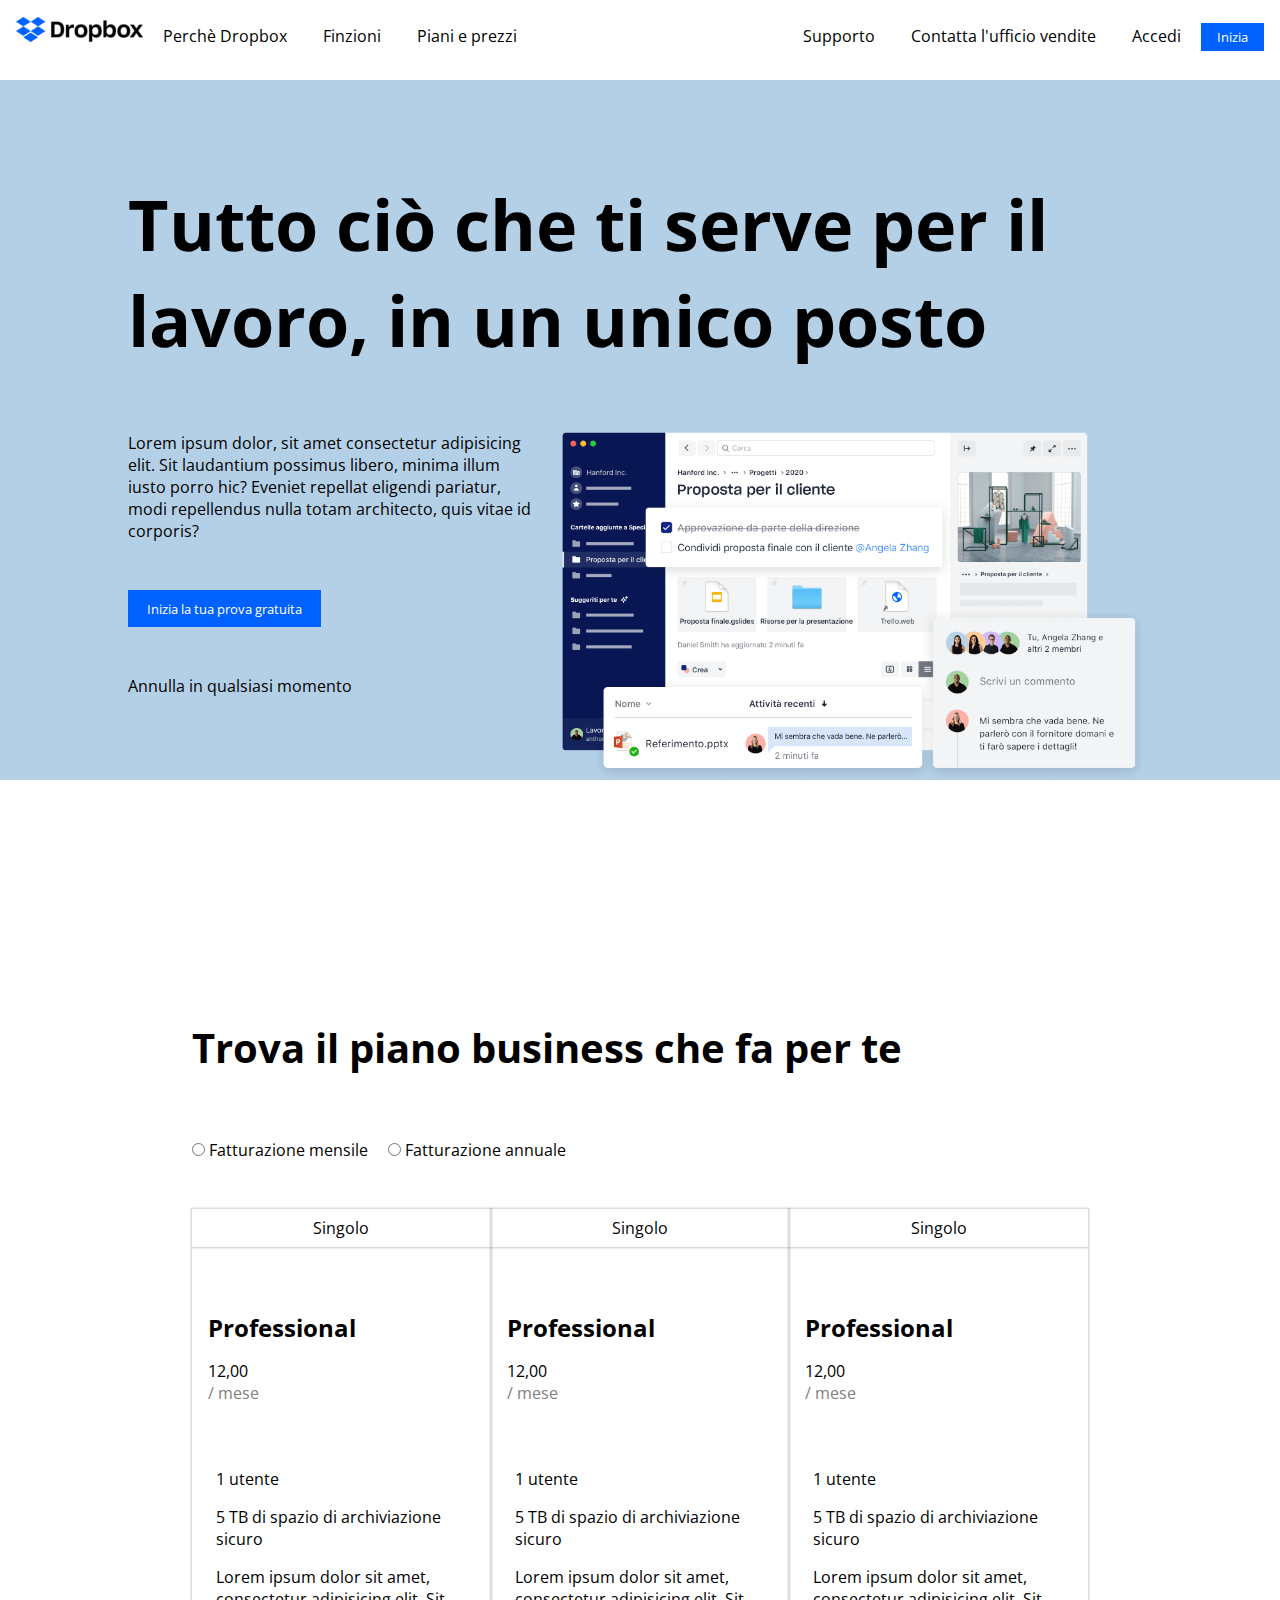
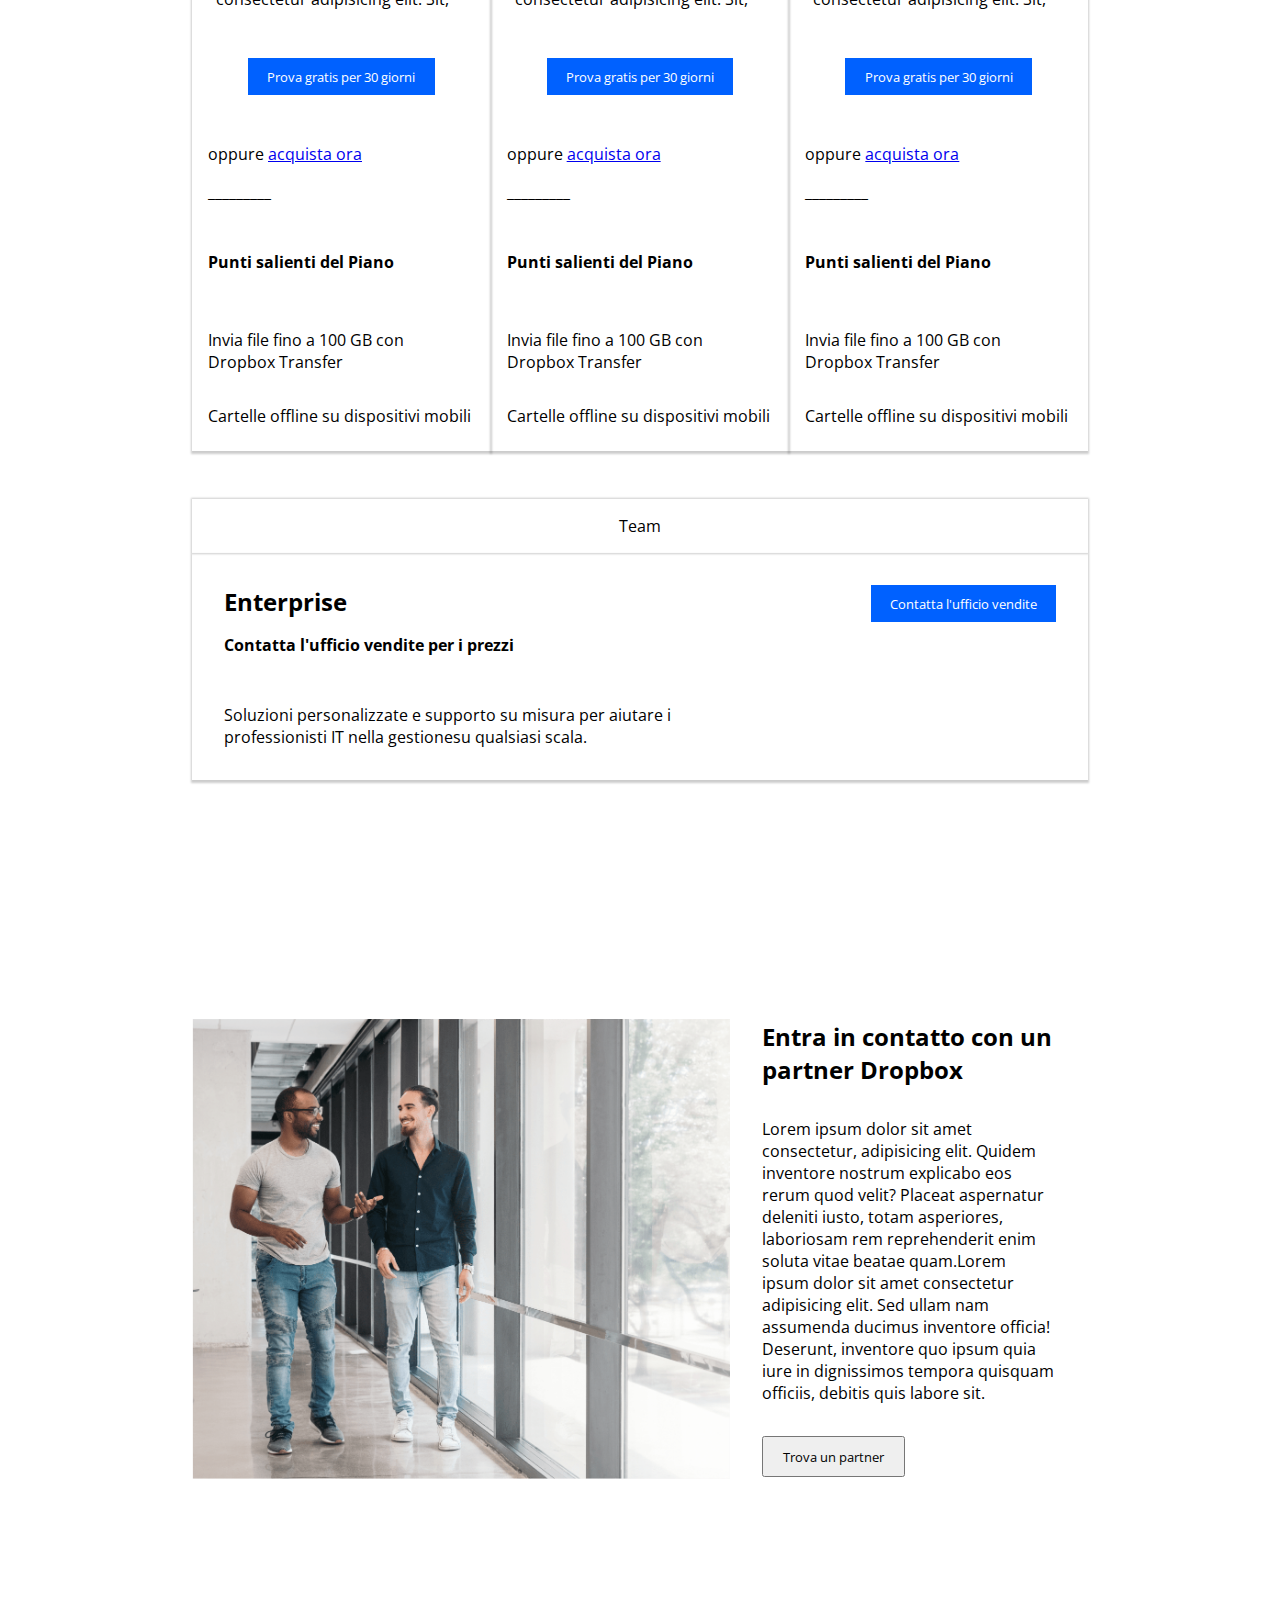
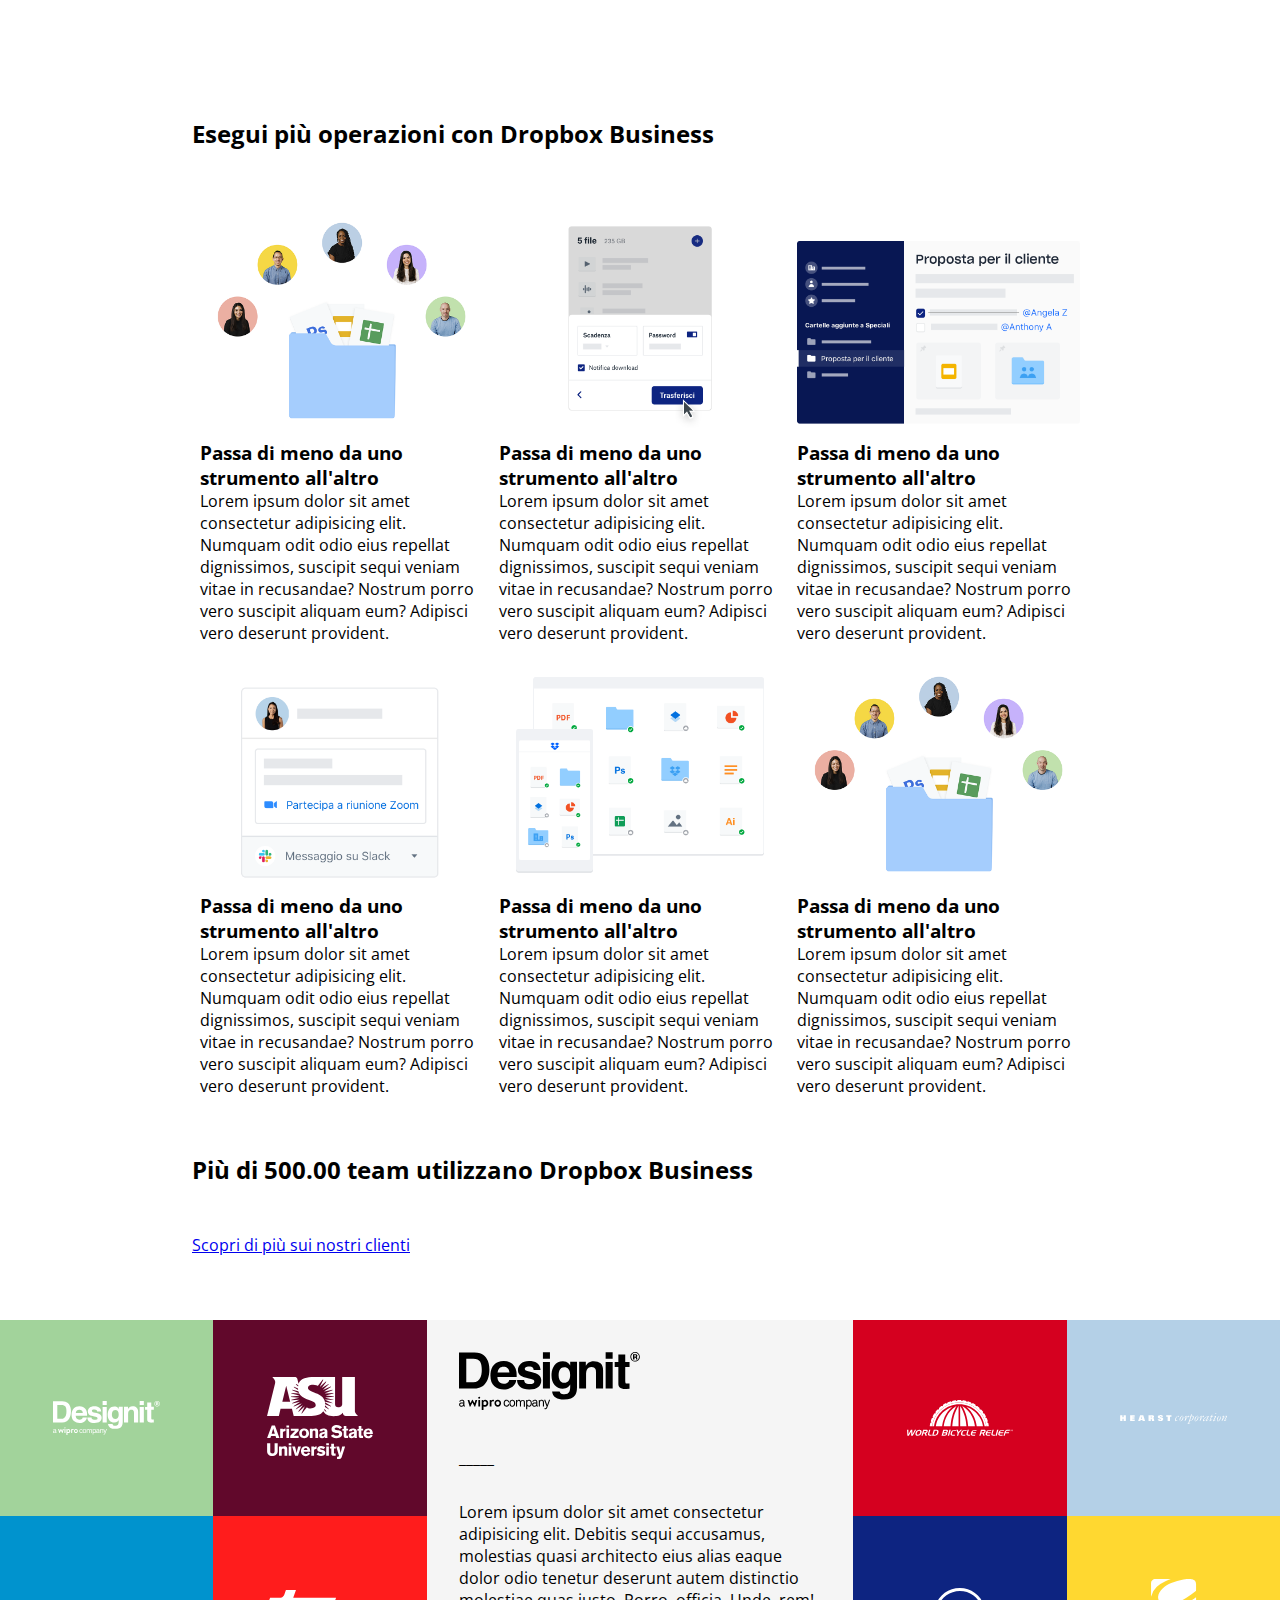
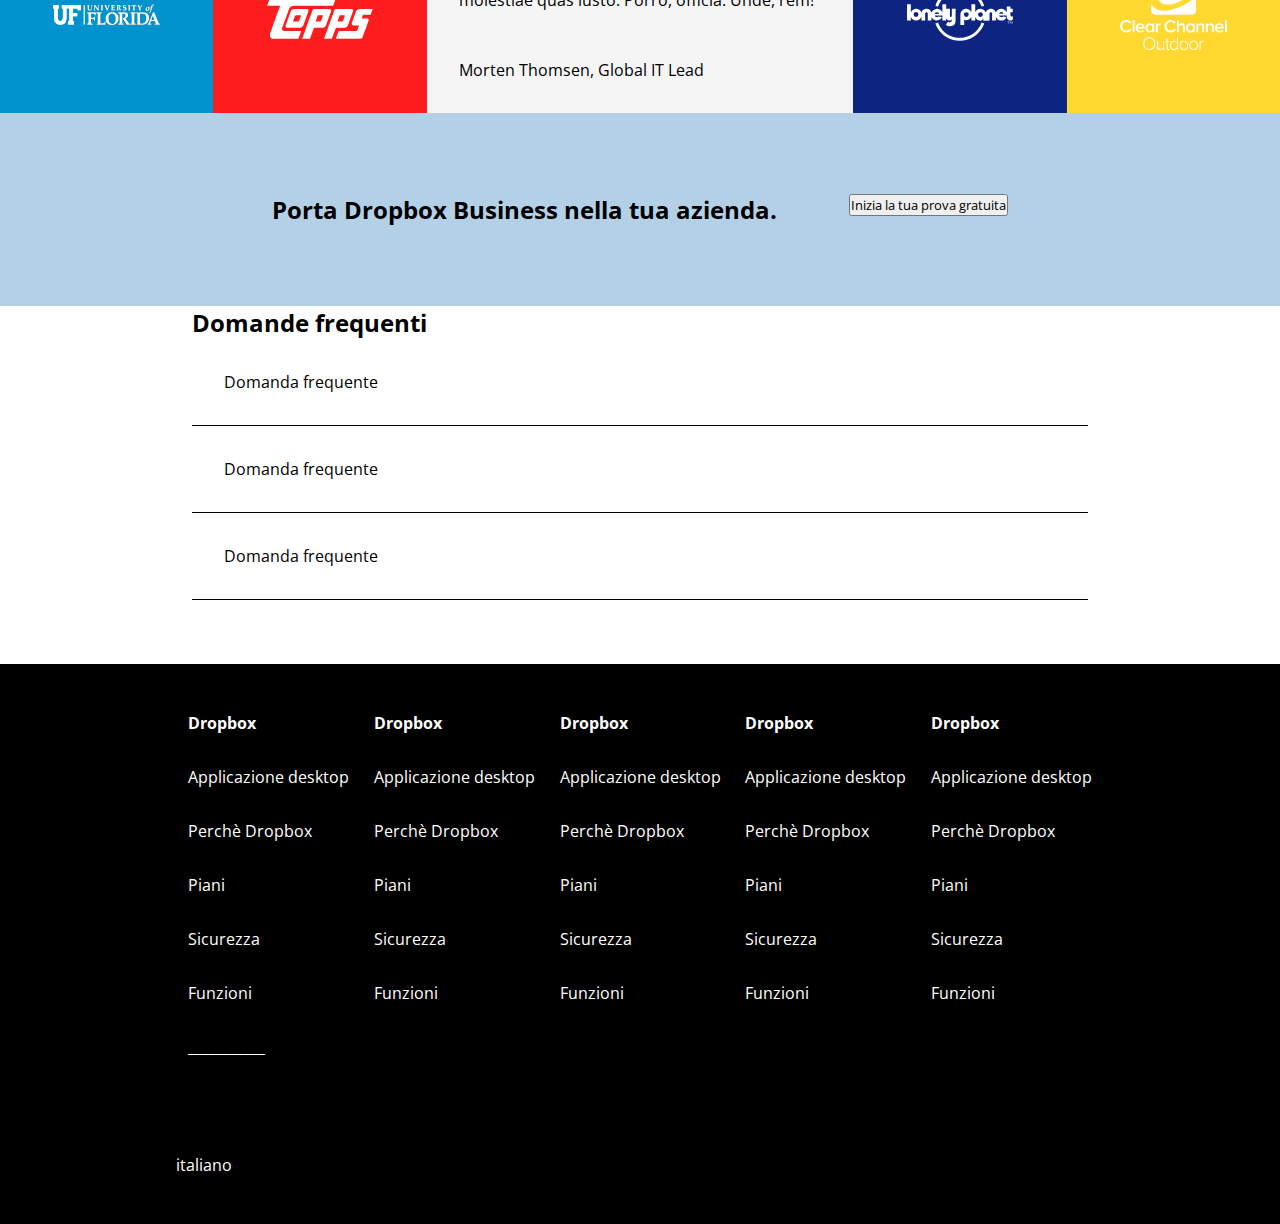
==== index.html @ 81195b41 "update section partner" ====
<!DOCTYPE html>
<html lang="en">

<head>
    <meta charset="UTF-8">
    <meta name="viewport" content="width=device-width, initial-scale=1.0">
    <title>Dropbox Site</title>
    <link rel="stylesheet" href="./assets/css/style.css">
    <link rel="preconnect" href="https://fonts.googleapis.com">
    <link rel="preconnect" href="https://fonts.gstatic.com" crossorigin>
    <link href="https://fonts.googleapis.com/css2?family=Open+Sans&display=swap" rel="stylesheet">
    <link rel="preconnect" href="https://fonts.googleapis.com">
    <link rel="preconnect" href="https://fonts.gstatic.com" crossorigin>
    <link href="https://fonts.googleapis.com/css2?family=Open+Sans:wght@400;800&display=swap" rel="stylesheet">
    <link rel="stylesheet" href="https://cdnjs.cloudflare.com/ajax/libs/font-awesome/6.5.1/css/all.min.css"
        integrity="sha512-DTOQO9RWCH3ppGqcWaEA1BIZOC6xxalwEsw9c2QQeAIftl+Vegovlnee1c9QX4TctnWMn13TZye+giMm8e2LwA=="
        crossorigin="anonymous" referrerpolicy="no-referrer" />
    <link rel="preconnect" href="https://fonts.googleapis.com">
    <link rel="preconnect" href="https://fonts.gstatic.com" crossorigin>
    <link href="https://fonts.googleapis.com/css2?family=Open+Sans:ital,wght@0,400;0,800;1,500&display=swap"
        rel="stylesheet">

</head>

<body class="debug">

    <header id="header-site">
        <nav>

            <div class="box-left">
                <img class="img-logo" src="./assets/img/logo-small.png" alt="">
                <a class="clean-link" href="#">Perchè Dropbox</a>
                <a class="clean-link" href="#">Finzioni</a>
                <a class="clean-link" href="#">Piani e prezzi</a>
            </div>

            <!-- box header di sinistra  -->

            <div class="box-right">

                <a class="clean-link" href="#">Supporto</a>
                <a class="clean-link" href="#">Contatta l'ufficio vendite</a>
                <a class="clean-link" href="#">Accedi</a>
                <button class="btn btn-init">Inizia</button>

                <!-- box header di destra  -->
            </div>
        </nav>

    </header>
    <!-- /#header-site -->


    <main id="main-site">

        <div class="bg-jumbotron">

            <div class="container">
                <h1>Tutto ciò che ti serve per il lavoro, in un unico posto</h1>
            </div>

            <div class="container text-jumbo">
                <div class="info-jumbo">
                    <p>Lorem ipsum dolor, sit amet consectetur adipisicing elit. Sit laudantium possimus libero, minima
                        illum iusto porro hic? Eveniet repellat eligendi pariatur, modi repellendus nulla totam
                        architecto, quis vitae id corporis?</p>
                    <div>
                        <button class="btn btn-big">Inizia la tua prova gratuita</button>
                    </div>
                    <div>Annulla in qualsiasi momento</div>

                    <div class="icon-jumbo"><i class="fa-solid fa-arrow-down"></i></div>
                </div>
                <!-- sezione text jumbotrone -->

                <img class="img-jumbo" src="./assets/img/jumbo.png" alt="">
            </div>

        </div>
        <!-- sezione jumbotrone -->


        <div class="container-small">
            <h2 class="fs-40px">Trova il piano business che fa per te</h2>

            <div class="fatturazione">
                <input type="radio" name="linguaggio" value="html" /><span> Fatturazione mensile</span>
                <span class="fatturazione"></span><input type="radio" name="linguaggio" value="css" /><span>
                    Fatturazione annuale</span></span>
            </div>
        </div>
        <!-- sezione title planes -->

        <div>
            <div class="container-small ">
                <div class="row">
                    <div class="col-4 bord-title">
                        <div class="pl-title pad-t05 pad-b05"><i class="fa-solid fa-user"></i> Singolo</div>
                    </div>
                    <div class="col-4 bord-title">
                        <div class="pl-title pad-t05 pad-b05"><i class="fa-solid fa-user"></i> Singolo</div>
                    </div>
                    <div class="col-4 bord-title">
                        <div class="pl-title pad-t05 pad-b05"><i class="fa-solid fa-user"></i> Singolo</div>
                    </div>



                    <div class="col-4 bord-sw">
                        <div class="box-class">
                            <div class="type-class">
                                <h2>Professional</h2>
                            </div>
                            <div><i class="fa-solid fa-euro-sign"></i> 12,00</div>
                            <div class="month">/ mese</div>

                            <div class="box-icon">
                                <div><i class="fa-solid fa-user"></i></div>
                                <div>1 utente</div>
                            </div>
                            <div class="box-icon">
                                <div><i class="fa-solid fa-folder"></i></div>
                                <div>5 TB di spazio di archiviazione sicuro</div>
                            </div>
                            <div class="box-icon">
                                <div><i class="fa-solid fa-timeline"></i></div>
                                <div> Lorem ipsum dolor sit amet,
                                    consectetur
                                    adipisicing elit. Sit,</div>
                            </div>
                            <!-- icone plane -->
                            <div class="btn-plane">
                                <button class="btn btn-big">Prova gratis per 30 giorni</button>
                            </div>
                            <div>oppure <a href="#"> acquista ora</a></div>
                            <div>_________</div>
                            <div class="type-class2"><b>Punti salienti del Piano</b></div>
                            <div class="list-plane"><i class="fa-solid fa-check icon-blue"></i> Invia file fino a 100 GB
                                con
                                Dropbox Transfer</div>
                            <div class="list-plane"><i class="fa-solid fa-check icon-blue"></i> Cartelle offline su
                                dispositivi mobili</div>
                        </div>
                    </div>

                    <!-- planes singolo -->



                    <div class="col-4 bord-sw">
                        <div class="box-class">
                            <div class="type-class">
                                <h2>Professional</h2>
                            </div>
                            <div><i class="fa-solid fa-euro-sign"></i> 12,00</div>
                            <div class="month">/ mese</div>

                            <div class="box-icon">
                                <div><i class="fa-solid fa-user"></i></div>
                                <div>1 utente</div>
                            </div>
                            <div class="box-icon">
                                <div><i class="fa-solid fa-folder"></i></div>
                                <div>5 TB di spazio di archiviazione sicuro</div>
                            </div>
                            <div class="box-icon">
                                <div><i class="fa-solid fa-timeline"></i></div>
                                <div> Lorem ipsum dolor sit amet,
                                    consectetur
                                    adipisicing elit. Sit,</div>
                            </div>
                            <!-- icone plane -->
                            <div class="btn-plane">
                                <button class="btn btn-big">Prova gratis per 30 giorni</button>
                            </div>
                            <div>oppure <a href="#"> acquista ora</a></div>
                            <div>_________</div>
                            <div class="type-class2"><b>Punti salienti del Piano</b></div>
                            <div class="list-plane"><i class="fa-solid fa-check icon-blue"></i> Invia file fino a 100 GB
                                con
                                Dropbox Transfer</div>
                            <div class="list-plane"><i class="fa-solid fa-check icon-blue"></i> Cartelle offline su
                                dispositivi mobili</div>
                        </div>
                    </div>


                    <!-- planes team -->



                    <div class="col-4 bord-sw">
                        <div class="box-class">
                            <div class="type-class">
                                <h2>Professional</h2>
                            </div>
                            <div><i class="fa-solid fa-euro-sign"></i> 12,00</div>
                            <div class="month">/ mese</div>

                            <div class="box-icon">
                                <div><i class="fa-solid fa-user"></i></div>
                                <div>1 utente</div>
                            </div>
                            <div class="box-icon">
                                <div><i class="fa-solid fa-folder"></i></div>
                                <div>5 TB di spazio di archiviazione sicuro</div>
                            </div>
                            <div class="box-icon">
                                <div><i class="fa-solid fa-timeline"></i></div>
                                <div> Lorem ipsum dolor sit amet,
                                    consectetur
                                    adipisicing elit. Sit,</div>
                            </div>
                            <!-- icone plane -->
                            <div class="btn-plane">
                                <button class="btn btn-big">Prova gratis per 30 giorni</button>
                            </div>
                            <div>oppure <a href="#"> acquista ora</a></div>
                            <div>_________</div>
                            <div class="type-class2"><b>Punti salienti del Piano</b></div>
                            <div class="list-plane"><i class="fa-solid fa-check icon-blue"></i> Invia file fino a 100 GB
                                con
                                Dropbox Transfer</div>
                            <div class="list-plane"><i class="fa-solid fa-check icon-blue"></i> Cartelle offline su
                                dispositivi mobili</div>
                        </div>
                    </div>

                </div>
            </div>
        </div>

        <!-- planes azienda -->


        <!-- OLD <div class="container-small planes bord-sw">



            <div class="plane  col-3">
                <div class="bord-plane">
                    <div class="pl-title pad-t05 pad-b05"><i class="fa-solid fa-user"></i> Singolo</div>
                    <div class="pad-t3 pad-b2">
                        <h2>Professional</h2>
                    </div>
                    <div><i class="fa-solid fa-euro-sign"></i> 12</div>
                    <div class="pad-b3 pad-t05 color-soft">/ mese</div>
                    <div class="pad-b2"><i class="fa-solid fa-user"></i> 1 utente</div>
                    <div class="pad-b2"><i class="fa-solid fa-folder"></i> 5 TB di spazio di archiviazione sicuro</div>
                    <div class="pad-b3"><i class="fa-solid fa-timeline"></i> Lorem ipsum dolor sit amet, consectetur
                        adipisicing elit. Sit,
                        modi!</div>
                    <button class="btn btn-plane">Prova gratis per 30 giorni</button>
                    <div class="pad-b3 pad-t2">oppure <a href="#"> acquista ora</a></div>
                    <div>_________</div>
                    <div class="pad-t3 pad-b2"><b>Punti salienti del Piano</b></div>
                    <div class="pad-b2"><i class="fa-solid fa-check icon-blue"></i> Invia file fino a 100 GB con Dropbox
                        Transfer</div>
                    <div class="pad-b3"><i class="fa-solid fa-check icon-blue"></i> Cartelle offline su dispositivi
                        mobili</div>
                </div>
            </div> 

            <div class="plane  col-3">
                <div class="bord-plane">
                    <div class="pl-title pad-t05 pad-b05"><i class="fa-solid fa-user"></i> Singolo</div>
                    <div class="pad-t3 pad-b2">
                        <h2>Professional</h2>
                    </div>
                    <div><i class="fa-solid fa-euro-sign"></i> 12</div>
                    <div class="pad-b3 pad-t05 color-soft">/ mese</div>
                    <div class="pad-b2"><i class="fa-solid fa-user"></i> 1 utente</div>
                    <div class="pad-b2"><i class="fa-solid fa-folder"></i> 5 TB di spazio di archiviazione sicuro</div>
                    <div class="pad-b3"><i class="fa-solid fa-timeline"></i> Lorem ipsum dolor sit amet, consectetur
                        adipisicing elit. Sit,
                        modi!</div>
                    <button class="btn btn-plane">Prova gratis per 30 giorni</button>
                    <div class="pad-b3 pad-t2">oppure <a href="#"> acquista ora</a></div>
                    <div>_________</div>
                    <div class="pad-t3 pad-b2"><b>Punti salienti del Piano</b></div>
                    <div class="pad-b2"><i class="fa-solid fa-check icon-blue"></i> Invia file fino a 100 GB con Dropbox
                        Transfer</div>
                    <div class="pad-b3"><i class="fa-solid fa-check icon-blue"></i> Cartelle offline su dispositivi
                        mobili</div>
                    <div class="pad-b3"><i class="fa-solid fa-check icon-blue"></i> Cartelle offline su dispositivi
                        mobili</div>
                    <div class="pad-b3"><i class="fa-solid fa-check icon-blue"></i> Cartelle offline su dispositivi
                        mobili</div>
                    <div class="pad-b3"><i class="fa-solid fa-check icon-blue"></i> Cartelle offline su dispositivi
                        mobili</div>
                </div>
            </div> 
            
            
            planes Team 


            <div class="plane col-3">
                <div class="bord-plane">
                    <div class="pl-title pad-t05 pad-b05"><i class="fa-solid fa-user"></i> Singolo</div>
                    <div class="pad-t3 pad-b2">
                        <h2>Professional</h2>
                    </div>
                    <div><i class="fa-solid fa-euro-sign"></i> 12</div>
                    <div class="pad-b3 pad-t05 color-soft">/ mese</div>
                    <div class="pad-b2"><i class="fa-solid fa-user"></i> 1 utente</div>
                    <div class="pad-b2"><i class="fa-solid fa-folder"></i> 5 TB di spazio di archiviazione sicuro</div>
                    <div class="pad-b3"><i class="fa-solid fa-timeline"></i> Lorem ipsum dolor sit amet, consectetur
                        adipisicing elit. Sit,
                        modi!</div>
                    <button class="btn btn-plane">Prova gratis per 30 giorni</button>
                    <div class="pad-b3 pad-t2">oppure <a href="#"> acquista ora</a></div>
                    <div>_________</div>
                    <div class="pad-t3 pad-b2"><b>Punti salienti del Piano</b></div>
                    <div class="pad-b2"><i class="fa-solid fa-check icon-blue"></i> Invia file fino a 100 GB con Dropbox
                        Transfer</div>
                    <div><i class="fa-solid fa-check icon-blue"></i> Cartelle offline su dispositivi
                        mobili</div>
                </div>
            </div>
      
                  planes Azienda -->

        <!-- sezione planes -->


        <div class="pad-t3 pad-b3">
            <div class="container-small">
                <div class="title-cta bord-title ta-c"><i class="fa-solid fa-gopuram"></i> Team</div>
            </div>
            <div class="container-small box-cta">
                <div class="width-60 box-cta-text">
                    <div>
                        <h2>Enterprise</h2>
                    </div>
                    <div class="padding-bottom2">
                        <b>Contatta l'ufficio vendite per i prezzi</b>
                    </div>
                    <p>Soluzioni personalizzate e supporto su misura per aiutare i professionisti
                        IT nella gestionesu qualsiasi scala.</p>
                </div>

                <div class="cta-btn grow1">
                    <button class="btn btn-big">Contatta l'ufficio vendite</button>
                </div>
            </div>
        </div>

        <!-- sezione call to action -->

        <div>
            <div class="container-small box-prtn">
                <img class="width-60" src="./assets/img/partner.png" alt="">

                <div class="width-40 box-text-partner">
                    <h2>Entra in contatto con un partner Dropbox</h2>
                    <p> Lorem ipsum dolor sit amet consectetur, adipisicing elit. Quidem inventore nostrum
                        explicabo eos
                        rerum quod velit? Placeat aspernatur deleniti iusto, totam asperiores, laboriosam rem
                        reprehenderit enim soluta vitae beatae quam.Lorem ipsum dolor sit amet consectetur
                        adipisicing
                        elit. Sed ullam nam assumenda ducimus inventore officia! Deserunt, inventore quo ipsum
                        quia iure
                        in dignissimos tempora quisquam officiis, debitis quis labore sit.</p>
                    <div>
                        <button class="btn-big">Trova un partner</button>
                    </div>
                </div>
            </div>
        </div>

        <!-- sezione partner -->


        <div class="container-small pad-t3 pad-b3">
            <h2>Esegui più operazioni con Dropbox Business</h2>
        </div>
        <!-- sezione title operaction -->


        <div class="pad-b3">
            <div class="container-small d-f wrap">
                <div class="card">
                    <img class="logo" src="./assets/img/business-feature-switching-tools.png" alt="">
                    <h3>Passa di meno da uno strumento all'altro</h3>
                    <p>Lorem ipsum dolor sit amet consectetur adipisicing elit. Numquam odit odio eius repellat
                        dignissimos, suscipit sequi veniam vitae in recusandae? Nostrum porro vero suscipit
                        aliquam eum?
                        Adipisci vero deserunt provident.</p>
                </div>
                <div class="card">
                    <img class="logo" src="./assets/img/business-feature-send-files-it.png" alt="">
                    <h3>Passa di meno da uno strumento all'altro</h3>
                    <p>Lorem ipsum dolor sit amet consectetur adipisicing elit. Numquam odit odio eius repellat
                        dignissimos, suscipit sequi veniam vitae in recusandae? Nostrum porro vero suscipit
                        aliquam eum?
                        Adipisci vero deserunt provident.</p>
                </div>
                <div class="card">
                    <img class="logo" src="./assets/img/business-feature-coordinate-it.png" alt="">
                    <h3>Passa di meno da uno strumento all'altro</h3>
                    <p>Lorem ipsum dolor sit amet consectetur adipisicing elit. Numquam odit odio eius repellat
                        dignissimos, suscipit sequi veniam vitae in recusandae? Nostrum porro vero suscipit
                        aliquam eum?
                        Adipisci vero deserunt provident.</p>
                </div>
                <div class="card">
                    <img class="logo" src="./assets/img/business-feature-integrations-it.png" alt="">
                    <h3>Passa di meno da uno strumento all'altro</h3>
                    <p>Lorem ipsum dolor sit amet consectetur adipisicing elit. Numquam odit odio eius repellat
                        dignissimos, suscipit sequi veniam vitae in recusandae? Nostrum porro vero suscipit
                        aliquam eum?
                        Adipisci vero deserunt provident.</p>
                </div>
                <div class="card">
                    <img class="logo" src="./assets/img/business-feature-multi-device.png" alt="">
                    <h3>Passa di meno da uno strumento all'altro</h3>
                    <p>Lorem ipsum dolor sit amet consectetur adipisicing elit. Numquam odit odio eius repellat
                        dignissimos, suscipit sequi veniam vitae in recusandae? Nostrum porro vero suscipit
                        aliquam eum?
                        Adipisci vero deserunt provident.</p>
                </div>
                <div class="card">
                    <img class="logo" src="./assets/img/business-feature-switching-tools.png" alt="">
                    <h3>Passa di meno da uno strumento all'altro</h3>
                    <p>Lorem ipsum dolor sit amet consectetur adipisicing elit. Numquam odit odio eius repellat
                        dignissimos, suscipit sequi veniam vitae in recusandae? Nostrum porro vero suscipit
                        aliquam eum?
                        Adipisci vero deserunt provident.</p>
                </div>
            </div>
        </div>
        <!-- sezione operaction -->



        <div>
            <div class="container-small pad-b3">
                <h2>Più di 500.00 team utilizzano Dropbox Business</h2>
            </div>
            <div class="container-small pad-b4">
                <a href="#">Scopri di più sui nostri clienti</a>
            </div>
        </div>
        <!-- sezione title client -->
        <div class="d-f">


            <div class="col-3 d-f wrap ">
                <div class="logo-cl d-f box1">
                    <img class="logo-client" src="./assets/img/designit.svg" alt="">
                </div>
                <div class="logo-cl d-f box2">
                    <img class="logo-client" src="./assets/img/arizona_state_university.svg" alt="">
                </div>
                <div class="logo-cl d-f box3">

                    <img class="logo-client" src="./assets/img/university_of_florida.svg" alt="">
                </div>
                <div class="logo-cl d-f box4">

                    <img class="logo-client" src="./assets/img/topps.svg" alt="">
                </div>
            </div>
            <!-- left client -->

            <div class="col-3 box-central">
                <div><img class="logo-50" src="./assets/img/designit.svg" alt=""></div>
                <div class="pad-t2 pad-b2">_____</div>
                <div class="pad-b3">Lorem ipsum dolor sit amet consectetur adipisicing elit. Debitis sequi
                    accusamus,
                    molestias quasi architecto eius alias eaque dolor odio tenetur deserunt autem distinctio
                    molestiae
                    quas iusto. Porro, officia. Unde, rem!</div>
                <div>Morten Thomsen, Global IT Lead</div>
            </div>
            <!-- central client -->

            <div class="col-3 d-f wrap ">
                <div class="logo-cl d-f box5">
                    <img class="logo-client" src="./assets/img/world_bicycle_relief.svg" alt="">
                </div>
                <div class="logo-cl d-f box6">
                    <img class="logo-client" src="./assets/img/hearst_corp.svg" alt="">
                </div>
                <div class="logo-cl d-f box7">

                    <img class="logo-client" src="./assets/img/lonely_planet.svg" alt="">
                </div>
                <div class="logo-cl d-f box8">

                    <img class="logo-client" src="./assets/img/clear_channel.svg" alt="">
                </div>
            </div>

        </div>
        <!-- rigth client -->

        <!-- sezione client -->



        <section class="free">
            <div class="container-small d-f box-free">
                <div>
                    <h2>Porta Dropbox Business nella tua azienda.</h2>
                </div>
                <div>
                    <button class="">Inizia la tua prova gratuita</button>
                </div>
            </div>
        </section>
        <!-- sezione free -->

        <section>
            <div class="container-small pad-b4">
                <div>
                    <h2>Domande frequenti</h2>
                </div>
                <div class="box-faq d-f jc-sb">
                    <div class="answer">Domanda frequente</div>
                    <div class="arrow"><i class="fa-solid fa-chevron-down"></i></div>
                </div>

                <div class="box-faq d-f jc-sb">
                    <div class="answer">Domanda frequente</div>
                    <div class="arrow"><i class="fa-solid fa-chevron-down"></i></div>
                </div>
                <div class="box-faq d-f jc-sb">
                    <div class="answer">Domanda frequente</div>
                    <div class="arrow"><i class="fa-solid fa-chevron-down"></i></div>
                </div>
            </div>
        </section>

        <!-- sezione faq -->

    </main>
    <!-- /#main-site -->




    <footer id="footer-site">

        <div class="footer-top d-f jc-c container ">
            <div class="d-f grow1 jc-c">
                <div>
                    <div class="pad-b2"><b>Dropbox</b></div>
                    <div class="pad-b2"><a class="clean-link-footer" href="#">Applicazione desktop</a></div>
                    <div class="pad-b2"><a class="clean-link-footer" href="#">Perchè Dropbox</a></div>
                    <div class="pad-b2"><a class="clean-link-footer" href="#">Piani</a></div>
                    <div class="pad-b2"><a class="clean-link-footer" href="#">Sicurezza</a></div>
                    <div class="pad-b2"><a class="clean-link-footer" href="#">Funzioni</a></div>
                    <div class="color-soft">___________</div>
                </div>
            </div>
            <div class="d-f grow1 jc-c">
                <div>
                    <div class="pad-b2"><b>Dropbox</b></div>
                    <div class="pad-b2"><a class="clean-link-footer" href="#">Applicazione desktop</a></div>
                    <div class="pad-b2"><a class="clean-link-footer" href="#">Perchè Dropbox</a></div>
                    <div class="pad-b2"><a class="clean-link-footer" href="#">Piani</a></div>
                    <div class="pad-b2"><a class="clean-link-footer" href="#">Sicurezza</a></div>
                    <div class="pad-b2"><a class="clean-link-footer" href="#">Funzioni</a></div>
                </div>
            </div>
            <div class="d-f grow1 jc-c">
                <div>
                    <div class="pad-b2"><b>Dropbox</b></div>
                    <div class="pad-b2"><a class="clean-link-footer" href="#">Applicazione desktop</a></div>
                    <div class="pad-b2"><a class="clean-link-footer" href="#">Perchè Dropbox</a></div>
                    <div class="pad-b2"><a class="clean-link-footer" href="#">Piani</a></div>
                    <div class="pad-b2"><a class="clean-link-footer" href="#">Sicurezza</a></div>
                    <div class="pad-b2"><a class="clean-link-footer" href="#">Funzioni</a></div>
                </div>
            </div>
            <div class="d-f grow1 jc-c">
                <div>
                    <div class="pad-b2"><b>Dropbox</b></div>
                    <div class="pad-b2"><a class="clean-link-footer" href="#">Applicazione desktop</a></div>
                    <div class="pad-b2"><a class="clean-link-footer" href="#">Perchè Dropbox</a></div>
                    <div class="pad-b2"><a class="clean-link-footer" href="#">Piani</a></div>
                    <div class="pad-b2"><a class="clean-link-footer" href="#">Sicurezza</a></div>
                    <div class="pad-b2"><a class="clean-link-footer" href="#">Funzioni</a></div>
                </div>
            </div>
            <div class="d-f grow1 jc-c">
                <div>
                    <div class="pad-b2"><b>Dropbox</b></div>
                    <div class="pad-b2"><a class="clean-link-footer" href="#">Applicazione desktop</a></div>
                    <div class="pad-b2"><a class="clean-link-footer" href="#">Perchè Dropbox</a></div>
                    <div class="pad-b2"><a class="clean-link-footer" href="#">Piani</a></div>
                    <div class="pad-b2"><a class="clean-link-footer" href="#">Sicurezza</a></div>
                    <div class="pad-b2"><a class="clean-link-footer" href="#">Funzioni</a></div>
                </div>
            </div>

        </div>

        <!-- footer top -->



        <div class="footer-bot container">
            <div><i class="fa-solid fa-earth-americas"></i> italiano <a href="" class="clean-link-footer"><i
                        class="fa-solid fa-caret-up"></i></a> </div>

        </div>

        <!-- footer bootom -->

    </footer>
    <!-- /#footer-site -->




</body>

</html>
---- assets/css/style.css ----
/* #region Rule for All_______________________________________________________________*/

* {
    margin: 0;
    padding: 0;
    box-sizing: border-box;
    font-family: 'Open Sans', sans-serif;
}

:root {
    --db-primary: #0061ffFF;
    --db-dark: #000000FF;
    --db-secondary: #b4d0e7FF;
    --db-light: #ffffffFF;
    --db-box1: #a2d39bFF;
}

h1 {
    font-family: 'Open Sans', sans-serif;
    font-size: 70px;
    padding-bottom: 4rem;
    padding-top: 6rem;
}




/* #endregion Rule for All_______________________________________________________________*/




/* #region Debug_______________________________________________________________*/

/*

.debug #footer-site {
    background-color: rgb(0, 0, 0);
    height: 100px;
}

.debug .color {
    background-color: red;
    height: 100px;
}

.debug .card {}

.debug [class^="col-"]{
    min-height: 300px;
}

 
* {
    border: 1px dashed black;
}
*/


/* #endregion Debug_______________________________________________________________*/



/* #region Utilities_______________________________________________________________*/

.container {
    width: 80%;
    margin: auto;
    max-width: 1440px;
}

.container-small {
    width: 70%;
    margin: auto;
    max-width: 1200px;

}



.clean-link {
    text-decoration: none;
    color: var(--db-dark);
    padding: 0 1rem;
}

.clean-link-footer {
    text-decoration: none;
    color: var(--db-light);
    padding: 1rem 0;
}

.btn {
    background-color: var(--db-primary);
    color: var(--db-light);
    border: none;
}

.btn-big {
    padding: 0.6rem 1.2rem;
}

.btn-init {
    padding: 0.3rem 1rem;
}

.row {
    display: flex;
    flex-wrap: wrap;
    margin 0 -1rem;
}

.col-4 {
    width: calc((100% / 12) * 4);
}

/*
[class^="col-"]{
    padding: 1rem;
}
*/

.pl-title {
    text-align: center;

}

.bord-title {
    box-shadow: 0px 0px 2px 1px rgb(0 0 0 / 20%);
}

.bord-sw {
    box-shadow: 0px 2px 2px 1px rgb(0 0 0 / 20%);
    padding: 1rem;
}

.width-60 {
    width: 60%;
}

.width-40 {
    width: 40%;
}

.padding-bottom2{
    padding-bottom: 2rem;
}



















.col-3 {
    width: calc((100% / 12) * 4);
}






.d-f {
    display: flex;
}

.jc-c {
    justify-content: center;
}

.jc-sb {
    justify-content: space-between;
    padding: 2rem;
}

.ai-c {
    align-items: center;
}









.column-gap1 {
    flex-direction: column;
}




.icon-blue {
    color: blue;
}



.bord-plane {
    padding-left: 1rem;
    padding-right: 1rem;
    padding-top: 0;

}





.grow1 {
    flex-grow: 1;
}

.grow2 {
    flex-grow: 2;
}



.ta-c {
    text-align: center;
}

.logo {
    width: 100%;

}

.logo-cl {
    width: 50%;
    height: 50%;
}

.logo-50 {
    width: 50%;
}



/* #endregion Utilities_______________________________________________________________*/


/* #region Misure Padding_______________________________________________________________*/

.padding1 {
    padding: 1rem;
}


.pad-b05 {
    padding-bottom: 0.5rem;
}

.pad-t05 {
    padding-top: 0.5rem;
}

.pad-b1 {
    padding-bottom: 1rem;
}

.pad-t1 {
    padding-top: 1rem;
}

.pad-b2 {
    padding-bottom: 2rem;
}

.pad-t2 {
    padding-top: 2rem;
}

.pad-b3 {
    padding-bottom: 3rem;
}

.pad-t3 {
    padding-top: 3rem;
}

.pad-b4 {
    padding-bottom: 4rem;
}

.pad-t4 {
    padding-top: 4rem;
}

.wrap {
    flex-wrap: wrap;
}

/* #endregion Misure Padding_______________________________________________________________*/



/* #region header_______________________________________________________________*/

#header-site {
    background-color: var(--db-light);
    height: 80px;
}

nav {
    display: flex;
    justify-content: space-between;
    align-items: center;
    flex-wrap: wrap;
    padding: 1rem;
    line-height: 40px;
}

.img-logo {
    object-position: center;
}

.box-left {
    align-items: center;
    align-content: center;
}

.logo-header {
    width: 100%;
    display: inline;

}

/* #endregion header_______________________________________________________________*/



/* #region main_______________________________________________________________*/



/* #region sezione jumbotrone */

.bg-jumbotron {
    background-color: var(--db-secondary);
    height: 700px;
}

.text-jumbo {
    display: flex;
    justify-content: center;
}

.info-jumbo {
    display: flex;
    flex-direction: column;
    gap: 3rem;
}

.img-jumbo {
    width: 60%;
}

.icon-jumbo {
    font-size: 300%;
}


/* #endregion sezione jumbotrone*/


/* #region sezione planes */


.fs-40px {
    font-family: 'Open Sans', sans-serif;
    font-size: 40px;
    padding-top: 15rem;
    padding-bottom: 3rem;
}

.fatturazione {
    padding: 1rem 0;
    padding-right: 1rem;
    margin-bottom: 2rem;
}

/* sezione title planes */

.box-class {
    display: flex;
    flex-direction: column;
    gap: 1rem;
}

.type-class {
    padding-top: 3rem;
}

.month {
    margin-top: -1rem;
    padding-bottom: 3rem;
    color: gray;
}

.box-icon {
    display: flex;
    gap: 0.5rem;
}

.btn-plane {
    text-align: center;
    padding: 2rem 1rem;
}

.list-plane {
    padding: 0.5rem 0;
}

.type-class2 {
    padding: 2rem 0;
}








.planes {
    display: flex;
    padding-bottom: 3rem;

}

.plane {
    border-left: 1px solid black;
    padding-bottom: 5rem;
    border-bottom: 1px solid black;
    width: 100%;

}




/* #endregion sezione planes */

.title-cta {
    padding: 1rem;
}

.box-cta {
    display: flex;
    box-shadow: 0px 2px 2px 1px rgb(0 0 0 / 20%);
    padding: 2rem;
}

.box-cta-text {
    display: flex;
    flex-direction: column;
    gap: 1rem;
}




.cta-btn {
    text-align: end;
}


/* sezione call to action */

.box-prtn{
    display: flex;
    align-items: center;
    padding: 10rem 0;
    
}

.box-text-partner{
    display: flex;
    flex-direction: column;
    gap: 2rem;
    padding: 2rem;
}




/* sezione partner */




.card {
    width: 33.33%;
    padding: 0.5rem;

}

/* sezione operation */

.card-cl {
    width: 33.33%;

}


.card-cl1 {
    width: 33.33%;
    padding: 1rem;
    background-color: rgb(233, 233, 233);

}

.logo-cl {
    width: 50%;
    height: 50%;

}

.logo-client {
    width: 50%;
    color: var(--db-light);
    filter: invert();
    align-items: center;
    margin: auto;

}


.box1 {
    align-items: center;
    background-color: var(--db-box1);
}

.box2 {
    align-items: center;
    background-color: #61082bFF;

}


.box3 {
    align-items: center;
    background-color: #0093ceFF;
}

.box4 {
    align-items: center;
    background-color: #ff1c1cFF;
}

.box-central {
    background-color: #f5f5f5FF;
    padding: 2rem;
}

/* sezione client */


.free {
    background-color: var(--db-secondary);
}

.box-free {
    justify-content: space-between;
    padding: 5rem;
}

.box5 {
    align-items: center;
    background-color: #d5001fFF;
}

.box6 {
    align-items: center;
    background-color: #b4d0e7FF;

}


.box7 {
    align-items: center;
    background-color: #0d2481FF;
}

.box8 {
    align-items: center;
    background-color: #ffd830FF;
}

/* sezione free */

.box-faq {
    border-bottom: 1px solid black;
}


/* #endregion main_______________________________________________________________*/




/* #region footer_______________________________________________________________*/

#footer-site {
    background-color: rgb(0, 0, 0);
    color: var(--db-light);

}


.footer-top,
.footer-bot {
    color: var(--db-light);
    padding: 3rem;
}

/*
div> {
    font-size: 20px;
}*/



/* #endregion footer_______________________________________________________________*/
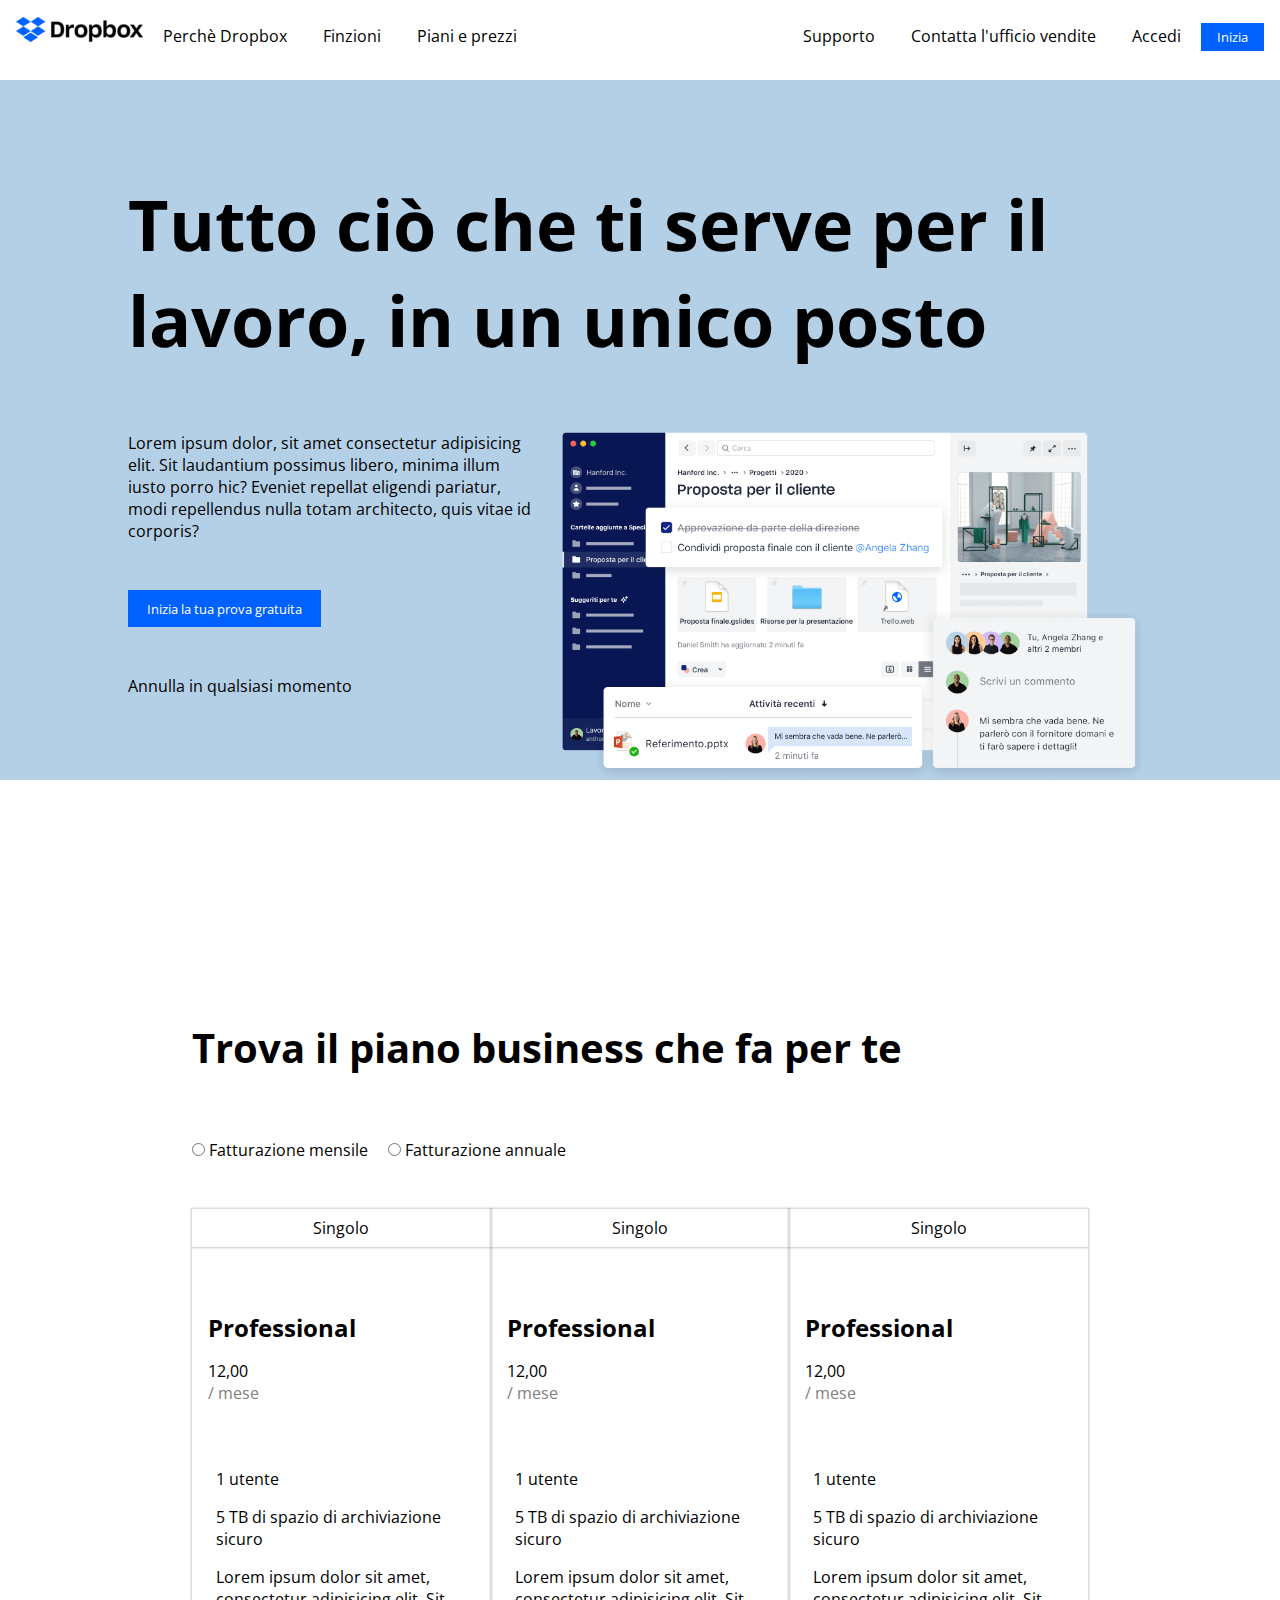
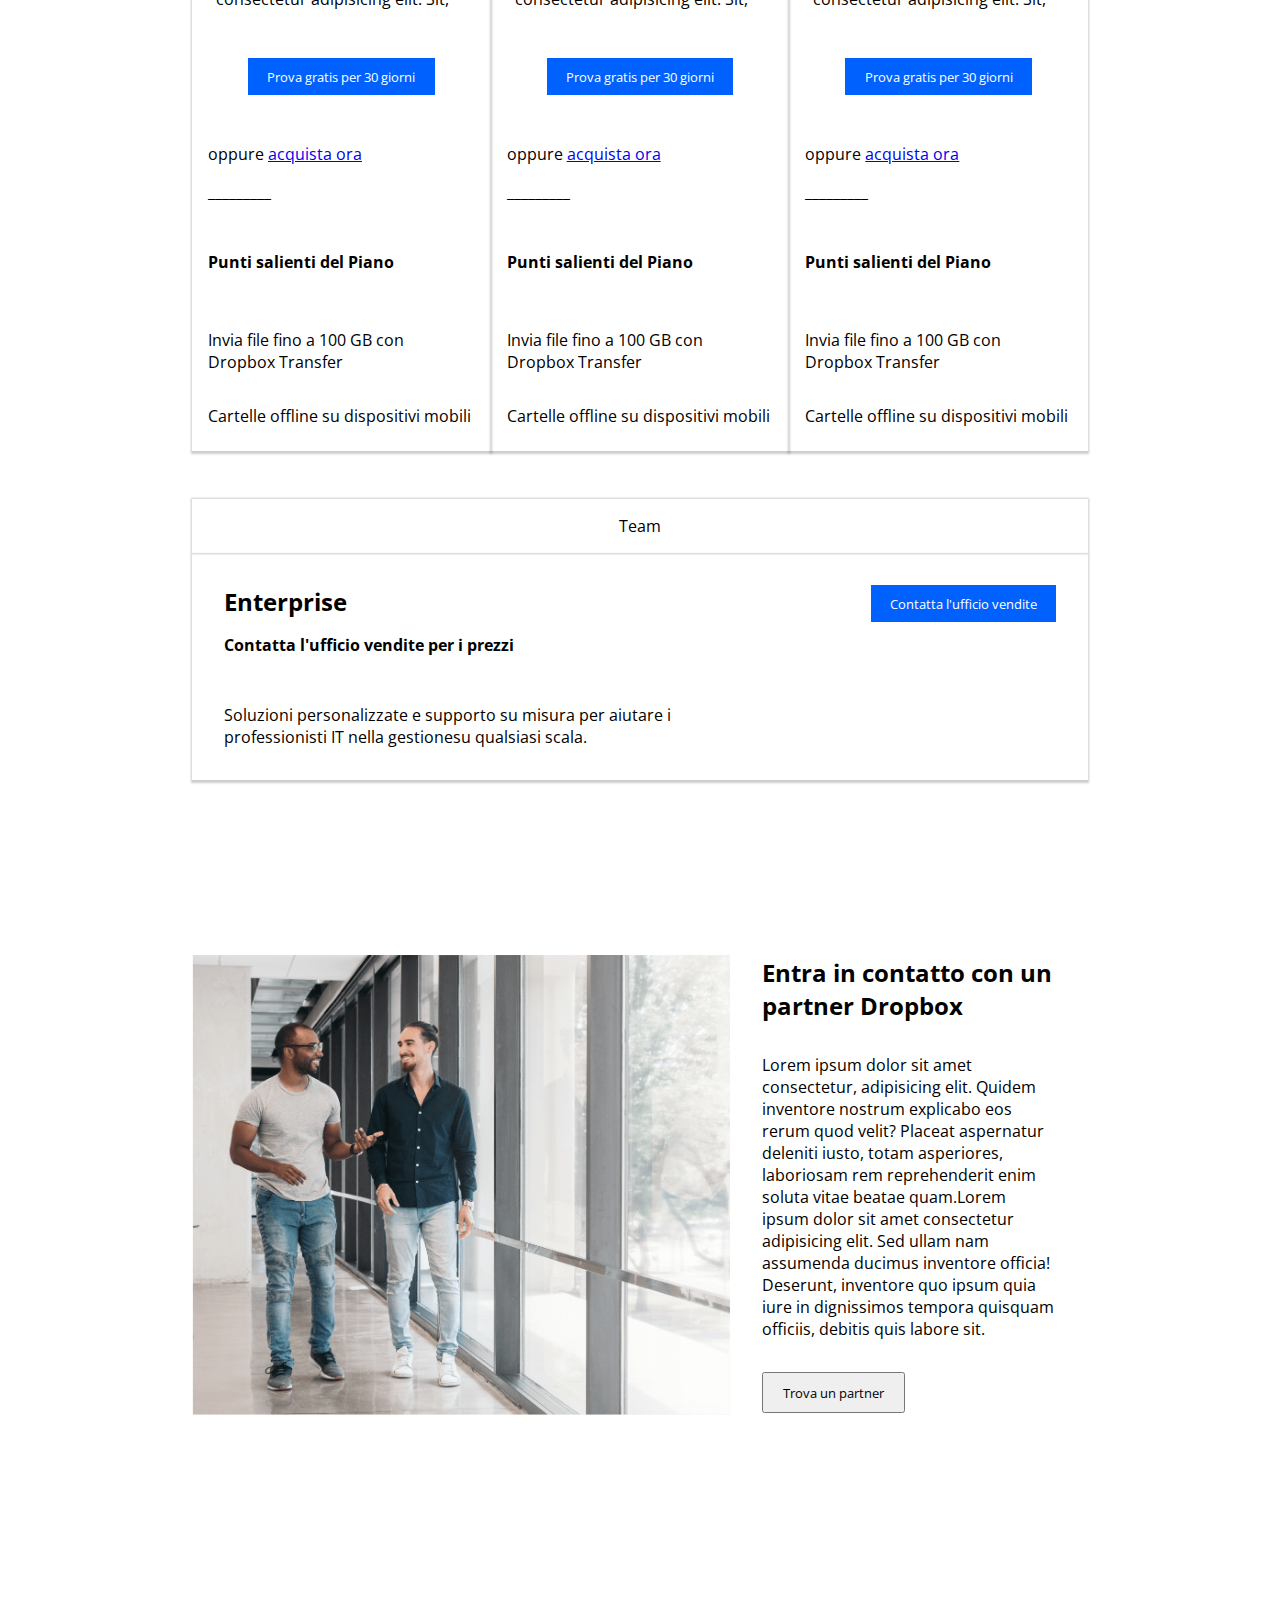
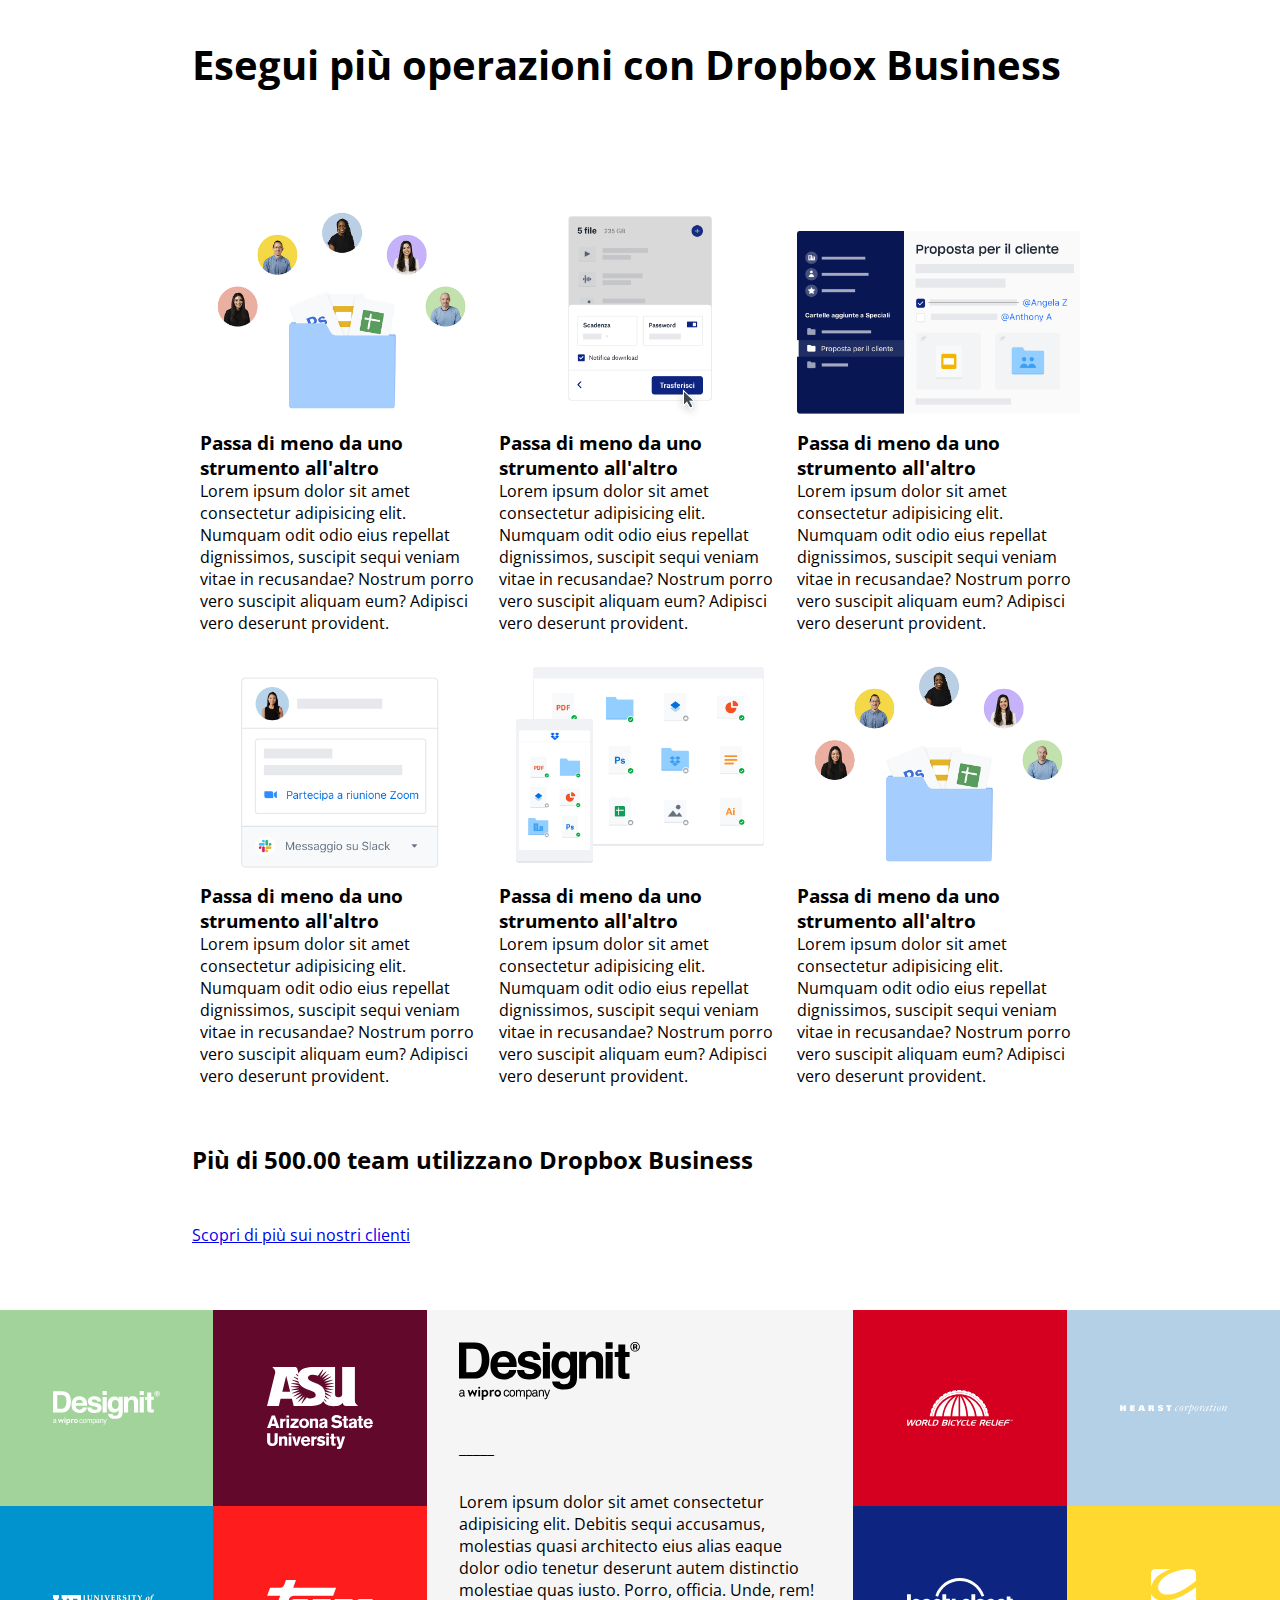
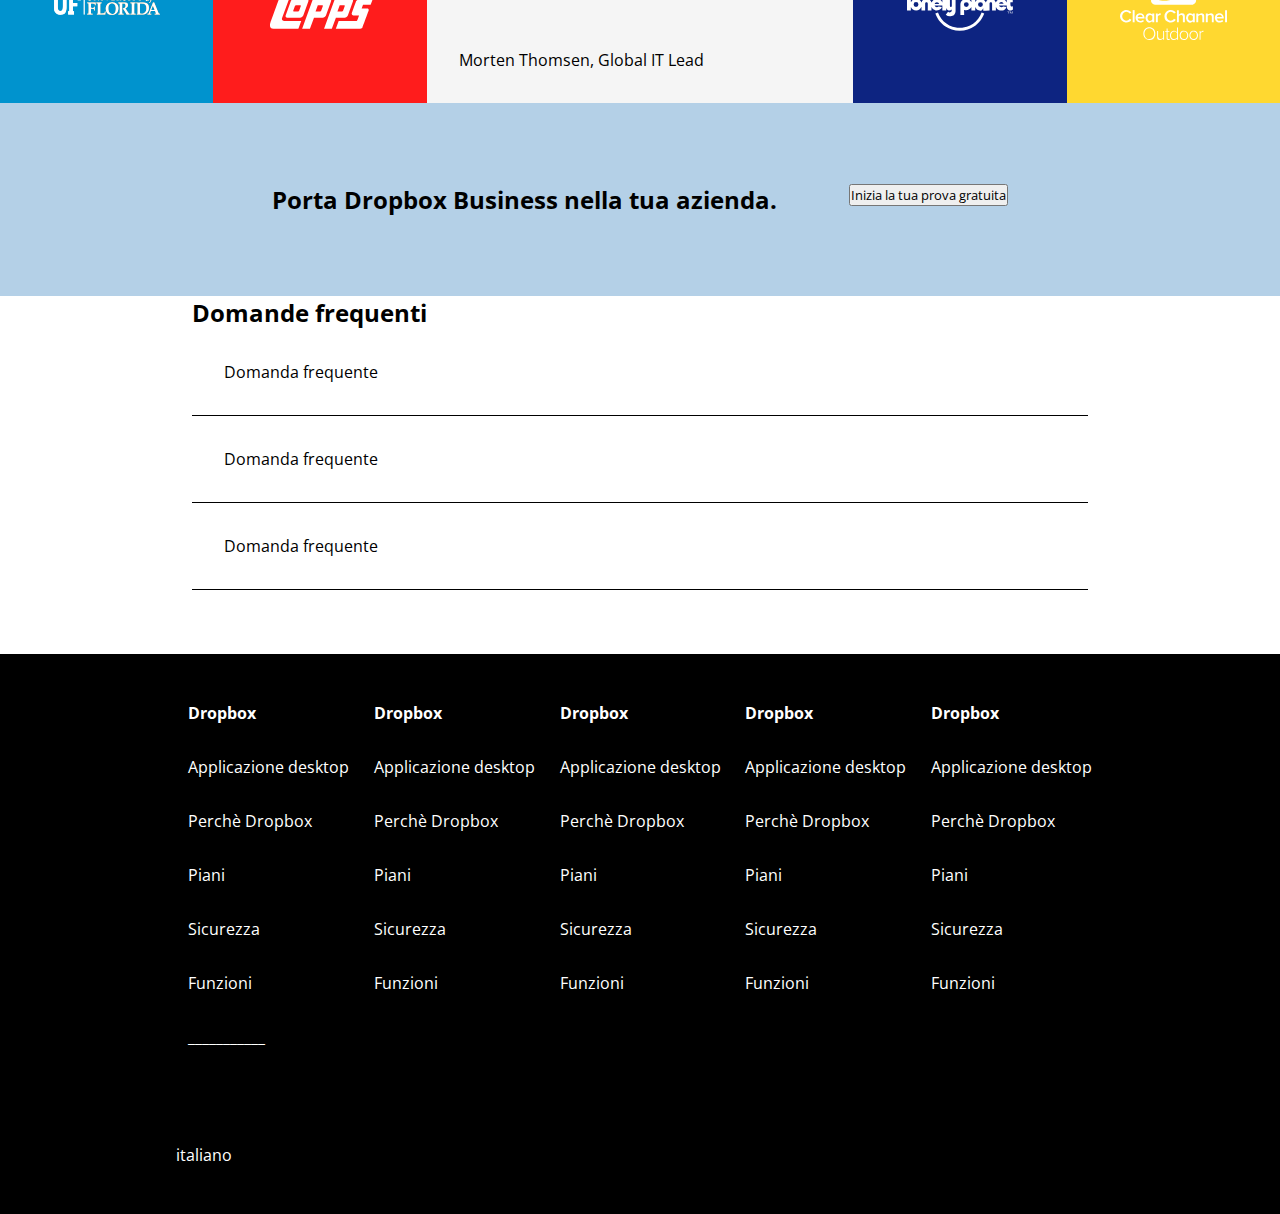
==== commit 08046e7f: "update section operaction" ====
--- a/index.html
+++ b/index.html
@@ -373,7 +373,7 @@
 
 
         <div class="container-small pad-t3 pad-b3">
-            <h2>Esegui più operazioni con Dropbox Business</h2>
+            <h2 class="fs-40">Esegui più operazioni con Dropbox Business</h2>
         </div>
         <!-- sezione title operaction -->
 
--- a/assets/css/style.css
+++ b/assets/css/style.css
@@ -389,6 +389,13 @@
     padding-bottom: 3rem;
 }
 
+.fs-40 {
+    font-family: 'Open Sans', sans-serif;
+    font-size: 40px;
+    padding-top: 3rem;
+    padding-bottom: 3rem;
+}
+
 .fatturazione {
     padding: 1rem 0;
     padding-right: 1rem;
@@ -486,7 +493,7 @@
 .box-prtn{
     display: flex;
     align-items: center;
-    padding: 10rem 0;
+    padding: 6rem 0;
     
 }
 
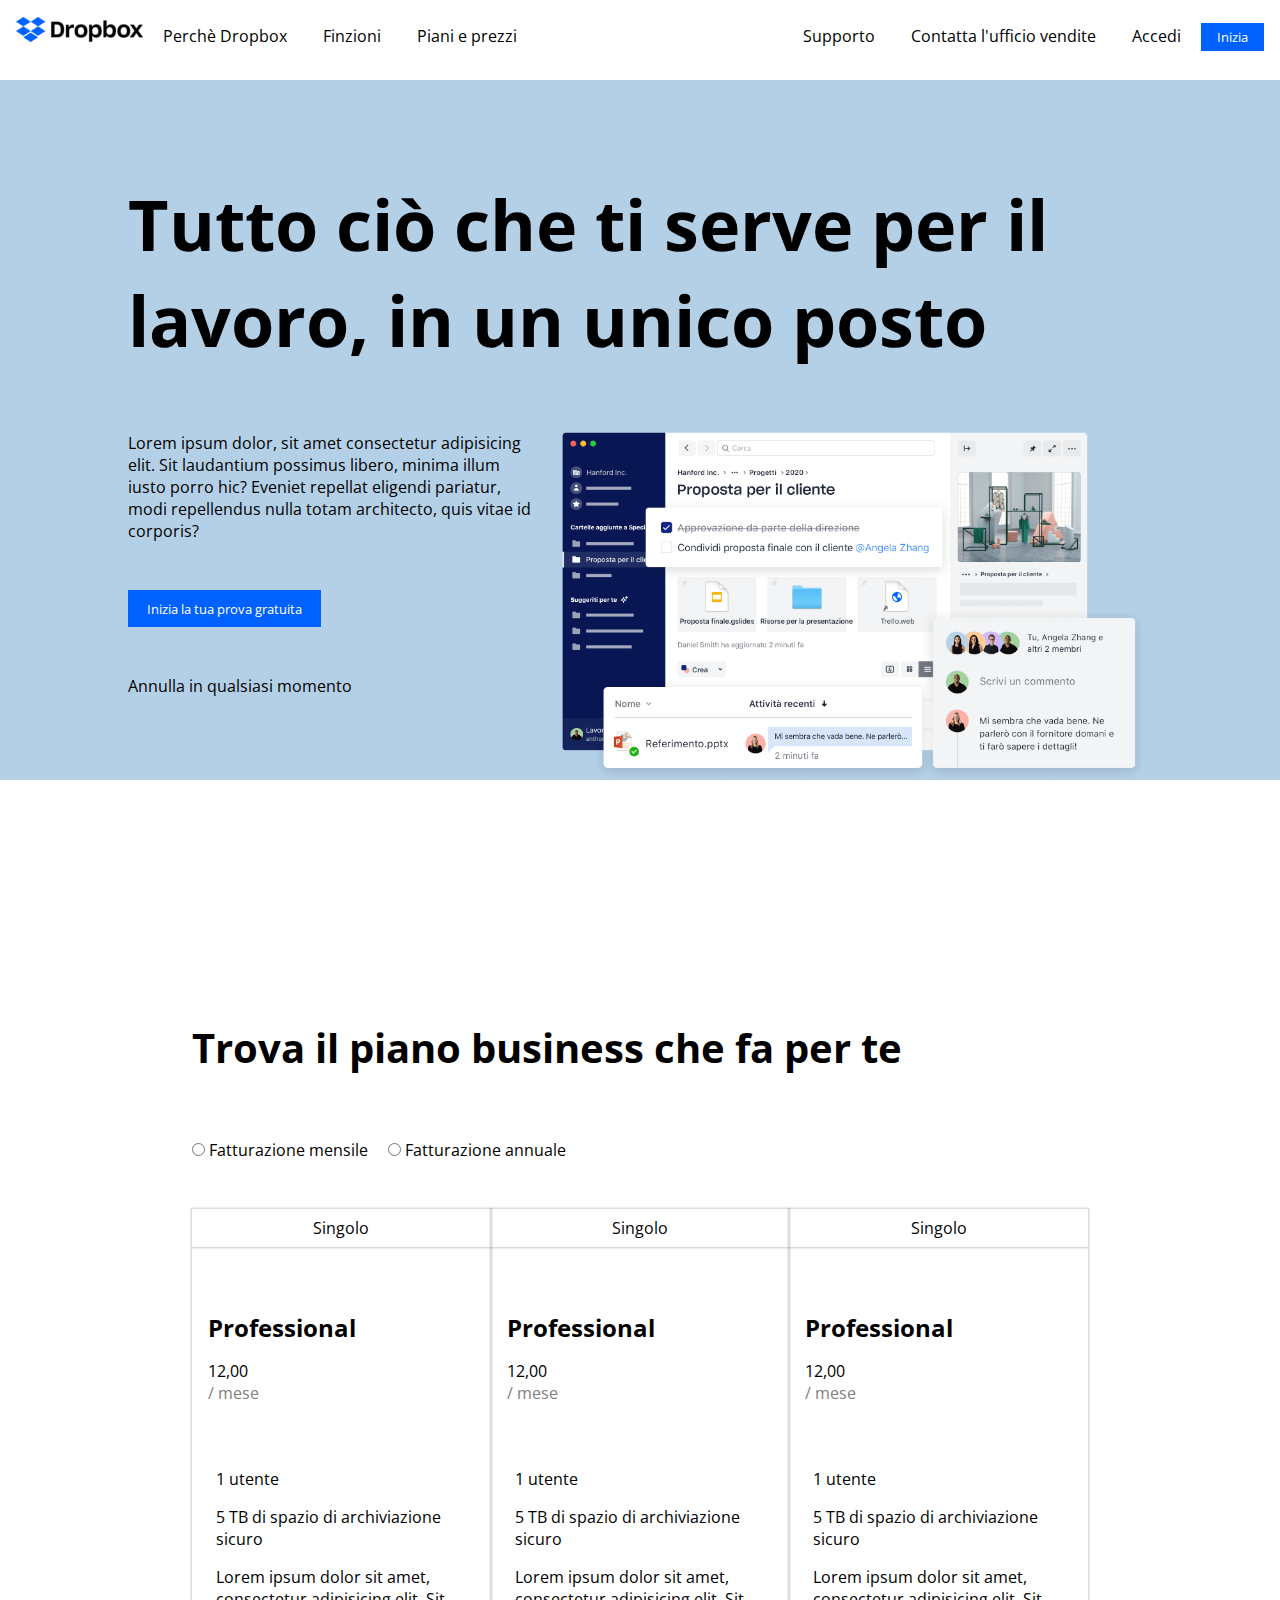
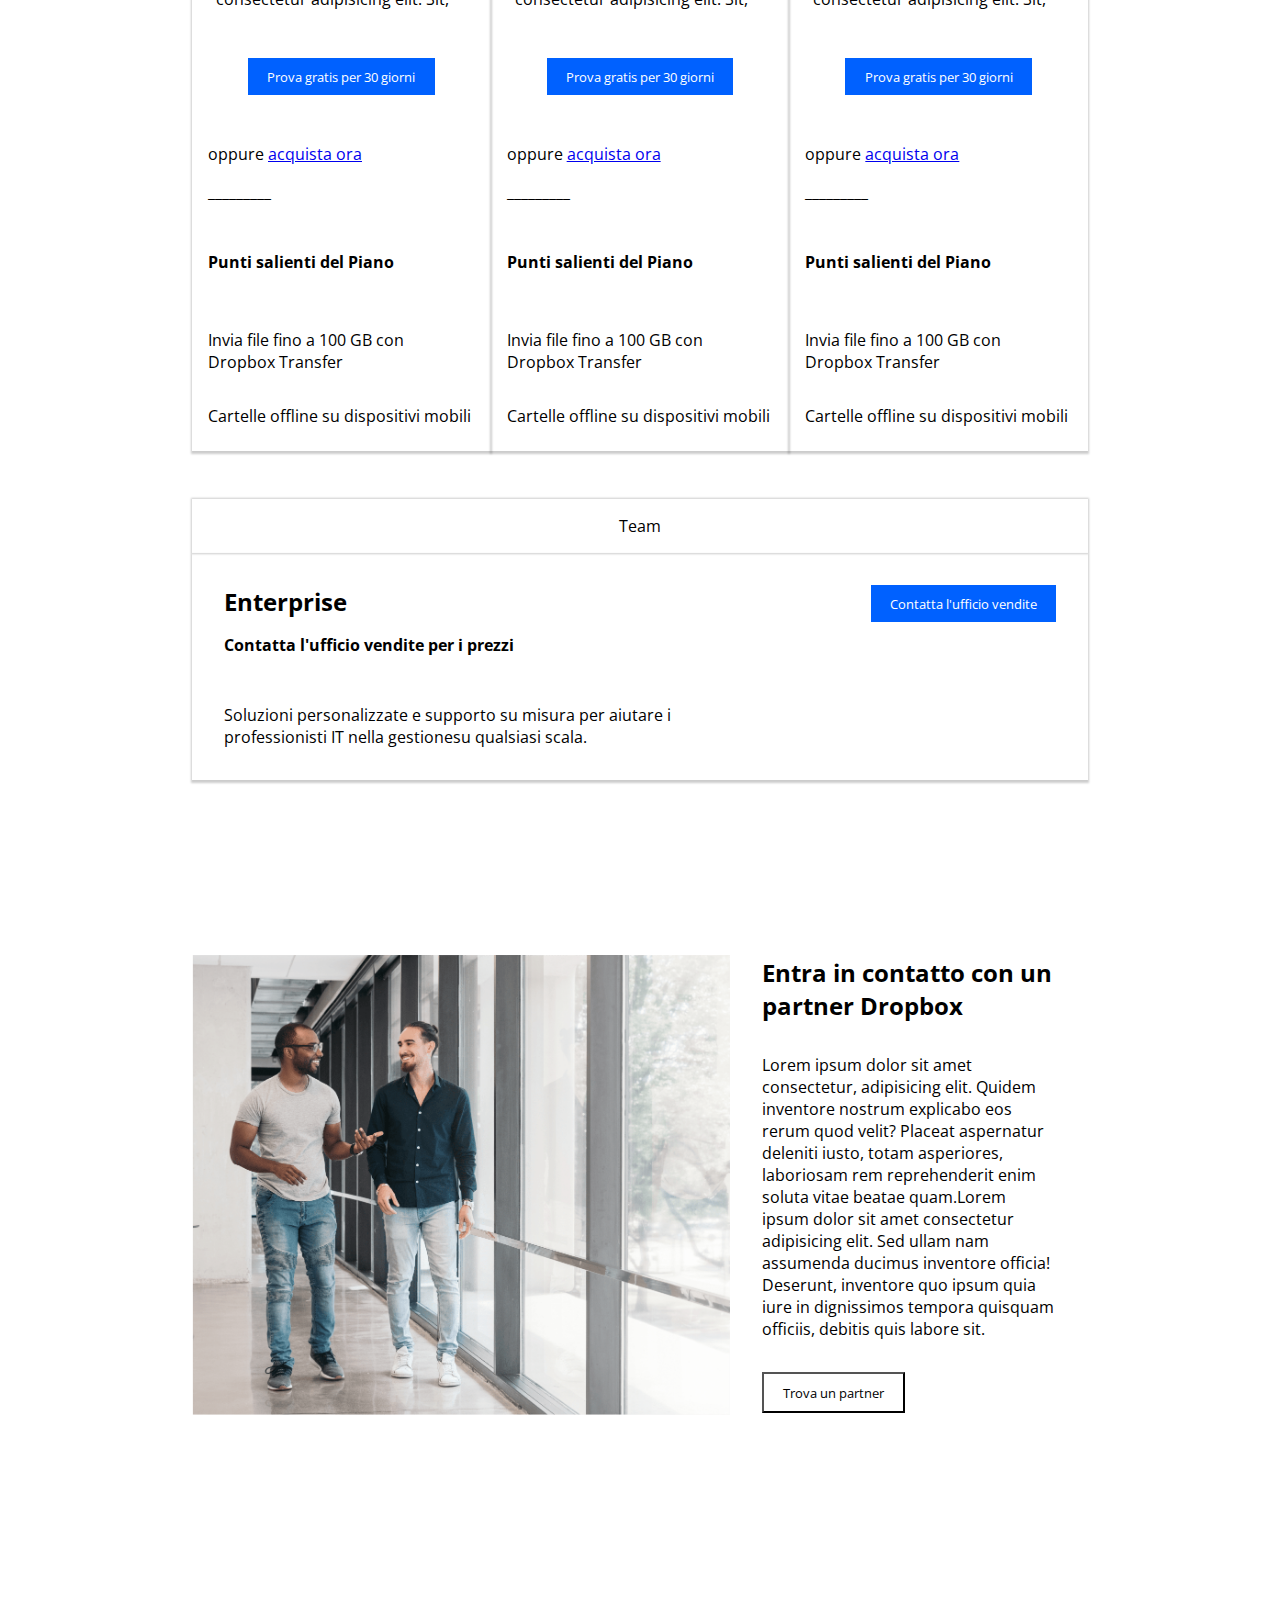
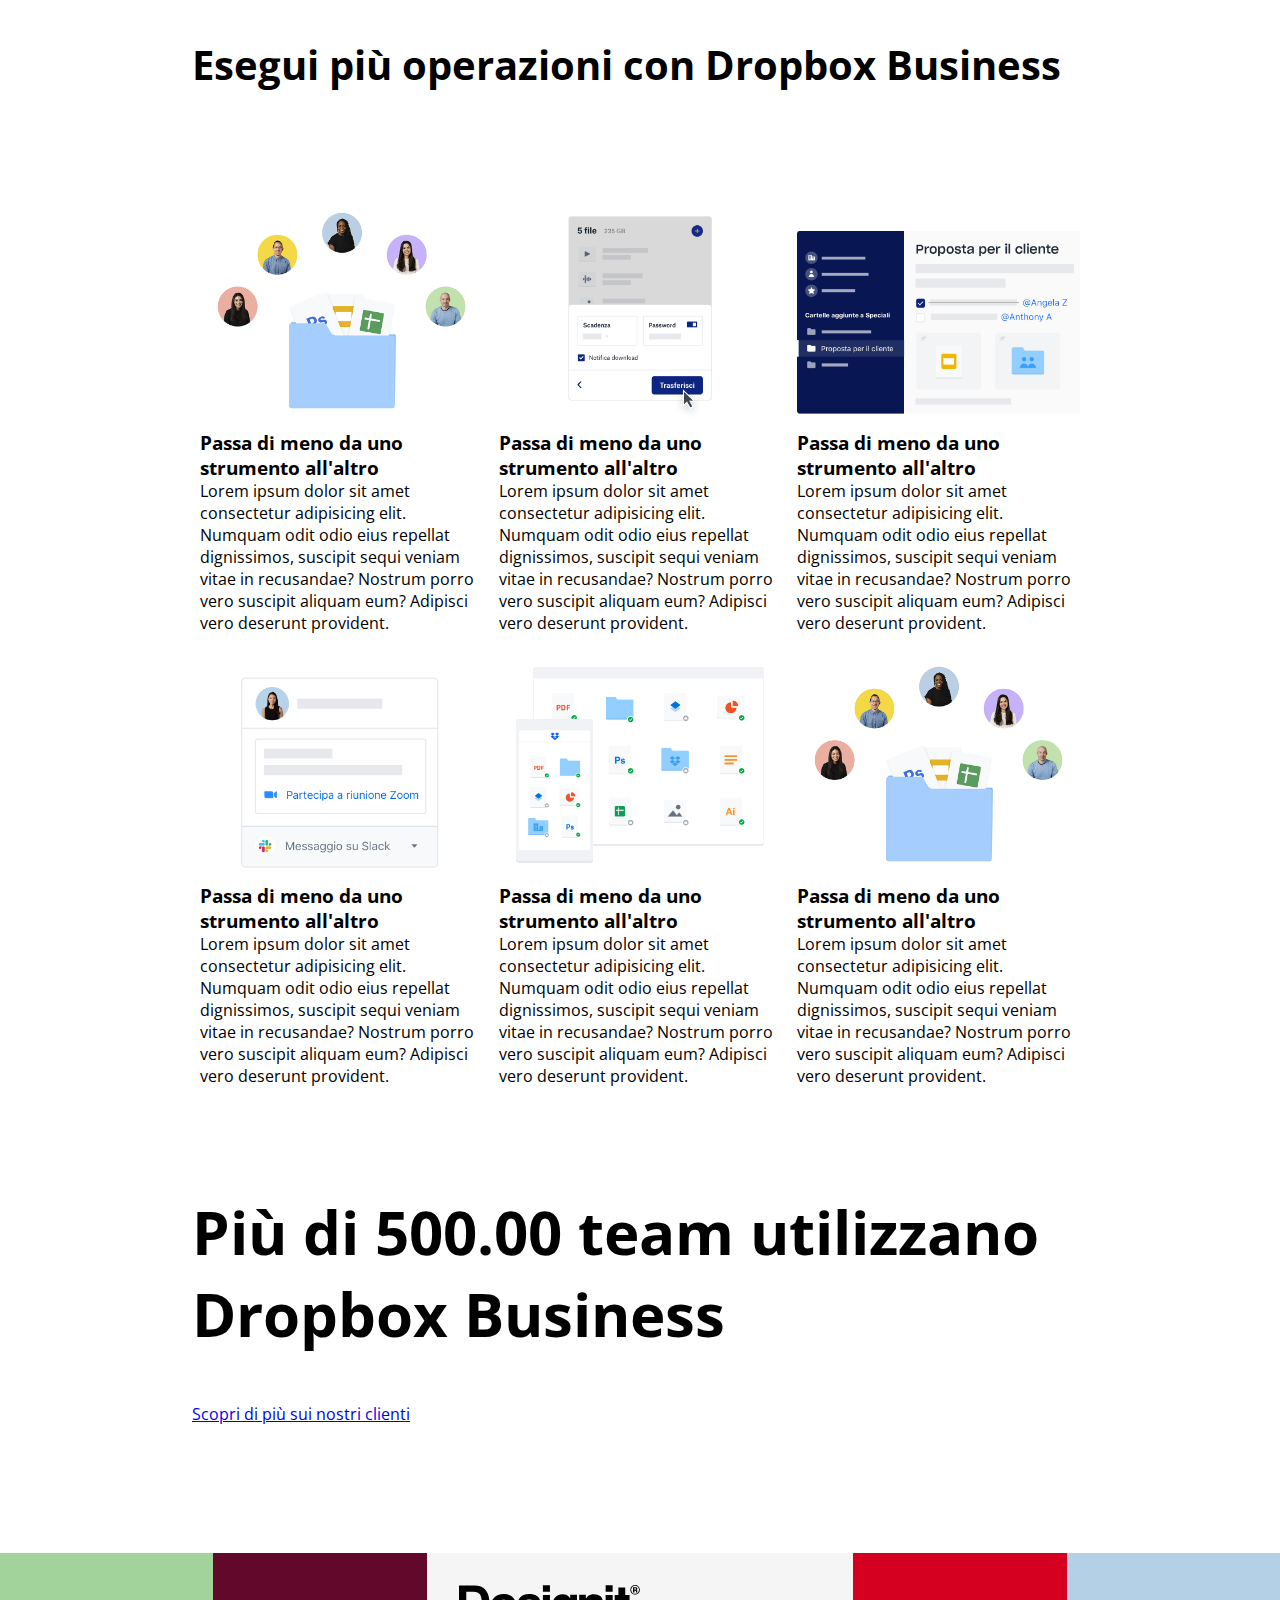
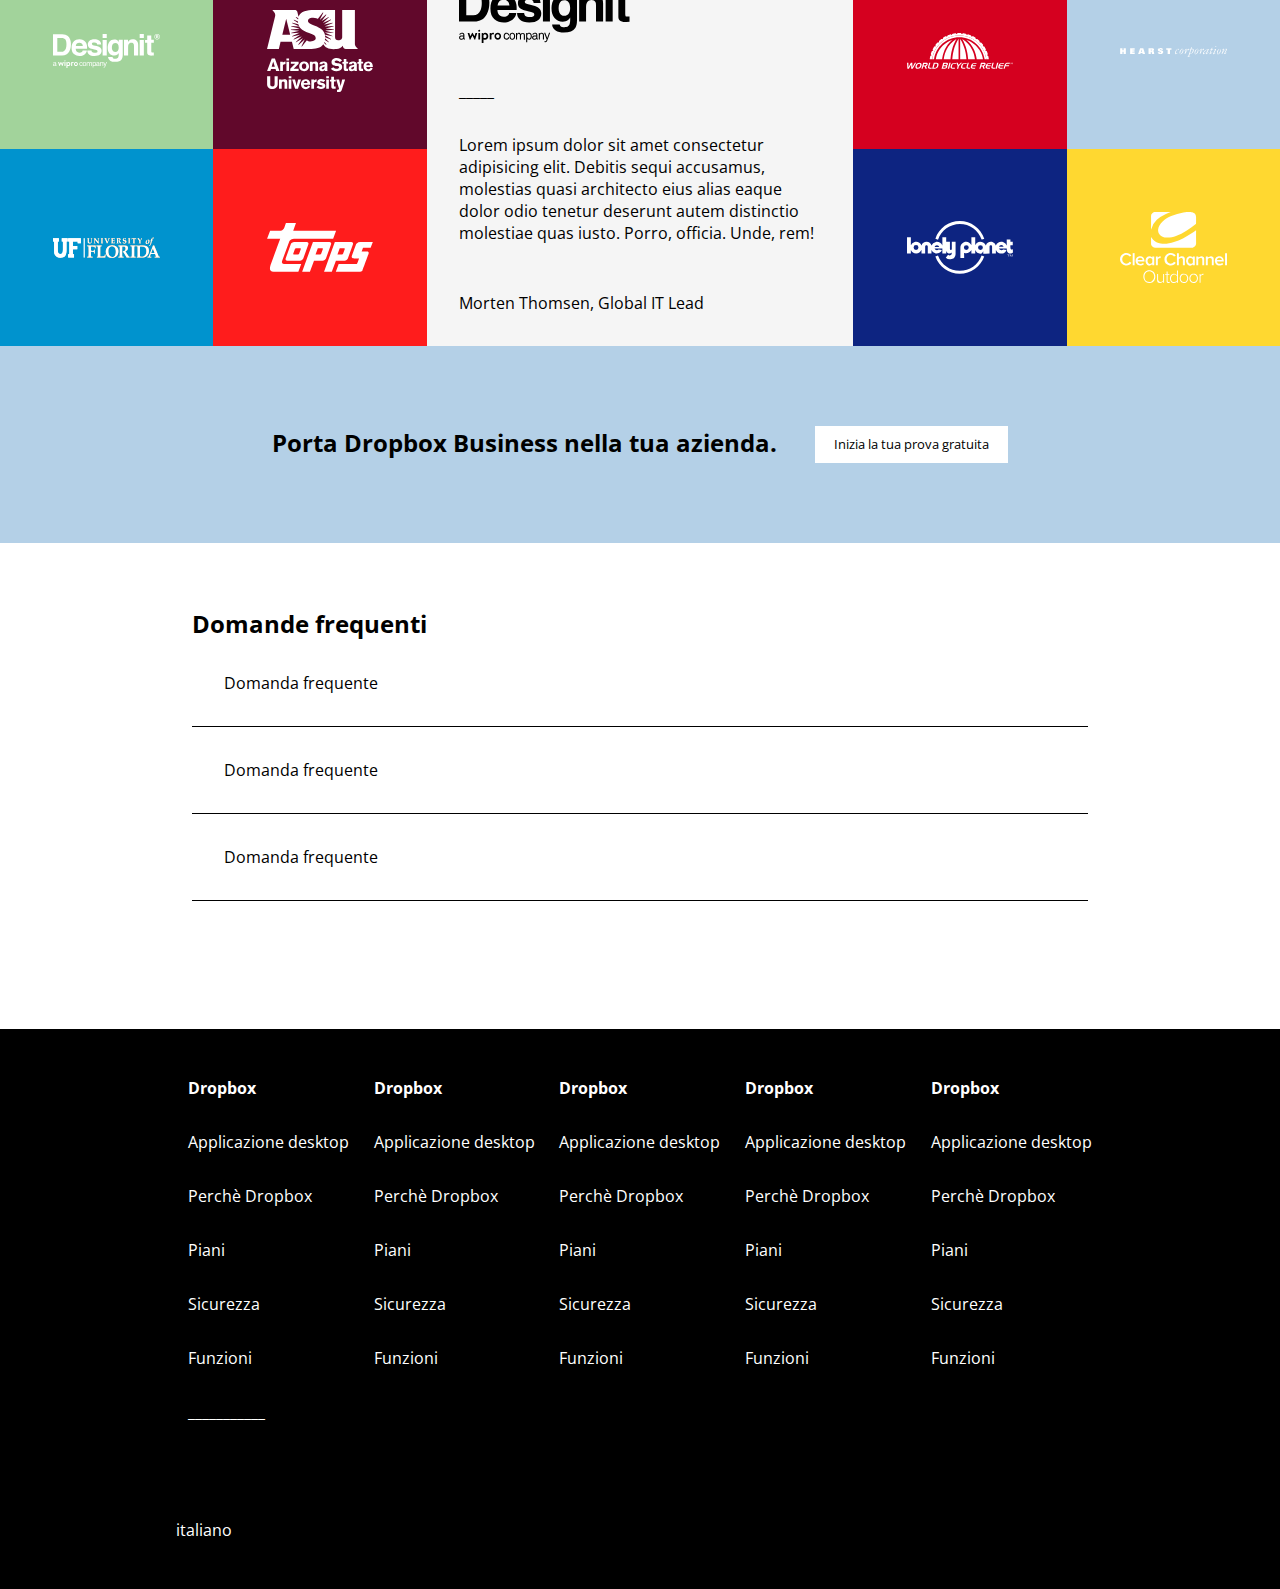
==== commit e77d0ec1: "add correction" ====
--- a/index.html
+++ b/index.html
@@ -363,7 +363,7 @@
                         quia iure
                         in dignissimos tempora quisquam officiis, debitis quis labore sit.</p>
                     <div>
-                        <button class="btn-big">Trova un partner</button>
+                        <button class="btn-prtn">Trova un partner</button>
                     </div>
                 </div>
             </div>
@@ -434,31 +434,32 @@
 
 
 
-        <div>
-            <div class="container-small pad-b3">
+        <div class="pad-b4">
+            <div class="container-small pad-b3 pad-t4 fs-40">
                 <h2>Più di 500.00 team utilizzano Dropbox Business</h2>
             </div>
-            <div class="container-small pad-b4">
+            <div class="container-small pad-b4 ">
                 <a href="#">Scopri di più sui nostri clienti</a>
             </div>
         </div>
         <!-- sezione title client -->
+
         <div class="d-f">
-
-
             <div class="col-3 d-f wrap ">
+
                 <div class="logo-cl d-f box1">
                     <img class="logo-client" src="./assets/img/designit.svg" alt="">
                 </div>
+
                 <div class="logo-cl d-f box2">
                     <img class="logo-client" src="./assets/img/arizona_state_university.svg" alt="">
                 </div>
+
                 <div class="logo-cl d-f box3">
-
                     <img class="logo-client" src="./assets/img/university_of_florida.svg" alt="">
                 </div>
+
                 <div class="logo-cl d-f box4">
-
                     <img class="logo-client" src="./assets/img/topps.svg" alt="">
                 </div>
             </div>
@@ -501,18 +502,18 @@
 
 
         <section class="free">
-            <div class="container-small d-f box-free">
+            <div class="container-small d-f box-free ">
                 <div>
                     <h2>Porta Dropbox Business nella tua azienda.</h2>
                 </div>
                 <div>
-                    <button class="">Inizia la tua prova gratuita</button>
+                    <button class="btn-free">Inizia la tua prova gratuita</button>
                 </div>
             </div>
         </section>
         <!-- sezione free -->
 
-        <section>
+        <section class="pad-t4 pad-b4">
             <div class="container-small pad-b4">
                 <div>
                     <h2>Domande frequenti</h2>
@@ -543,7 +544,7 @@
 
     <footer id="footer-site">
 
-        <div class="footer-top d-f jc-c container ">
+        <div class="footer-top d-f  container ">
             <div class="d-f grow1 jc-c">
                 <div>
                     <div class="pad-b2"><b>Dropbox</b></div>
@@ -602,7 +603,7 @@
 
 
 
-        <div class="footer-bot container">
+        <div class="footer-bot container jc-sb">
             <div><i class="fa-solid fa-earth-americas"></i> italiano <a href="" class="clean-link-footer"><i
                         class="fa-solid fa-caret-up"></i></a> </div>
 
--- a/assets/css/style.css
+++ b/assets/css/style.css
@@ -98,6 +98,18 @@
 
 .btn-big {
     padding: 0.6rem 1.2rem;
+
+}
+
+.btn-prtn{
+    padding: 0.6rem 1.2rem;
+    background-color: var(--db-light);
+}
+
+.btn-free{
+    padding: 0.6rem 1.2rem;
+    background-color: var(--db-light);
+    border: none;
 }
 
 .btn-init {
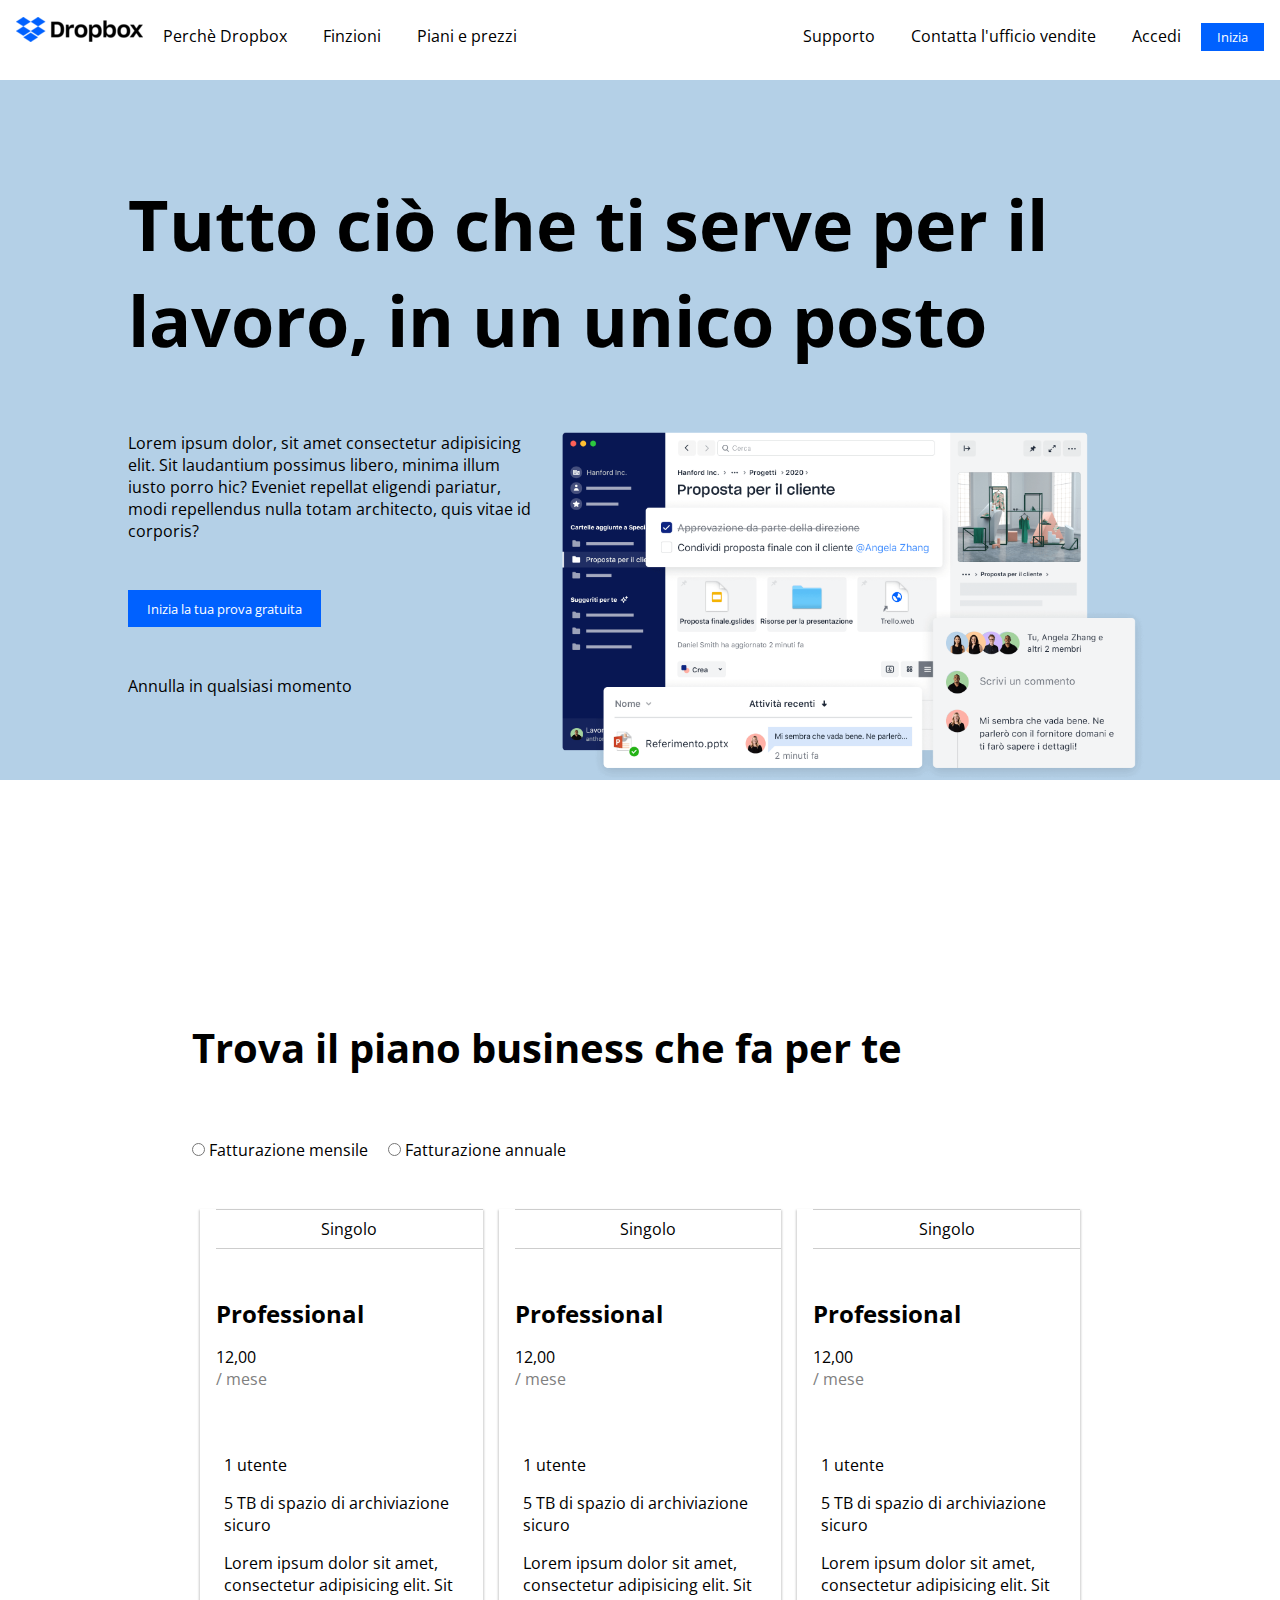
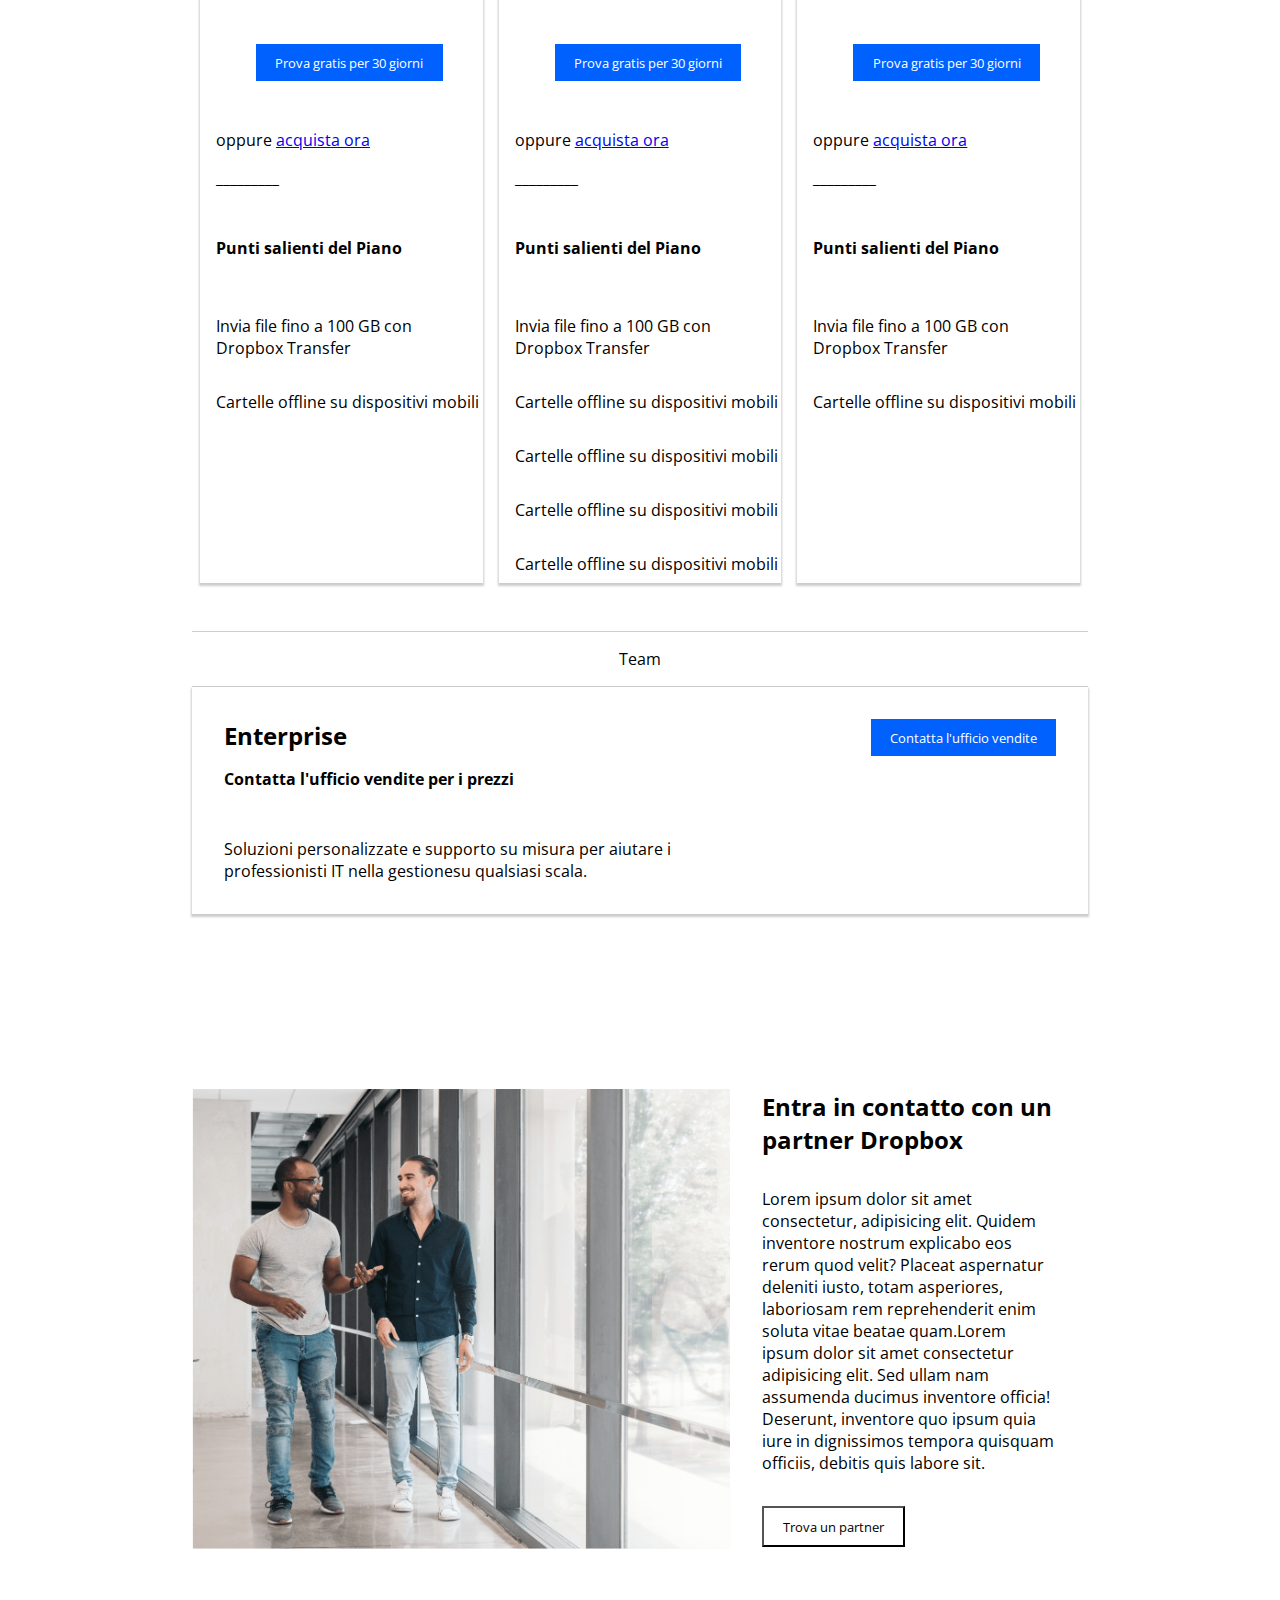
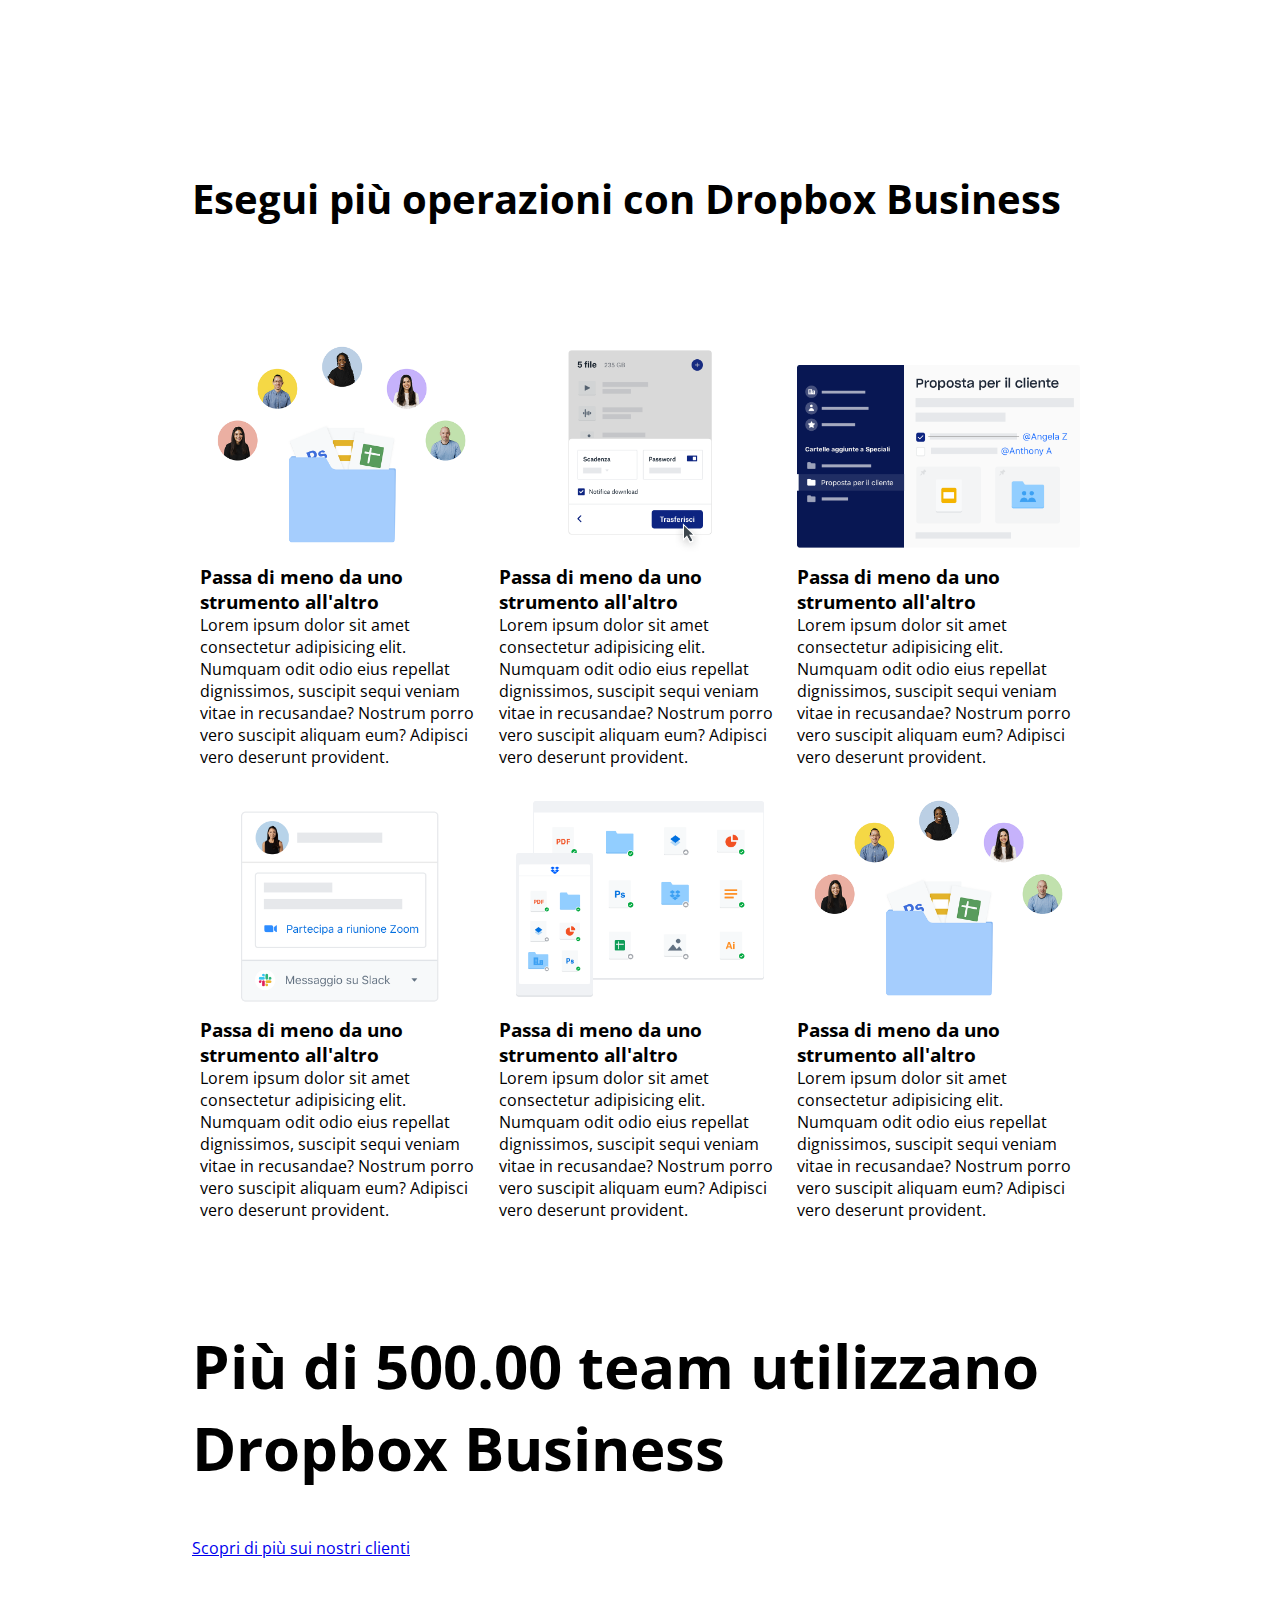
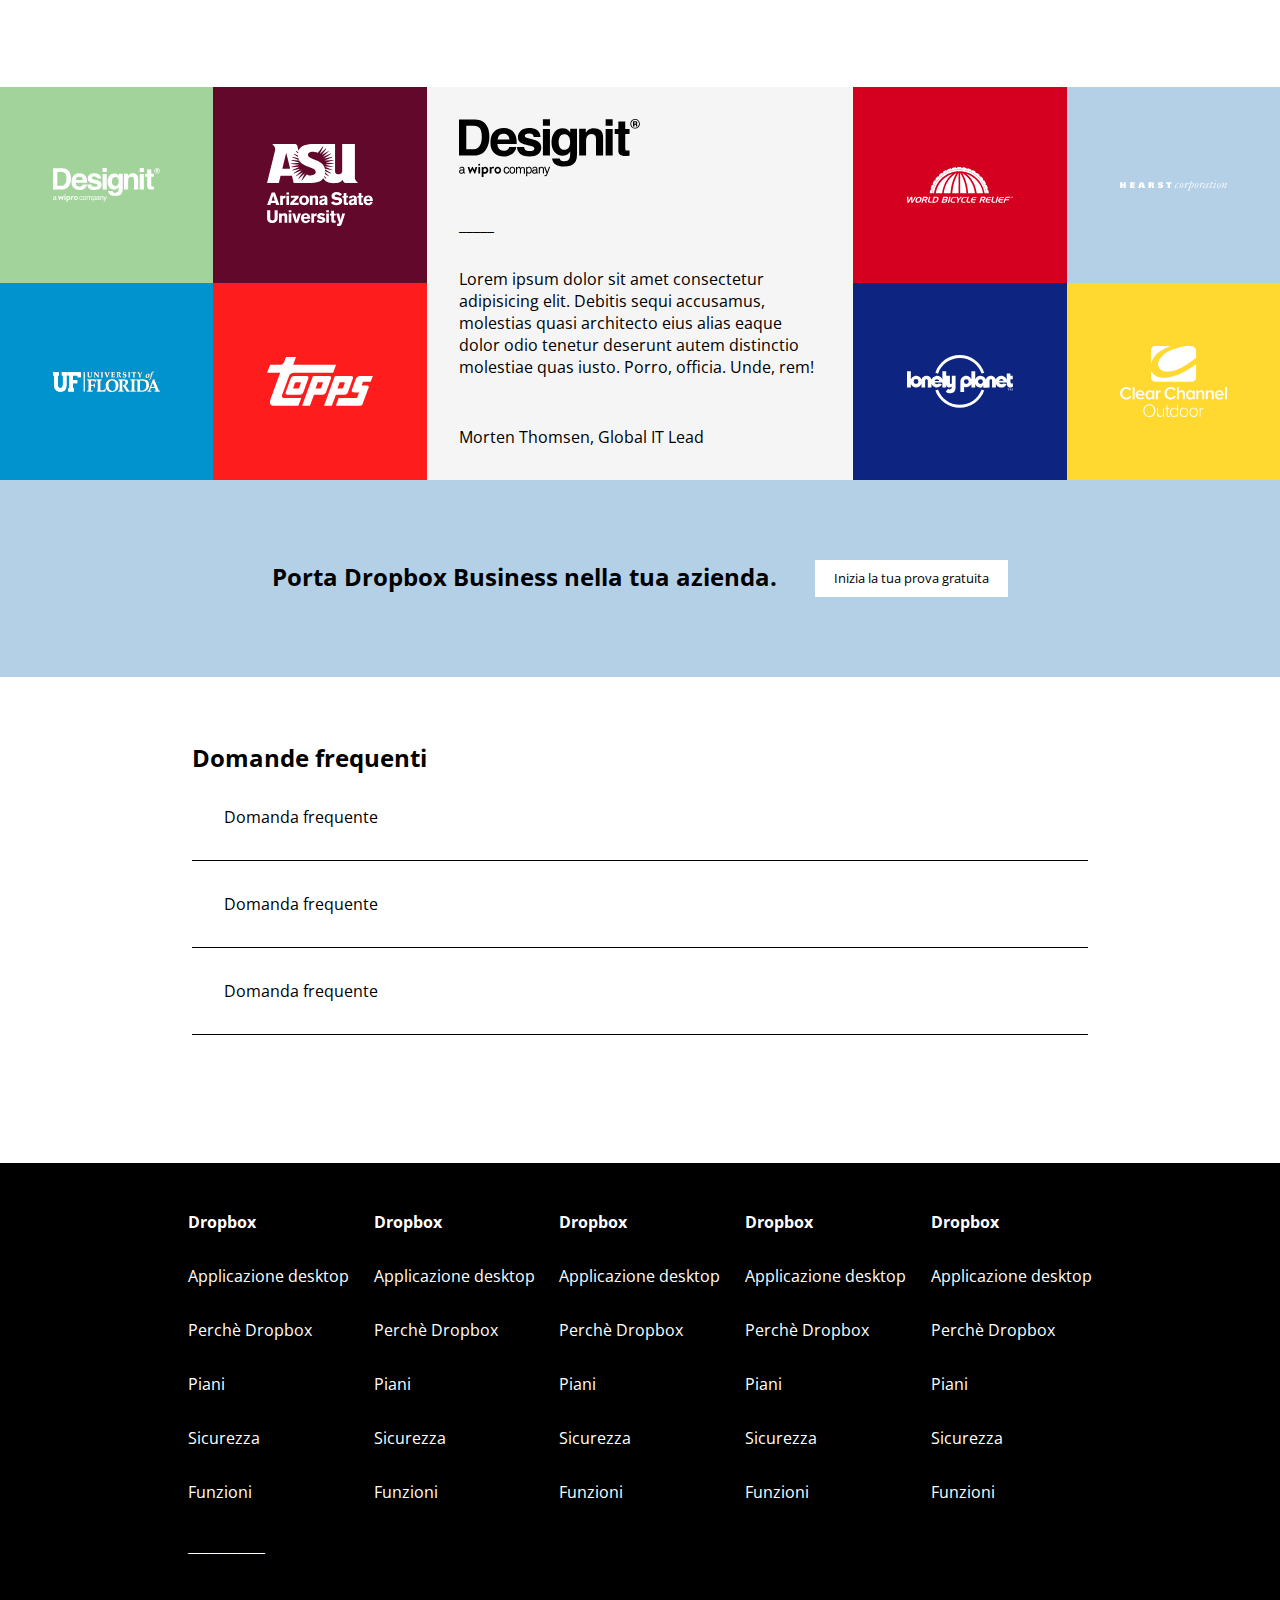
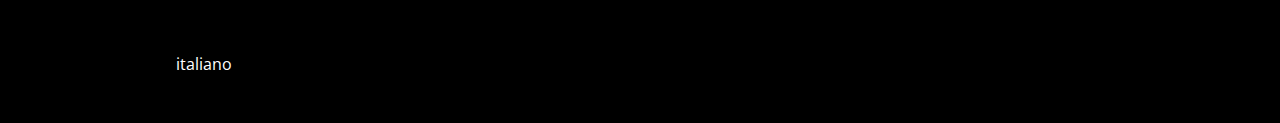
==== commit 29860673: "update correction section plane" ====
--- a/index.html
+++ b/index.html
@@ -79,8 +79,10 @@
         </div>
         <!-- sezione jumbotrone -->
 
-
-        <div class="container-small">
+        <!-- _________________________________________________________________________ -->
+
+
+        <div class="container-plan">
             <h2 class="fs-40px">Trova il piano business che fa per te</h2>
 
             <div class="fatturazione">
@@ -88,9 +90,199 @@
                 <span class="fatturazione"></span><input type="radio" name="linguaggio" value="css" /><span>
                     Fatturazione annuale</span></span>
             </div>
-        </div>
+
+
+            <div class="row-plan">
+                <div class="card-plane">
+
+                    <div class="bord-title">
+                        <div class="pl-title pad-t05 pad-b05"><i class="fa-solid fa-user"></i> Singolo</div>
+                    </div>
+                    <!-- titolo plane -->
+
+                    <div class="box-class">
+                        <div class="type-class">
+                            <h2>Professional</h2>
+                        </div>
+                        <div><i class="fa-solid fa-euro-sign"></i> 12,00</div>
+                        <div class="month">/ mese</div>
+
+                        <div class="box-icon">
+                            <div><i class="fa-solid fa-user"></i></div>
+                            <div>1 utente</div>
+                        </div>
+                        <div class="box-icon">
+                            <div><i class="fa-solid fa-folder"></i></div>
+                            <div>5 TB di spazio di archiviazione sicuro</div>
+                        </div>
+                        <div class="box-icon">
+                            <div><i class="fa-solid fa-timeline"></i></div>
+                            <div> Lorem ipsum dolor sit amet,
+                                consectetur
+                                adipisicing elit. Sit
+                            </div>
+                        </div>
+                        <div class="btn-plane">
+                            <button class="btn btn-big">Prova gratis per 30 giorni</button>
+                        </div>
+                        <div>oppure <a href="#"> acquista ora</a></div>
+                        <div>_________</div>
+                        <div class="type-class2"><b>Punti salienti del Piano</b></div>
+                        <div class="list-plane"><i class="fa-solid fa-check icon-blue"></i> Invia file fino a 100 GB
+                            con
+                            Dropbox Transfer</div>
+                        <div class="list-plane"><i class="fa-solid fa-check icon-blue"></i> Cartelle offline su
+                            dispositivi mobili
+                        </div>
+                    </div>
+                </div>
+                <!-- Piano Singolo -->
+
+
+
+                <div class="card-plane">
+                    <div class="bord-title">
+                        <div class="pl-title pad-t05 pad-b05"><i class="fa-solid fa-user"></i> Singolo</div>
+                    </div>
+                    <!-- titolo plane -->
+
+                    <div class="box-class">
+                        <div class="type-class">
+                            <h2>Professional</h2>
+                        </div>
+                        <div><i class="fa-solid fa-euro-sign"></i> 12,00</div>
+                        <div class="month">/ mese</div>
+
+                        <div class="box-icon">
+                            <div><i class="fa-solid fa-user"></i></div>
+                            <div>1 utente</div>
+                        </div>
+                        <div class="box-icon">
+                            <div><i class="fa-solid fa-folder"></i></div>
+                            <div>5 TB di spazio di archiviazione sicuro</div>
+                        </div>
+                        <div class="box-icon">
+                            <div><i class="fa-solid fa-timeline"></i></div>
+                            <div> Lorem ipsum dolor sit amet,
+                                consectetur
+                                adipisicing elit. Sit
+                            </div>
+                        </div>
+                        <div class="btn-plane">
+                            <button class="btn btn-big">Prova gratis per 30 giorni</button>
+                        </div>
+                        <div>oppure <a href="#"> acquista ora</a></div>
+                        <div>_________</div>
+                        <div class="type-class2"><b>Punti salienti del Piano</b></div>
+                        <div class="list-plane"><i class="fa-solid fa-check icon-blue"></i> Invia file fino a 100 GB
+                            con
+                            Dropbox Transfer</div>
+                        <div class="list-plane"><i class="fa-solid fa-check icon-blue"></i> Cartelle offline su
+                            dispositivi mobili
+                        </div>
+                        <div class="list-plane"><i class="fa-solid fa-check icon-blue"></i> Cartelle offline su
+                            dispositivi mobili
+                        </div>
+                        <div class="list-plane"><i class="fa-solid fa-check icon-blue"></i> Cartelle offline su
+                            dispositivi mobili
+                        </div>
+                        <div class="list-plane"><i class="fa-solid fa-check icon-blue"></i> Cartelle offline su
+                            dispositivi mobili
+                        </div>
+                    </div>
+                    
+
+
+
+
+
+                </div>
+                <!-- Piano Team -->
+
+
+
+                <div class="card-plane">
+                    
+                    <div class="bord-title">
+                        <div class="pl-title pad-t05 pad-b05"><i class="fa-solid fa-user"></i> Singolo</div>
+                    </div>
+                    <!-- titolo plane -->
+
+                    <div class="box-class">
+                        <div class="type-class">
+                            <h2>Professional</h2>
+                        </div>
+                        <div><i class="fa-solid fa-euro-sign"></i> 12,00</div>
+                        <div class="month">/ mese</div>
+
+                        <div class="box-icon">
+                            <div><i class="fa-solid fa-user"></i></div>
+                            <div>1 utente</div>
+                        </div>
+                        <div class="box-icon">
+                            <div><i class="fa-solid fa-folder"></i></div>
+                            <div>5 TB di spazio di archiviazione sicuro</div>
+                        </div>
+                        <div class="box-icon">
+                            <div><i class="fa-solid fa-timeline"></i></div>
+                            <div> Lorem ipsum dolor sit amet,
+                                consectetur
+                                adipisicing elit. Sit
+                            </div>
+                        </div>
+                        <div class="btn-plane">
+                            <button class="btn btn-big">Prova gratis per 30 giorni</button>
+                        </div>
+                        <div>oppure <a href="#"> acquista ora</a></div>
+                        <div>_________</div>
+                        <div class="type-class2"><b>Punti salienti del Piano</b></div>
+                        <div class="list-plane"><i class="fa-solid fa-check icon-blue"></i> Invia file fino a 100 GB
+                            con
+                            Dropbox Transfer</div>
+                        <div class="list-plane"><i class="fa-solid fa-check icon-blue"></i> Cartelle offline su
+                            dispositivi mobili
+                        </div>
+                    </div>
+
+
+
+
+
+                </div>
+                <!-- Piano Azienda -->
+
+            </div>
+
+        </div>
+
+
+
+
+
+
+
+
+
+
+
+
+
+
+        <!-- ___Corretto dopo info di Artur_______OLD______________________________________________________________ -->
+
+        <!--
+        <div class="container-small">
+            <h2 class="fs-40px">Trova il piano business che fa per te</h2>
+
+            <div class="fatturazione">
+                <input type="radio" name="linguaggio" value="html" /><span> Fatturazione mensile</span>
+                <span class="fatturazione"></span><input type="radio" name="linguaggio" value="css" /><span>
+                    Fatturazione annuale</span></span>
+            </div>
+        </div> 
+    -->
         <!-- sezione title planes -->
-
+        <!--  
         <div>
             <div class="container-small ">
                 <div class="row">
@@ -126,111 +318,121 @@
                                 <div><i class="fa-solid fa-timeline"></i></div>
                                 <div> Lorem ipsum dolor sit amet,
                                     consectetur
-                                    adipisicing elit. Sit,</div>
+                                    adipisicing elit. Sit
+                                    ,</div>
                             </div>
-                            <!-- icone plane -->
-                            <div class="btn-plane">
-                                <button class="btn btn-big">Prova gratis per 30 giorni</button>
-                            </div>
-                            <div>oppure <a href="#"> acquista ora</a></div>
-                            <div>_________</div>
-                            <div class="type-class2"><b>Punti salienti del Piano</b></div>
-                            <div class="list-plane"><i class="fa-solid fa-check icon-blue"></i> Invia file fino a 100 GB
-                                con
-                                Dropbox Transfer</div>
-                            <div class="list-plane"><i class="fa-solid fa-check icon-blue"></i> Cartelle offline su
-                                dispositivi mobili</div>
-                        </div>
-                    </div>
-
-                    <!-- planes singolo -->
-
-
-
-                    <div class="col-4 bord-sw">
-                        <div class="box-class">
-                            <div class="type-class">
-                                <h2>Professional</h2>
-                            </div>
-                            <div><i class="fa-solid fa-euro-sign"></i> 12,00</div>
-                            <div class="month">/ mese</div>
-
-                            <div class="box-icon">
-                                <div><i class="fa-solid fa-user"></i></div>
-                                <div>1 utente</div>
-                            </div>
-                            <div class="box-icon">
-                                <div><i class="fa-solid fa-folder"></i></div>
-                                <div>5 TB di spazio di archiviazione sicuro</div>
-                            </div>
-                            <div class="box-icon">
-                                <div><i class="fa-solid fa-timeline"></i></div>
-                                <div> Lorem ipsum dolor sit amet,
-                                    consectetur
-                                    adipisicing elit. Sit,</div>
-                            </div>
-                            <!-- icone plane -->
-                            <div class="btn-plane">
-                                <button class="btn btn-big">Prova gratis per 30 giorni</button>
-                            </div>
-                            <div>oppure <a href="#"> acquista ora</a></div>
-                            <div>_________</div>
-                            <div class="type-class2"><b>Punti salienti del Piano</b></div>
-                            <div class="list-plane"><i class="fa-solid fa-check icon-blue"></i> Invia file fino a 100 GB
-                                con
-                                Dropbox Transfer</div>
-                            <div class="list-plane"><i class="fa-solid fa-check icon-blue"></i> Cartelle offline su
-                                dispositivi mobili</div>
-                        </div>
-                    </div>
-
-
-                    <!-- planes team -->
-
-
-
-                    <div class="col-4 bord-sw">
-                        <div class="box-class">
-                            <div class="type-class">
-                                <h2>Professional</h2>
-                            </div>
-                            <div><i class="fa-solid fa-euro-sign"></i> 12,00</div>
-                            <div class="month">/ mese</div>
-
-                            <div class="box-icon">
-                                <div><i class="fa-solid fa-user"></i></div>
-                                <div>1 utente</div>
-                            </div>
-                            <div class="box-icon">
-                                <div><i class="fa-solid fa-folder"></i></div>
-                                <div>5 TB di spazio di archiviazione sicuro</div>
-                            </div>
-                            <div class="box-icon">
-                                <div><i class="fa-solid fa-timeline"></i></div>
-                                <div> Lorem ipsum dolor sit amet,
-                                    consectetur
-                                    adipisicing elit. Sit,</div>
-                            </div>
-                            <!-- icone plane -->
-                            <div class="btn-plane">
-                                <button class="btn btn-big">Prova gratis per 30 giorni</button>
-                            </div>
-                            <div>oppure <a href="#"> acquista ora</a></div>
-                            <div>_________</div>
-                            <div class="type-class2"><b>Punti salienti del Piano</b></div>
-                            <div class="list-plane"><i class="fa-solid fa-check icon-blue"></i> Invia file fino a 100 GB
-                                con
-                                Dropbox Transfer</div>
-                            <div class="list-plane"><i class="fa-solid fa-check icon-blue"></i> Cartelle offline su
-                                dispositivi mobili</div>
-                        </div>
-                    </div>
-
-                </div>
-            </div>
-        </div>
-
-        <!-- planes azienda -->
+                        -->
+        <!-- icone plane -->
+        <!--        
+        <div class="btn-plane">
+            <button class="btn btn-big">Prova gratis per 30 giorni</button>
+        </div>
+        <div>oppure <a href="#"> acquista ora</a></div>
+        <div>_________</div>
+        <div class="type-class2"><b>Punti salienti del Piano</b></div>
+        <div class="list-plane"><i class="fa-solid fa-check icon-blue"></i> Invia file fino a 100 GB
+            con
+            Dropbox Transfer</div>
+        <div class="list-plane"><i class="fa-solid fa-check icon-blue"></i> Cartelle offline su
+            dispositivi mobili</div>
+        </div>
+        </div>
+
+        planes singolo -->
+
+
+        <!-- 
+        <div class="col-4 bord-sw">
+            <div class="box-class">
+                <div class="type-class">
+                    <h2>Professional</h2>
+                </div>
+                <div><i class="fa-solid fa-euro-sign"></i> 12,00</div>
+                <div class="month">/ mese</div>
+
+                <div class="box-icon">
+                    <div><i class="fa-solid fa-user"></i></div>
+                    <div>1 utente</div>
+                </div>
+                <div class="box-icon">
+                    <div><i class="fa-solid fa-folder"></i></div>
+                    <div>5 TB di spazio di archiviazione sicuro</div>
+                </div>
+                <div class="box-icon">
+                    <div><i class="fa-solid fa-timeline"></i></div>
+                    <div> Lorem ipsum dolor sit amet,
+                        consectetur
+                        adipisicing elit. Sit,</div>
+                </div>
+                icone plane -->
+
+
+        <!--         
+         <div class="btn-plane">
+                    <button class="btn btn-big">Prova gratis per 30 giorni</button>
+                </div>
+                <div>oppure <a href="#"> acquista ora</a></div>
+                <div>_________</div>
+                <div class="type-class2"><b>Punti salienti del Piano</b></div>
+                <div class="list-plane"><i class="fa-solid fa-check icon-blue"></i> Invia file fino a 100 GB
+                    con
+                    Dropbox Transfer</div>
+                <div class="list-plane"><i class="fa-solid fa-check icon-blue"></i> Cartelle offline su
+                    dispositivi mobili</div>
+            </div>
+        </div>
+
+
+         planes team -->
+
+
+        <!-- 
+        <div class="col-4 bord-sw">
+            <div class="box-class">
+                <div class="type-class">
+                    <h2>Professional</h2>
+                </div>
+                <div><i class="fa-solid fa-euro-sign"></i> 12,00</div>
+                <div class="month">/ mese</div>
+
+                <div class="box-icon">
+                    <div><i class="fa-solid fa-user"></i></div>
+                    <div>1 utente</div>
+                </div>
+                <div class="box-icon">
+                    <div><i class="fa-solid fa-folder"></i></div>
+                    <div>5 TB di spazio di archiviazione sicuro</div>
+                </div>
+                <div class="box-icon">
+                    <div><i class="fa-solid fa-timeline"></i></div>
+                    <div> Lorem ipsum dolor sit amet,
+                        consectetur
+                        adipisicing elit. Sit,</div>
+                </div>
+                 icone plane -->
+
+
+        <!--  
+                
+                <div class="btn-plane">
+                    <button class="btn btn-big">Prova gratis per 30 giorni</button>
+                </div>
+                <div>oppure <a href="#"> acquista ora</a></div>
+                <div>_________</div>
+                <div class="type-class2"><b>Punti salienti del Piano</b></div>
+                <div class="list-plane"><i class="fa-solid fa-check icon-blue"></i> Invia file fino a 100 GB
+                    con
+                    Dropbox Transfer</div>
+                <div class="list-plane"><i class="fa-solid fa-check icon-blue"></i> Cartelle offline su
+                    dispositivi mobili</div>
+            </div>
+        </div>
+
+        </div>
+        </div>
+        </div>
+
+        planes azienda -->
 
 
         <!-- OLD <div class="container-small planes bord-sw">
@@ -324,6 +526,11 @@
         <!-- sezione planes -->
 
 
+
+
+        <!-- ________FINE ROBA VECCHIA CORRETTA_________________________________________________________________ -->
+
+
         <div class="pad-t3 pad-b3">
             <div class="container-small">
                 <div class="title-cta bord-title ta-c"><i class="fa-solid fa-gopuram"></i> Team</div>
--- a/assets/css/style.css
+++ b/assets/css/style.css
@@ -101,12 +101,12 @@
 
 }
 
-.btn-prtn{
+.btn-prtn {
     padding: 0.6rem 1.2rem;
     background-color: var(--db-light);
 }
 
-.btn-free{
+.btn-free {
     padding: 0.6rem 1.2rem;
     background-color: var(--db-light);
     border: none;
@@ -126,6 +126,8 @@
     width: calc((100% / 12) * 4);
 }
 
+
+
 /*
 [class^="col-"]{
     padding: 1rem;
@@ -138,7 +140,8 @@
 }
 
 .bord-title {
-    box-shadow: 0px 0px 2px 1px rgb(0 0 0 / 20%);
+    border-top: 1px solid rgba(128, 128, 128, 0.393);
+    border-bottom: 1px solid rgba(128, 128, 128, 0.393);  
 }
 
 .bord-sw {
@@ -154,7 +157,7 @@
     width: 40%;
 }
 
-.padding-bottom2{
+.padding-bottom2 {
     padding-bottom: 2rem;
 }
 
@@ -393,11 +396,33 @@
 
 /* #region sezione planes */
 
+.container-plan {
+    width: 70%;
+    margin: auto;
+    max-width: 1200px;
+    margin-top: 15rem;
+
+}
+
+.row-plan {
+    display: flex;
+    gap: 1rem;
+    justify-content: center;
+}
+
+.card-plane {
+    width: calc((100% / 12) * 4 - 1rem);
+    box-shadow: 0px 2px 2px 1px rgb(0 0 0 / 20%);
+    padding-left: 1rem;
+}
+
+
+
 
 .fs-40px {
     font-family: 'Open Sans', sans-serif;
     font-size: 40px;
-    padding-top: 15rem;
+    
     padding-bottom: 3rem;
 }
 
@@ -414,7 +439,6 @@
     margin-bottom: 2rem;
 }
 
-/* sezione title planes */
 
 .box-class {
     display: flex;
@@ -502,14 +526,14 @@
 
 /* sezione call to action */
 
-.box-prtn{
+.box-prtn {
     display: flex;
     align-items: center;
     padding: 6rem 0;
-    
-}
-
-.box-text-partner{
+
+}
+
+.box-text-partner {
     display: flex;
     flex-direction: column;
     gap: 2rem;
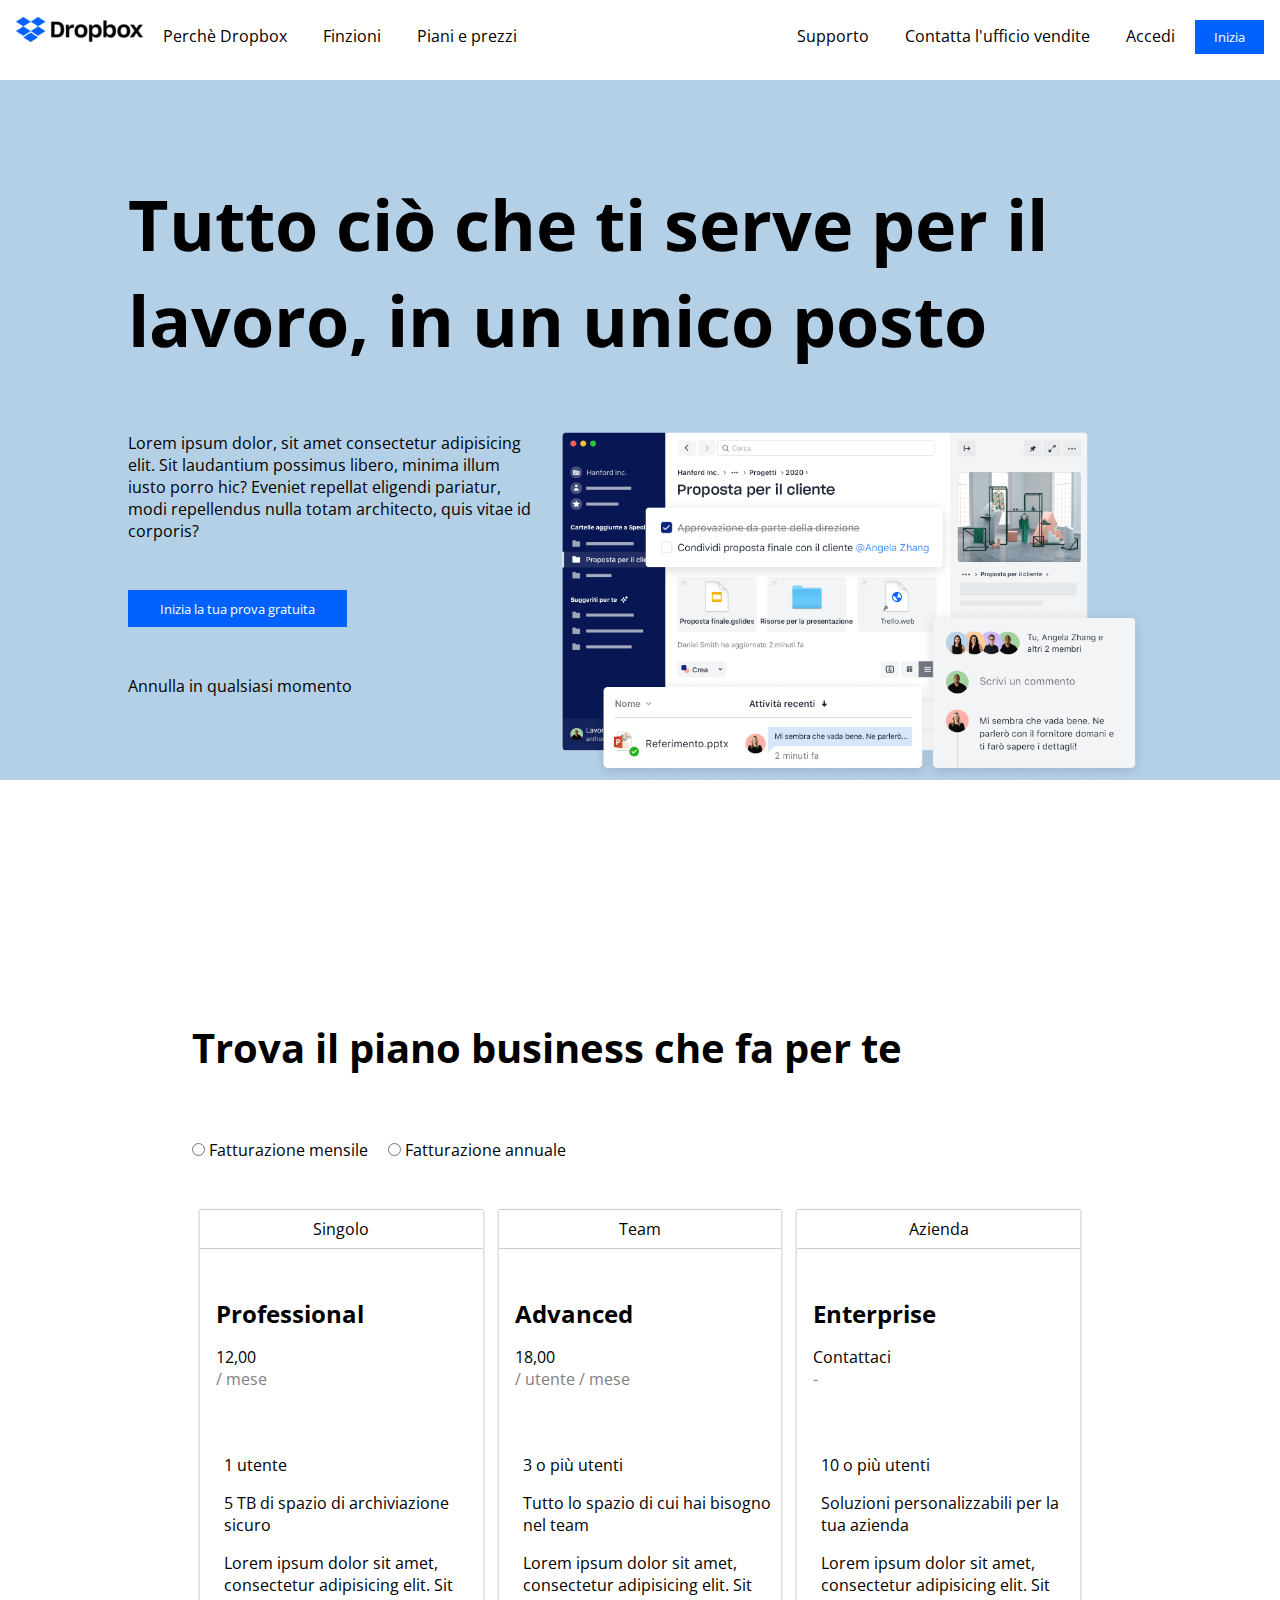
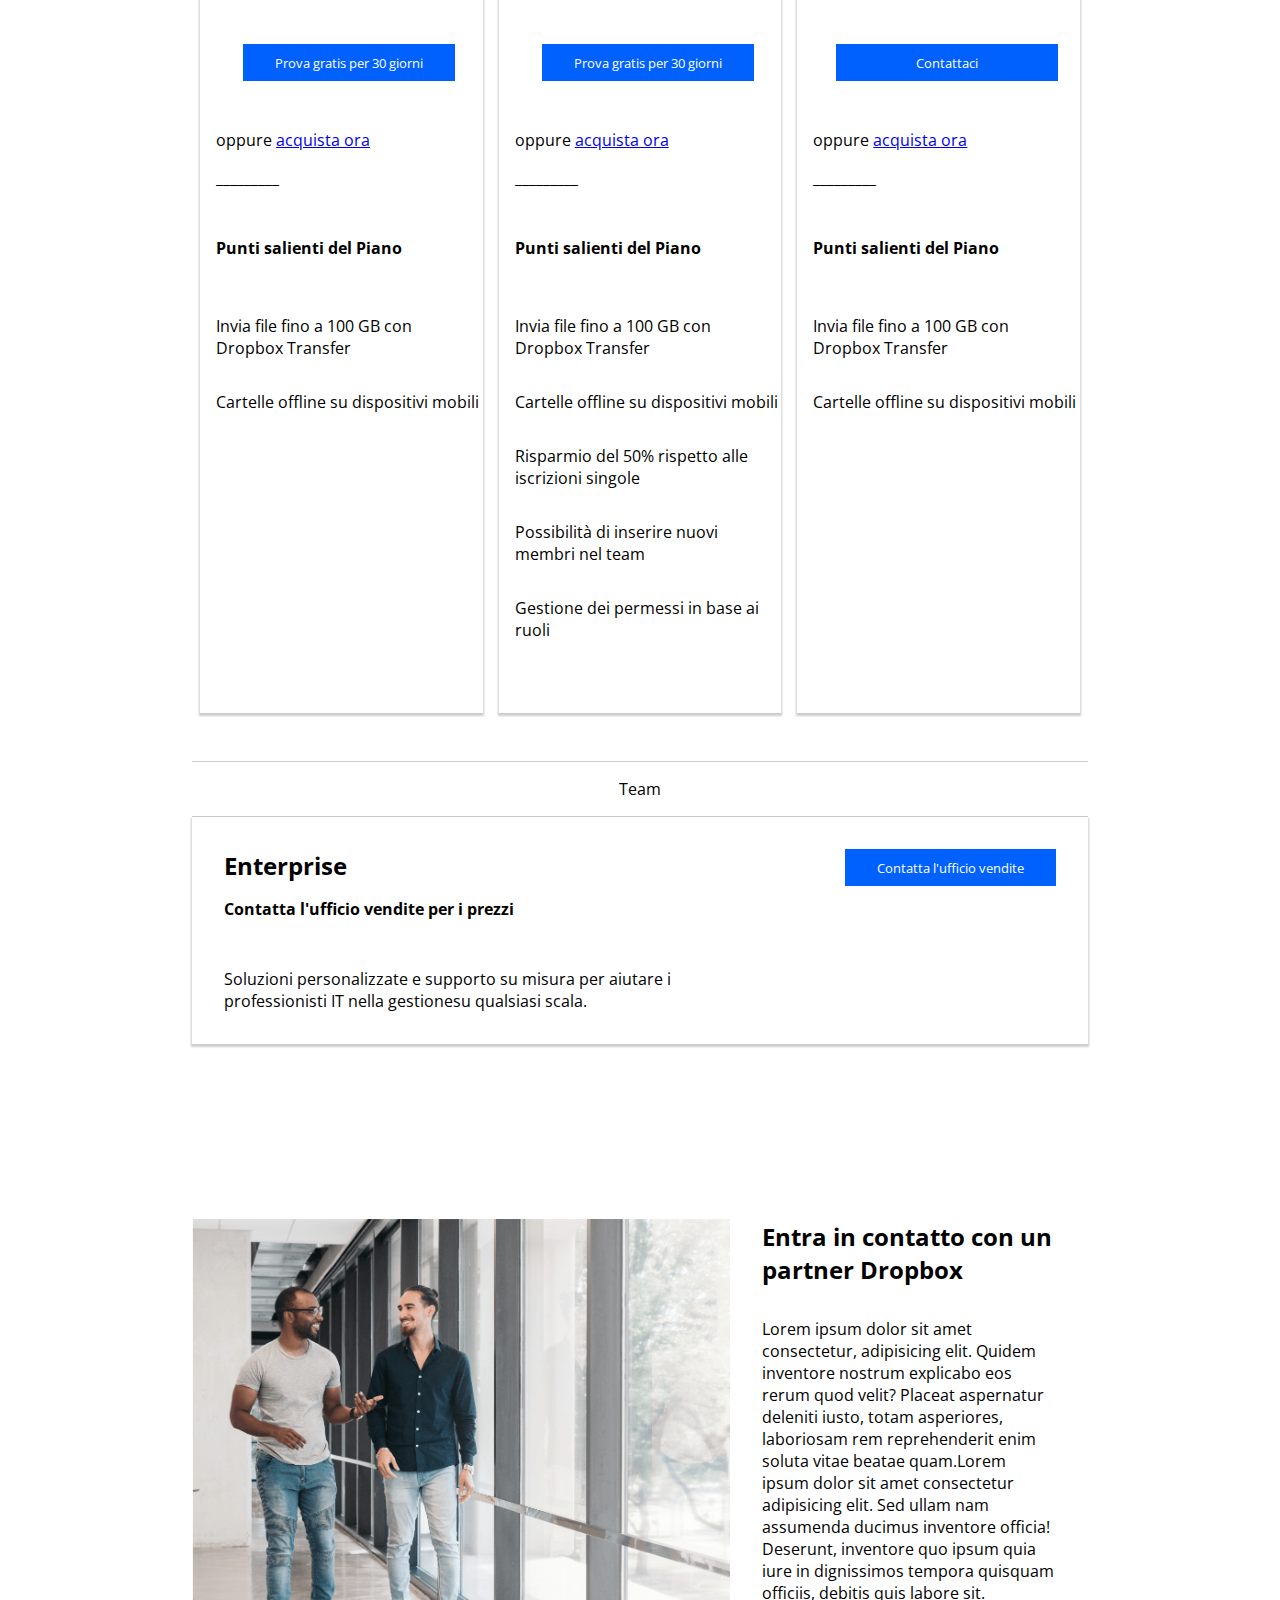
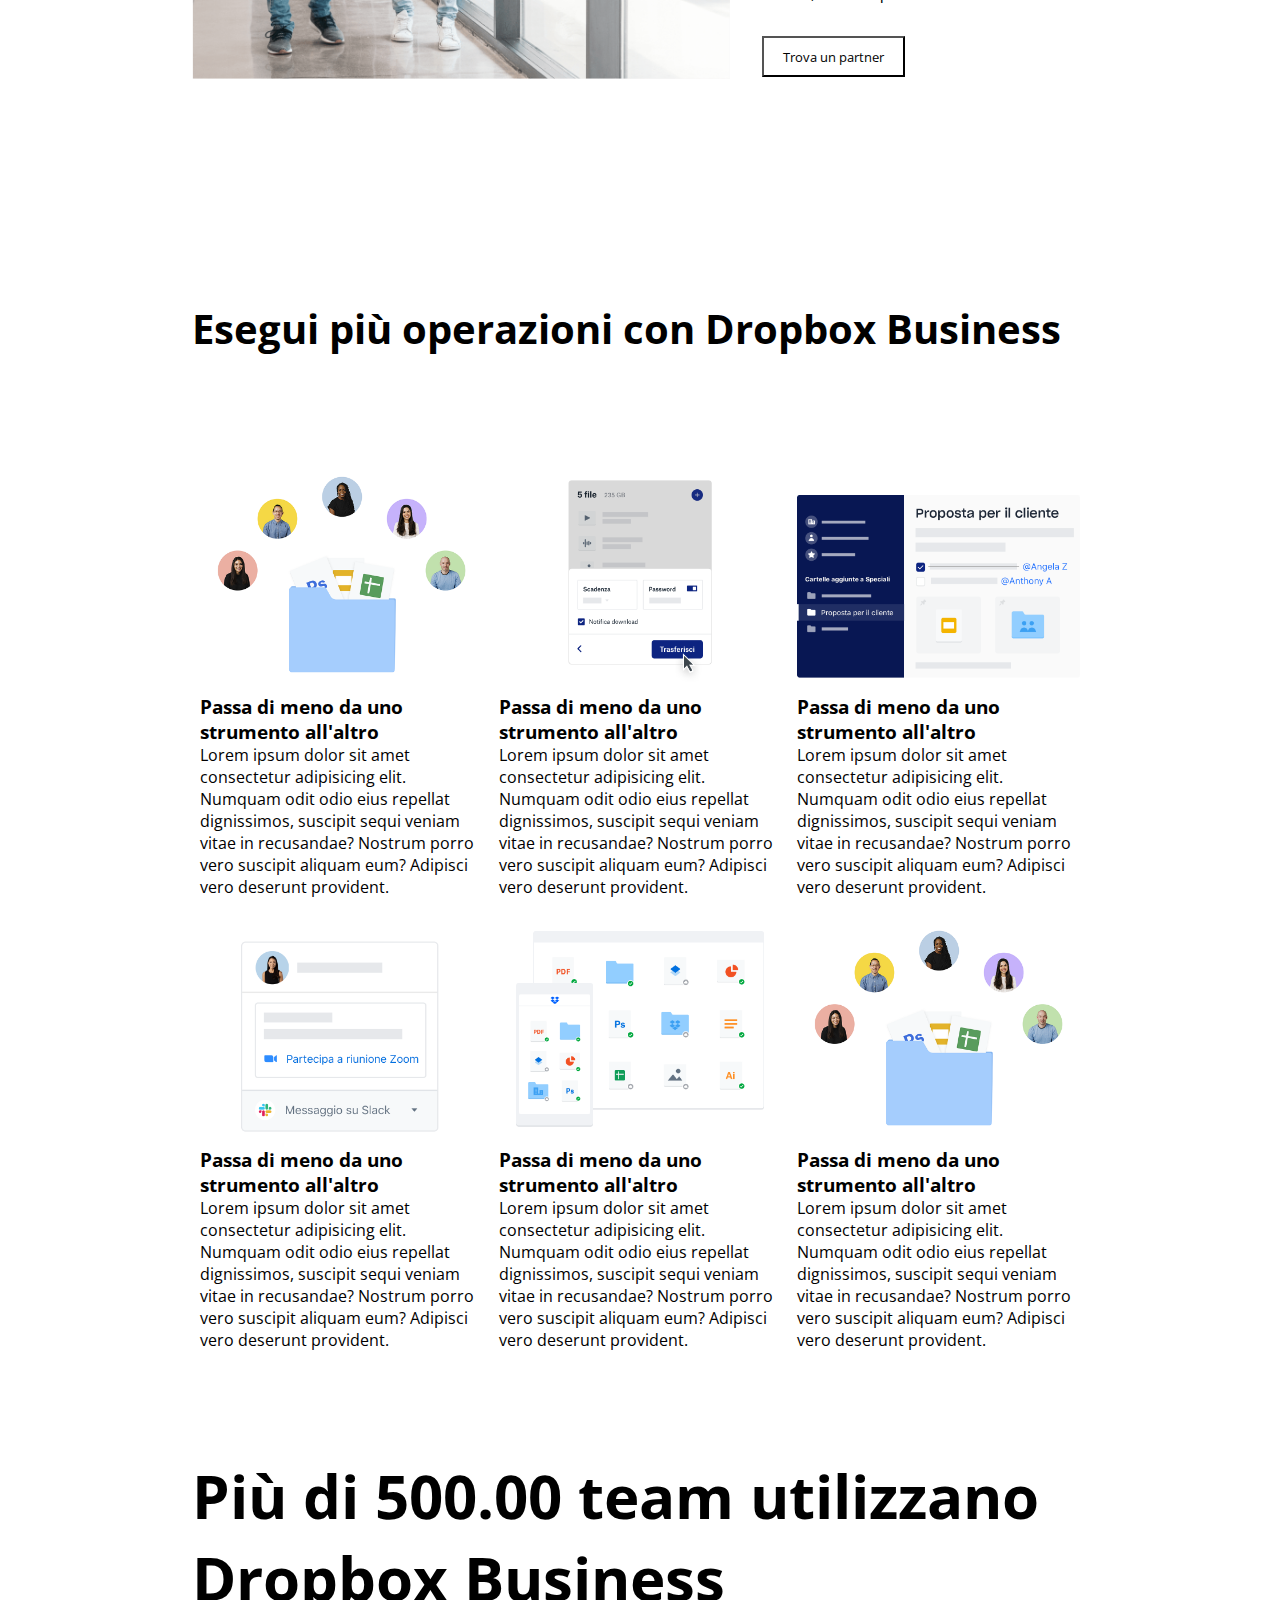
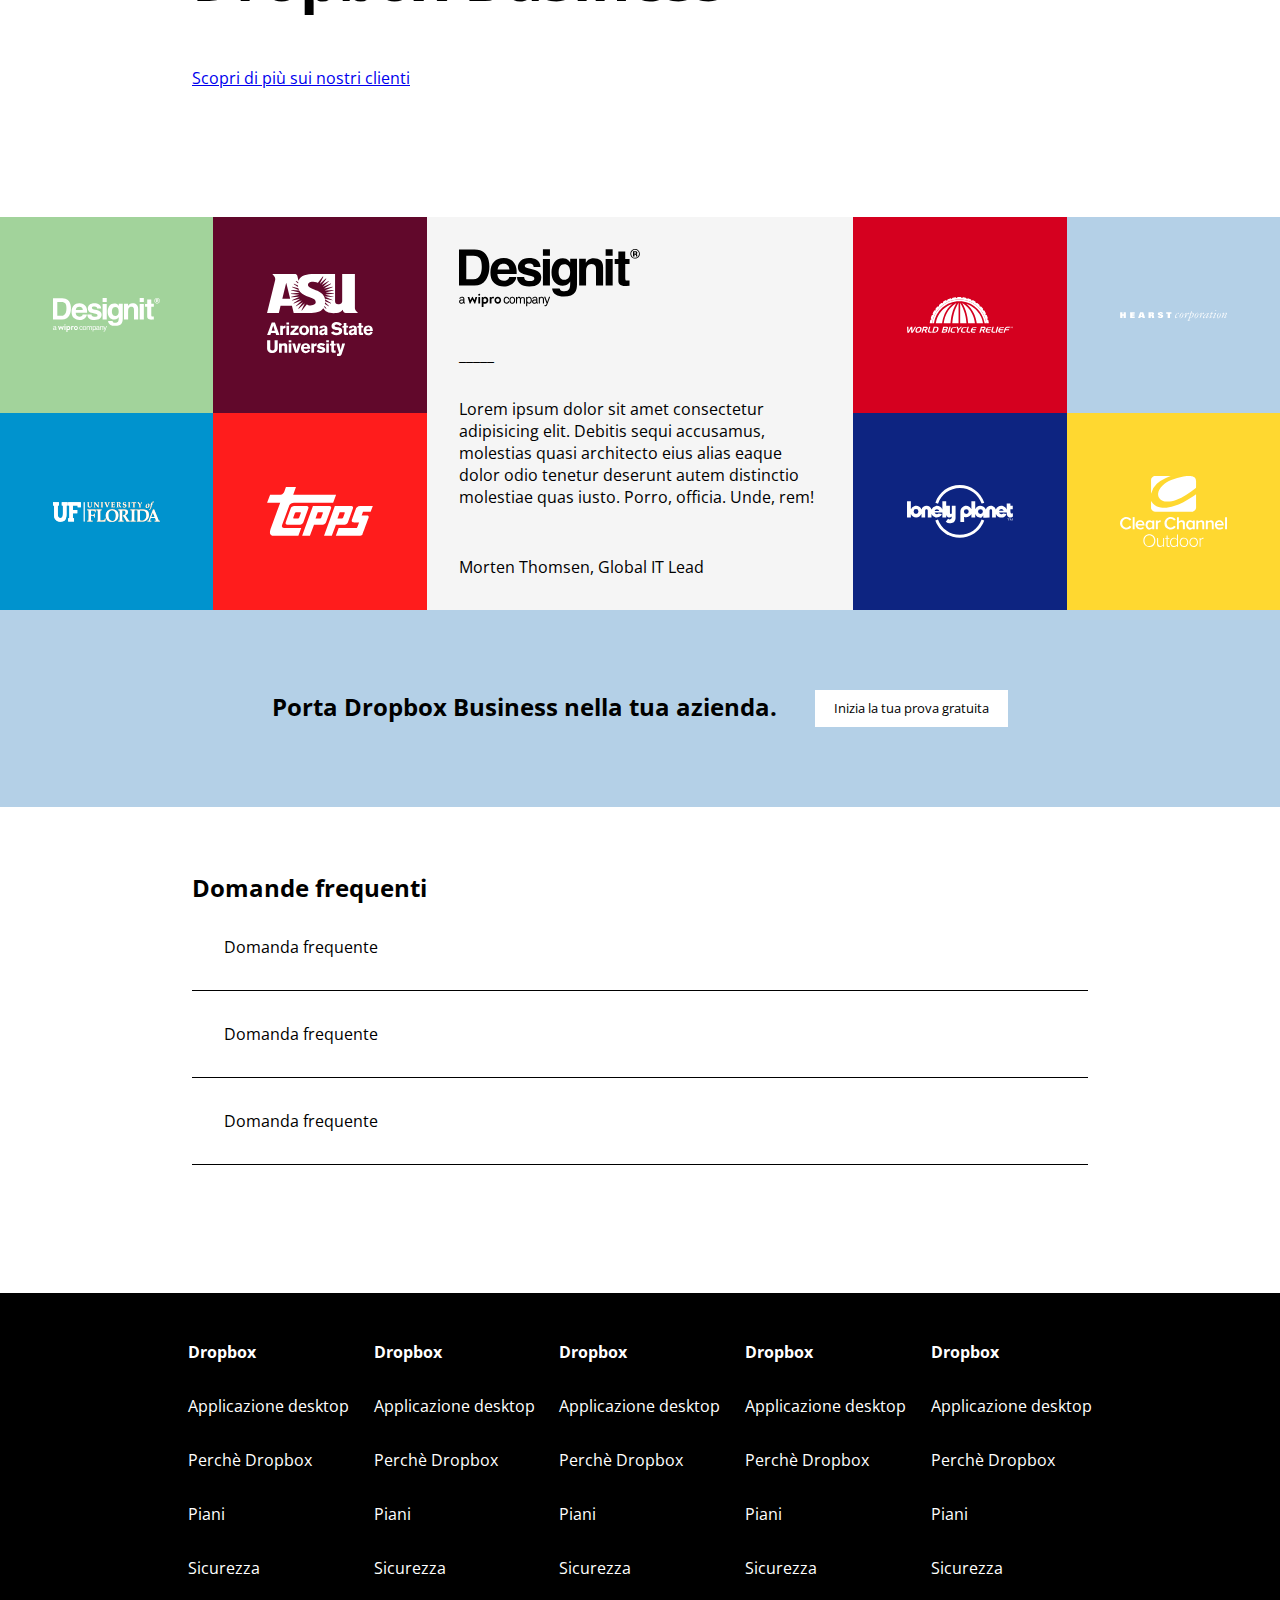
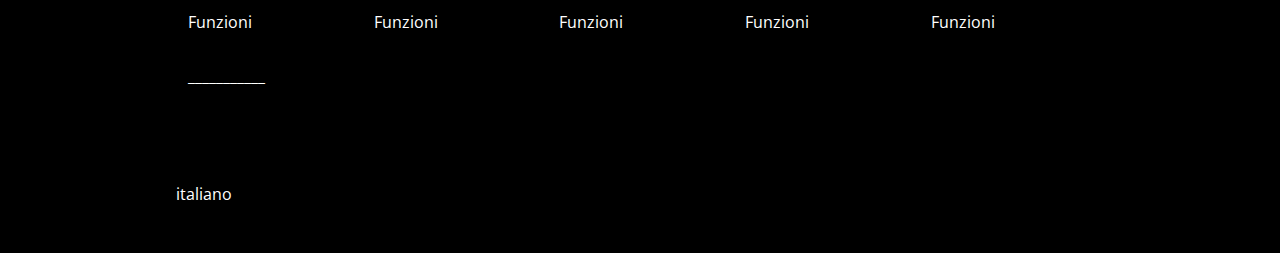
==== commit fe3c491b: "update section planes" ====
--- a/index.html
+++ b/index.html
@@ -142,24 +142,24 @@
 
                 <div class="card-plane">
                     <div class="bord-title">
-                        <div class="pl-title pad-t05 pad-b05"><i class="fa-solid fa-user"></i> Singolo</div>
+                        <div class="pl-title pad-t05 pad-b05"><i class="fa-solid fa-people-group"></i> Team</div>
                     </div>
                     <!-- titolo plane -->
 
                     <div class="box-class">
                         <div class="type-class">
-                            <h2>Professional</h2>
-                        </div>
-                        <div><i class="fa-solid fa-euro-sign"></i> 12,00</div>
-                        <div class="month">/ mese</div>
+                            <h2>Advanced</h2>
+                        </div>
+                        <div><i class="fa-solid fa-euro-sign"></i> 18,00</div>
+                        <div class="month">/ utente / mese</div>
 
                         <div class="box-icon">
                             <div><i class="fa-solid fa-user"></i></div>
-                            <div>1 utente</div>
+                            <div>3 o più utenti</div>
                         </div>
                         <div class="box-icon">
                             <div><i class="fa-solid fa-folder"></i></div>
-                            <div>5 TB di spazio di archiviazione sicuro</div>
+                            <div>Tutto lo spazio di cui hai bisogno nel team</div>
                         </div>
                         <div class="box-icon">
                             <div><i class="fa-solid fa-timeline"></i></div>
@@ -180,17 +180,17 @@
                         <div class="list-plane"><i class="fa-solid fa-check icon-blue"></i> Cartelle offline su
                             dispositivi mobili
                         </div>
-                        <div class="list-plane"><i class="fa-solid fa-check icon-blue"></i> Cartelle offline su
-                            dispositivi mobili
-                        </div>
-                        <div class="list-plane"><i class="fa-solid fa-check icon-blue"></i> Cartelle offline su
-                            dispositivi mobili
-                        </div>
-                        <div class="list-plane"><i class="fa-solid fa-check icon-blue"></i> Cartelle offline su
-                            dispositivi mobili
-                        </div>
-                    </div>
-                    
+                        <div class="list-plane"><i class="fa-solid fa-check icon-blue"></i> Risparmio del 50%
+                            rispetto alle iscrizioni singole
+                        </div>
+                        <div class="list-plane"><i class="fa-solid fa-check icon-blue"></i> Possibilità di inserire
+                            nuovi membri nel team
+                        </div>
+                        <div class="list-plane"><i class="fa-solid fa-check icon-blue"></i> Gestione dei permessi
+                            in base ai ruoli
+                        </div>
+                    </div>
+
 
 
 
@@ -202,26 +202,26 @@
 
 
                 <div class="card-plane">
-                    
+
                     <div class="bord-title">
-                        <div class="pl-title pad-t05 pad-b05"><i class="fa-solid fa-user"></i> Singolo</div>
+                        <div class="pl-title pad-t05 pad-b05"><i class="fa-solid fa-building"></i> Azienda</div>
                     </div>
                     <!-- titolo plane -->
 
                     <div class="box-class">
                         <div class="type-class">
-                            <h2>Professional</h2>
-                        </div>
-                        <div><i class="fa-solid fa-euro-sign"></i> 12,00</div>
-                        <div class="month">/ mese</div>
+                            <h2>Enterprise</h2>
+                        </div>
+                        <div><i class="fa-solid fa-euro-sign"></i>Contattaci</div>
+                        <div class="month">-</div>
 
                         <div class="box-icon">
                             <div><i class="fa-solid fa-user"></i></div>
-                            <div>1 utente</div>
+                            <div>10 o più utenti</div>
                         </div>
                         <div class="box-icon">
                             <div><i class="fa-solid fa-folder"></i></div>
-                            <div>5 TB di spazio di archiviazione sicuro</div>
+                            <div>Soluzioni personalizzabili per la tua azienda</div>
                         </div>
                         <div class="box-icon">
                             <div><i class="fa-solid fa-timeline"></i></div>
@@ -231,7 +231,7 @@
                             </div>
                         </div>
                         <div class="btn-plane">
-                            <button class="btn btn-big">Prova gratis per 30 giorni</button>
+                            <button class="btn btn-big-cont ">Contattaci</button>
                         </div>
                         <div>oppure <a href="#"> acquista ora</a></div>
                         <div>_________</div>
--- a/assets/css/style.css
+++ b/assets/css/style.css
@@ -97,8 +97,11 @@
 }
 
 .btn-big {
-    padding: 0.6rem 1.2rem;
-
+    padding: 0.6rem 2rem;
+}
+
+.btn-big-cont{
+    padding: 0.6rem 5rem;
 }
 
 .btn-prtn {
@@ -113,7 +116,7 @@
 }
 
 .btn-init {
-    padding: 0.3rem 1rem;
+    padding: 0.5rem 1.2rem;
 }
 
 .row {
@@ -342,7 +345,7 @@
 }
 
 .img-logo {
-    object-position: center;
+    
 }
 
 .box-left {
@@ -413,7 +416,7 @@
 .card-plane {
     width: calc((100% / 12) * 4 - 1rem);
     box-shadow: 0px 2px 2px 1px rgb(0 0 0 / 20%);
-    padding-left: 1rem;
+    padding-bottom: 4rem;
 }
 
 
@@ -444,6 +447,7 @@
     display: flex;
     flex-direction: column;
     gap: 1rem;
+    padding-left: 1rem;
 }
 
 .type-class {
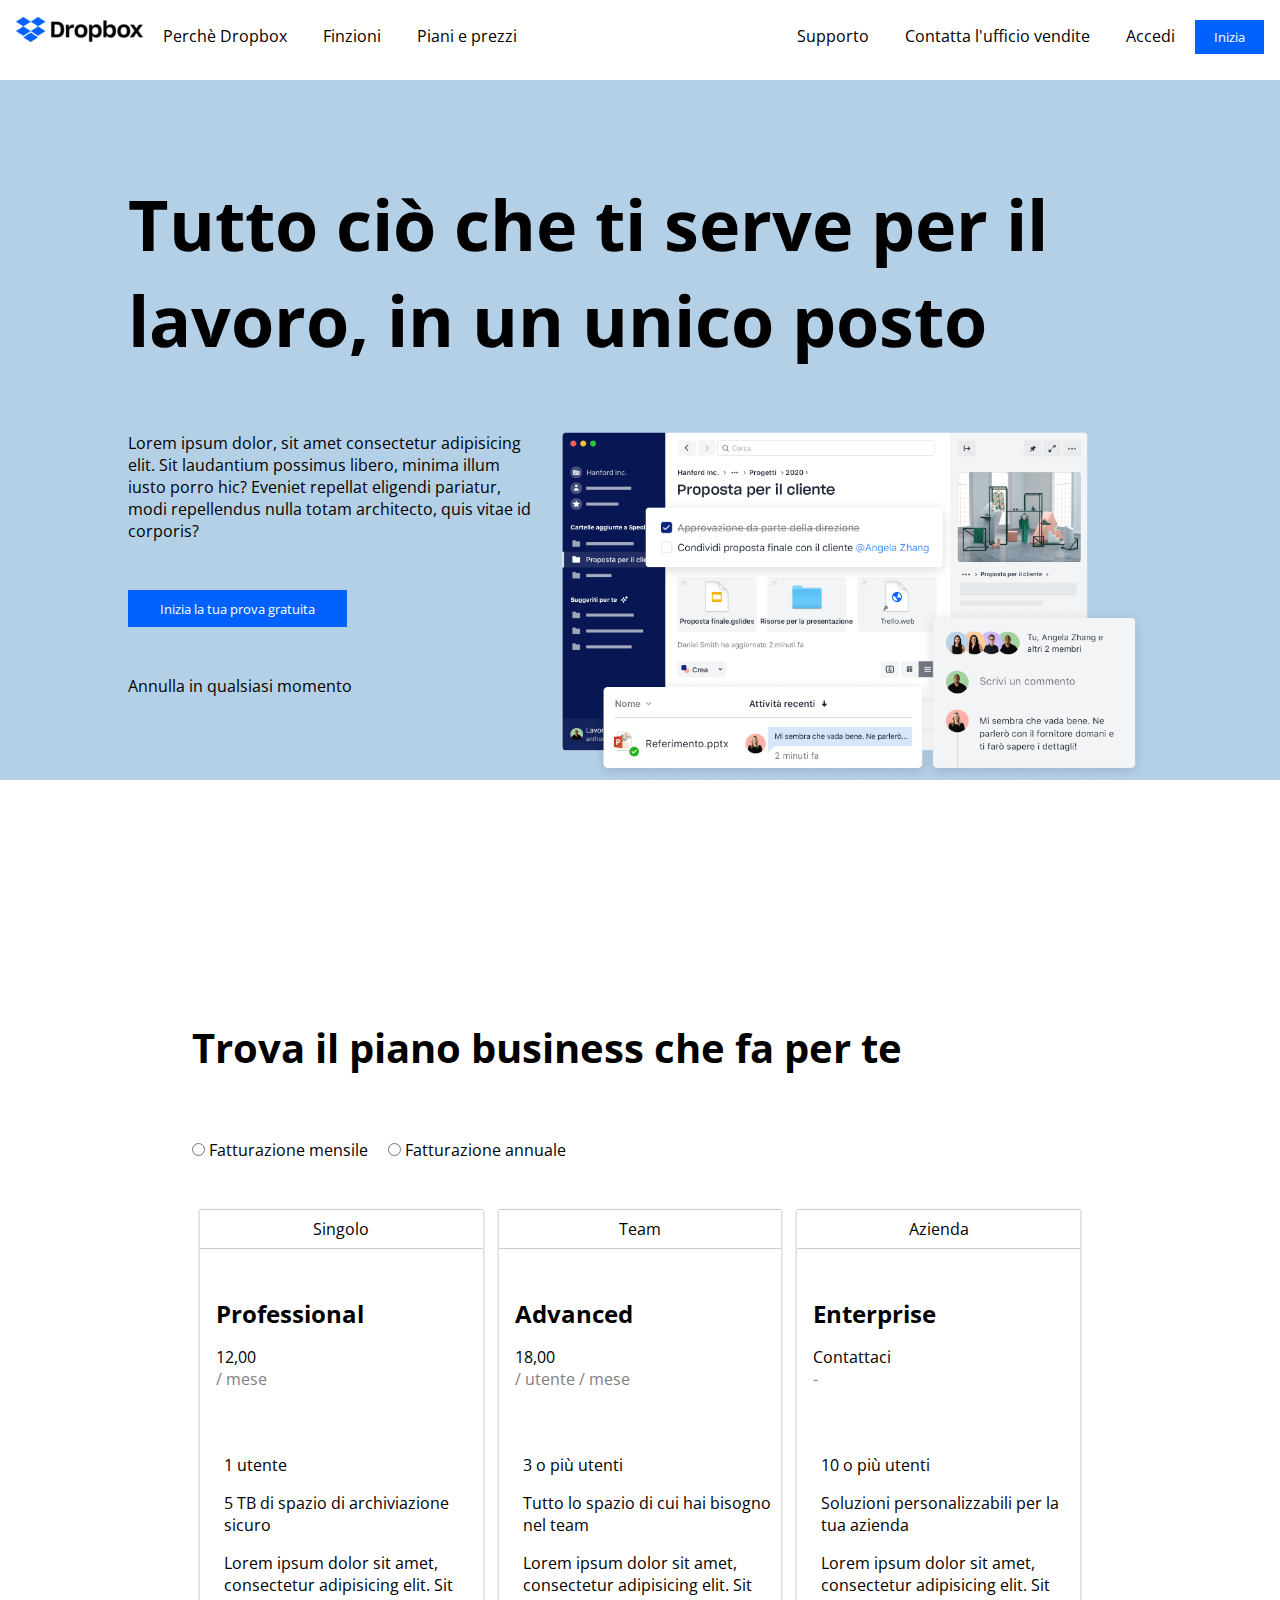
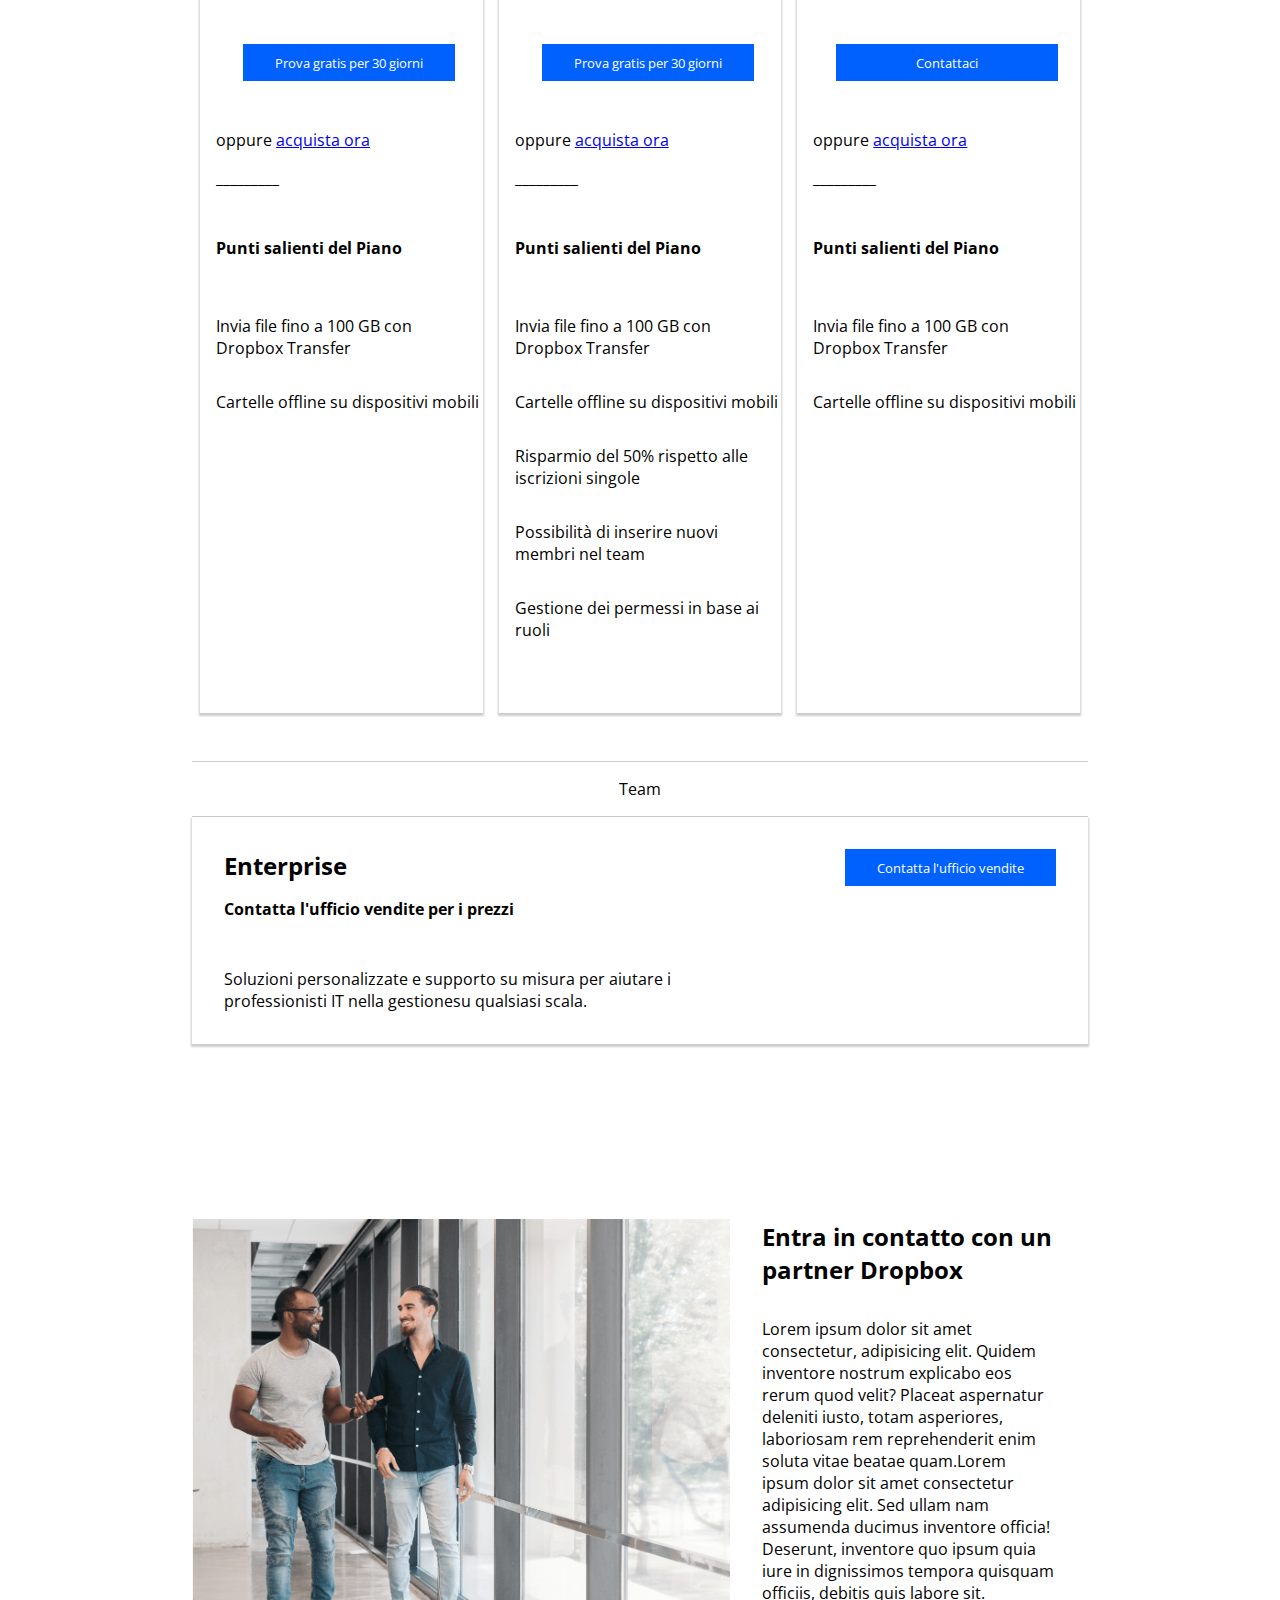
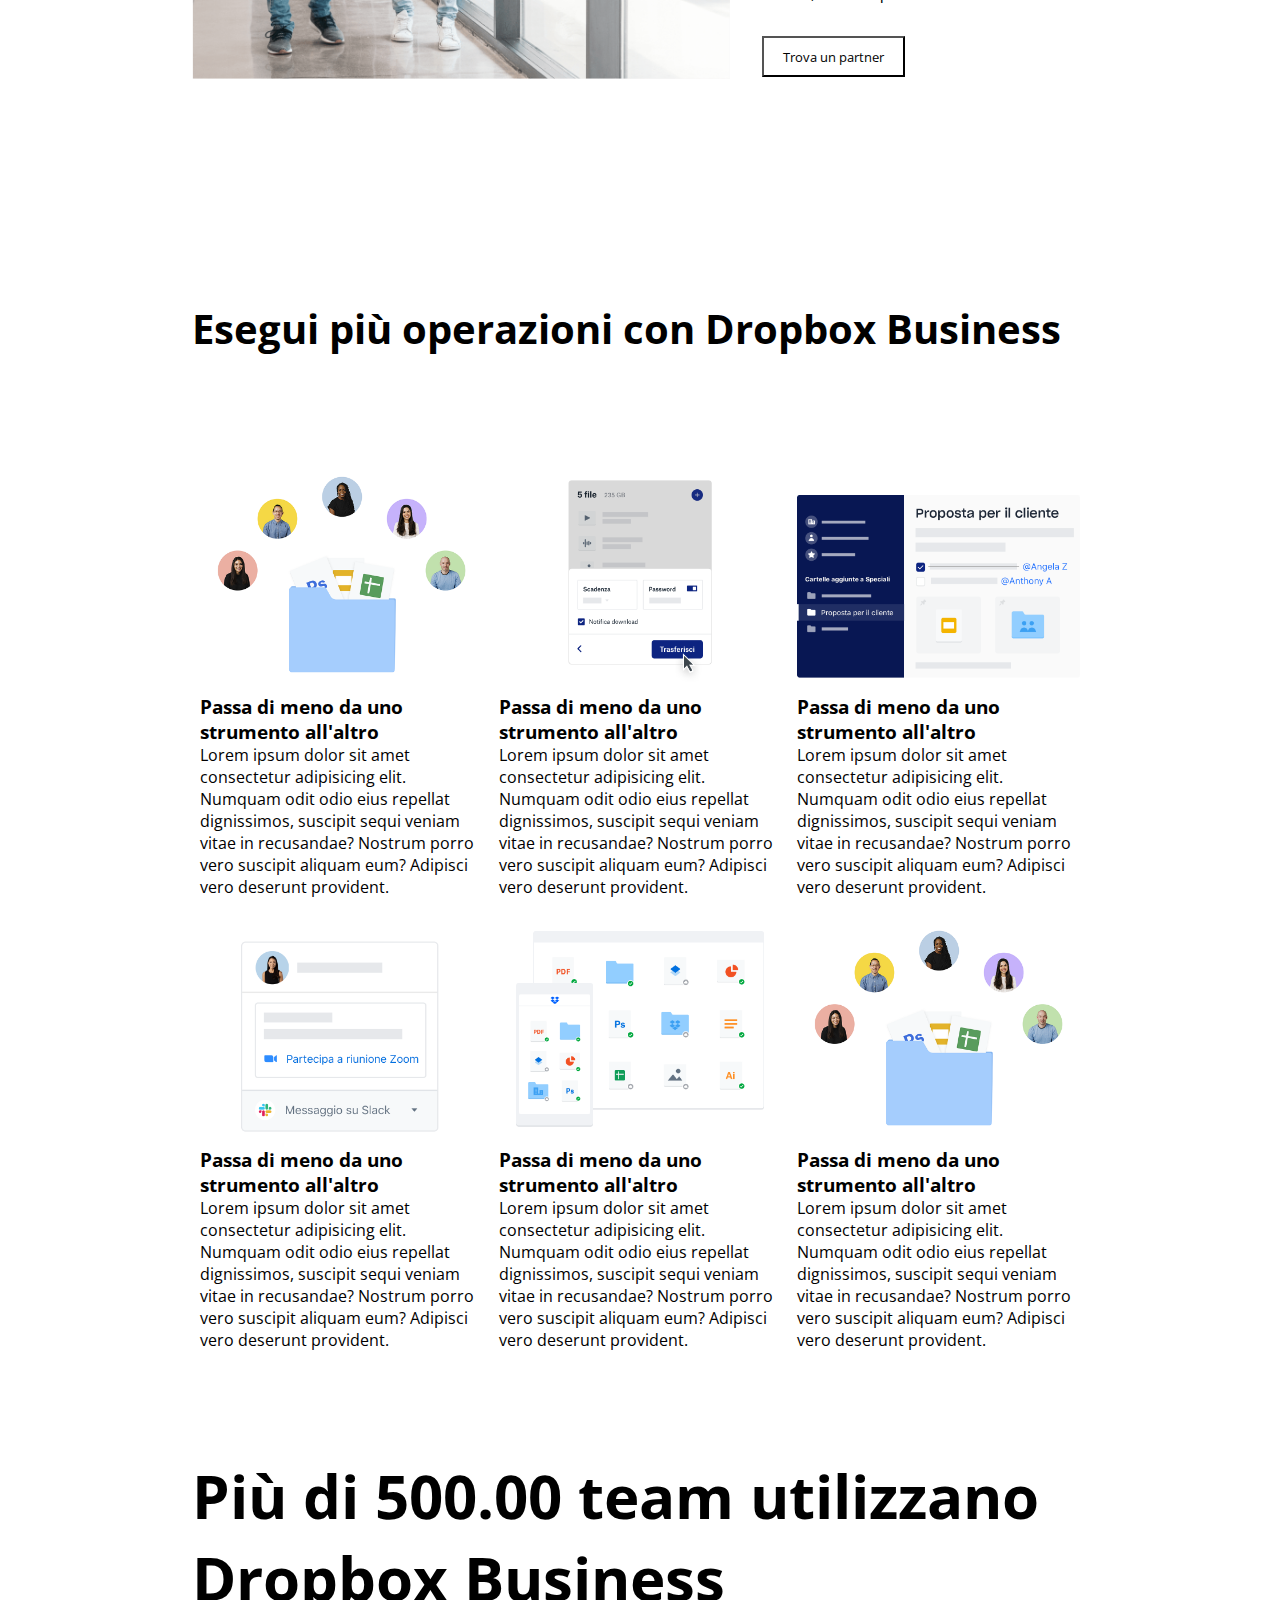
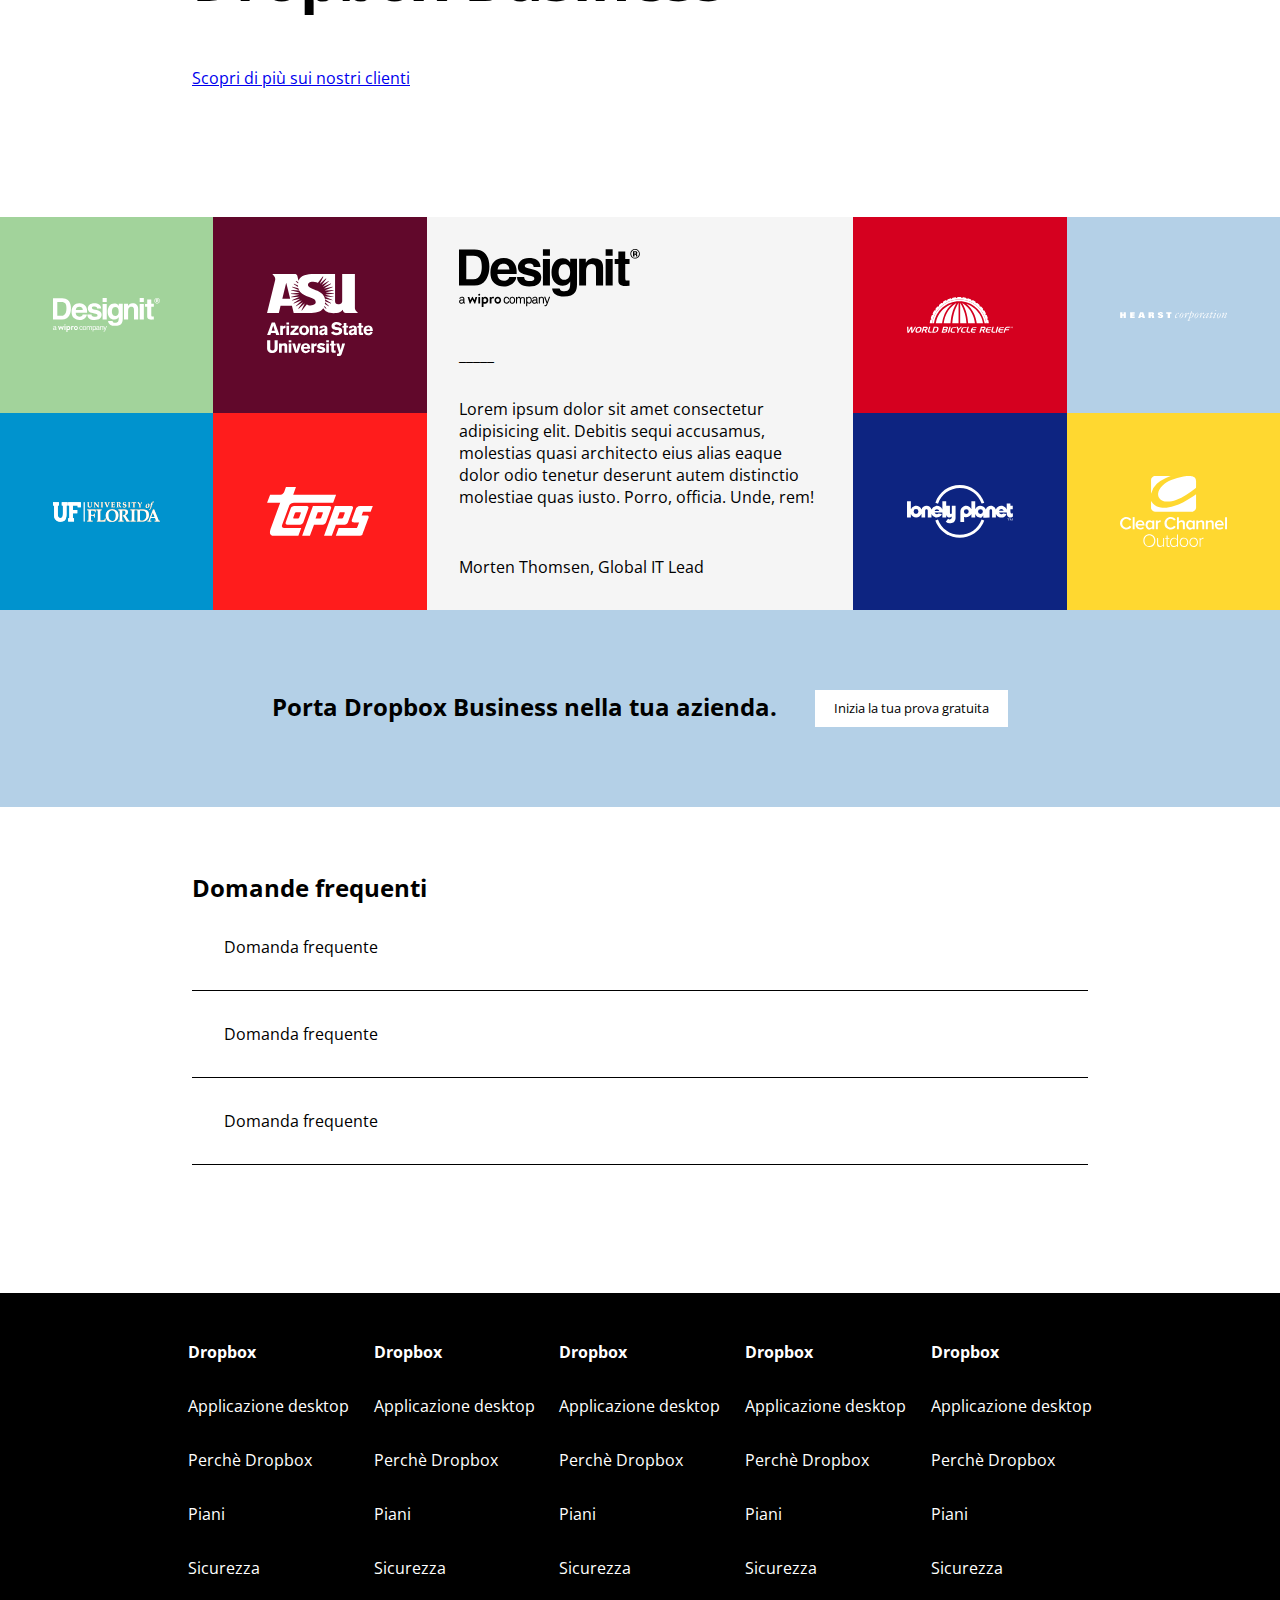
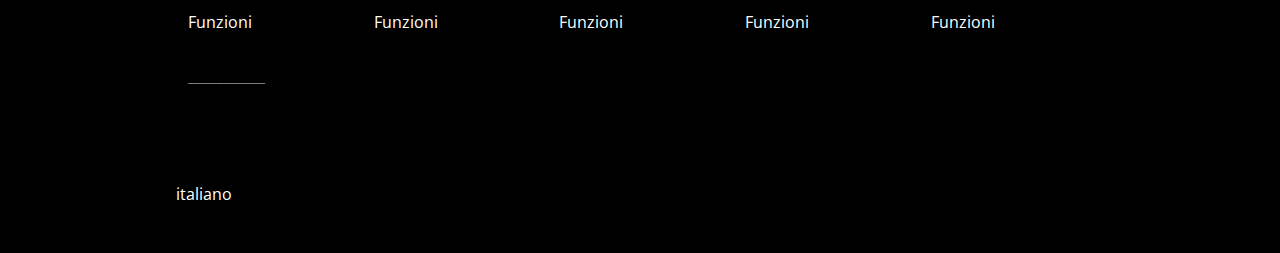
==== commit 57c612b4: "update footer" ====
--- a/index.html
+++ b/index.html
@@ -254,17 +254,6 @@
             </div>
 
         </div>
-
-
-
-
-
-
-
-
-
-
-
 
 
 
@@ -526,15 +515,13 @@
         <!-- sezione planes -->
 
 
-
-
         <!-- ________FINE ROBA VECCHIA CORRETTA_________________________________________________________________ -->
 
 
         <div class="pad-t3 pad-b3">
             <div class="container-small">
                 <div class="title-cta bord-title ta-c"><i class="fa-solid fa-gopuram"></i> Team</div>
-            </div>
+             </div>
             <div class="container-small box-cta">
                 <div class="width-60 box-cta-text">
                     <div>
@@ -760,7 +747,7 @@
                     <div class="pad-b2"><a class="clean-link-footer" href="#">Piani</a></div>
                     <div class="pad-b2"><a class="clean-link-footer" href="#">Sicurezza</a></div>
                     <div class="pad-b2"><a class="clean-link-footer" href="#">Funzioni</a></div>
-                    <div class="color-soft">___________</div>
+                    <div class="color-line">___________</div>
                 </div>
             </div>
             <div class="d-f grow1 jc-c">
@@ -808,8 +795,6 @@
 
         <!-- footer top -->
 
-
-
         <div class="footer-bot container jc-sb">
             <div><i class="fa-solid fa-earth-americas"></i> italiano <a href="" class="clean-link-footer"><i
                         class="fa-solid fa-caret-up"></i></a> </div>
@@ -821,9 +806,6 @@
     </footer>
     <!-- /#footer-site -->
 
-
-
-
 </body>
 
 </html>--- a/assets/css/style.css
+++ b/assets/css/style.css
@@ -164,27 +164,15 @@
     padding-bottom: 2rem;
 }
 
-
-
-
-
-
-
-
-
-
-
-
-
-
-
-
-
-
+.color-line{
+    color: grey;
+}
 
 .col-3 {
     width: calc((100% / 12) * 4);
 }
+
+
 
 
 
@@ -419,9 +407,6 @@
     padding-bottom: 4rem;
 }
 
-
-
-
 .fs-40px {
     font-family: 'Open Sans', sans-serif;
     font-size: 40px;
@@ -442,7 +427,6 @@
     margin-bottom: 2rem;
 }
 
-
 .box-class {
     display: flex;
     flex-direction: column;
@@ -478,17 +462,9 @@
     padding: 2rem 0;
 }
 
-
-
-
-
-
-
-
 .planes {
     display: flex;
     padding-bottom: 3rem;
-
 }
 
 .plane {
@@ -496,10 +472,7 @@
     padding-bottom: 5rem;
     border-bottom: 1px solid black;
     width: 100%;
-
-}
-
-
+}
 
 
 /* #endregion sezione planes */
@@ -520,9 +493,6 @@
     gap: 1rem;
 }
 
-
-
-
 .cta-btn {
     text-align: end;
 }
@@ -534,7 +504,6 @@
     display: flex;
     align-items: center;
     padding: 6rem 0;
-
 }
 
 .box-text-partner {
@@ -545,38 +514,29 @@
 }
 
 
-
-
 /* sezione partner */
-
-
-
 
 .card {
     width: 33.33%;
     padding: 0.5rem;
-
-}
+}
+
 
 /* sezione operation */
 
 .card-cl {
     width: 33.33%;
-
-}
-
+}
 
 .card-cl1 {
     width: 33.33%;
     padding: 1rem;
     background-color: rgb(233, 233, 233);
-
 }
 
 .logo-cl {
     width: 50%;
     height: 50%;
-
 }
 
 .logo-client {
@@ -585,9 +545,7 @@
     filter: invert();
     align-items: center;
     margin: auto;
-
-}
-
+}
 
 .box1 {
     align-items: center;
@@ -597,9 +555,7 @@
 .box2 {
     align-items: center;
     background-color: #61082bFF;
-
-}
-
+}
 
 .box3 {
     align-items: center;
@@ -616,8 +572,9 @@
     padding: 2rem;
 }
 
+
+
 /* sezione client */
-
 
 .free {
     background-color: var(--db-secondary);
@@ -636,9 +593,7 @@
 .box6 {
     align-items: center;
     background-color: #b4d0e7FF;
-
-}
-
+}
 
 .box7 {
     align-items: center;
@@ -667,7 +622,6 @@
 #footer-site {
     background-color: rgb(0, 0, 0);
     color: var(--db-light);
-
 }
 
 
@@ -677,6 +631,7 @@
     padding: 3rem;
 }
 
+
 /*
 div> {
     font-size: 20px;
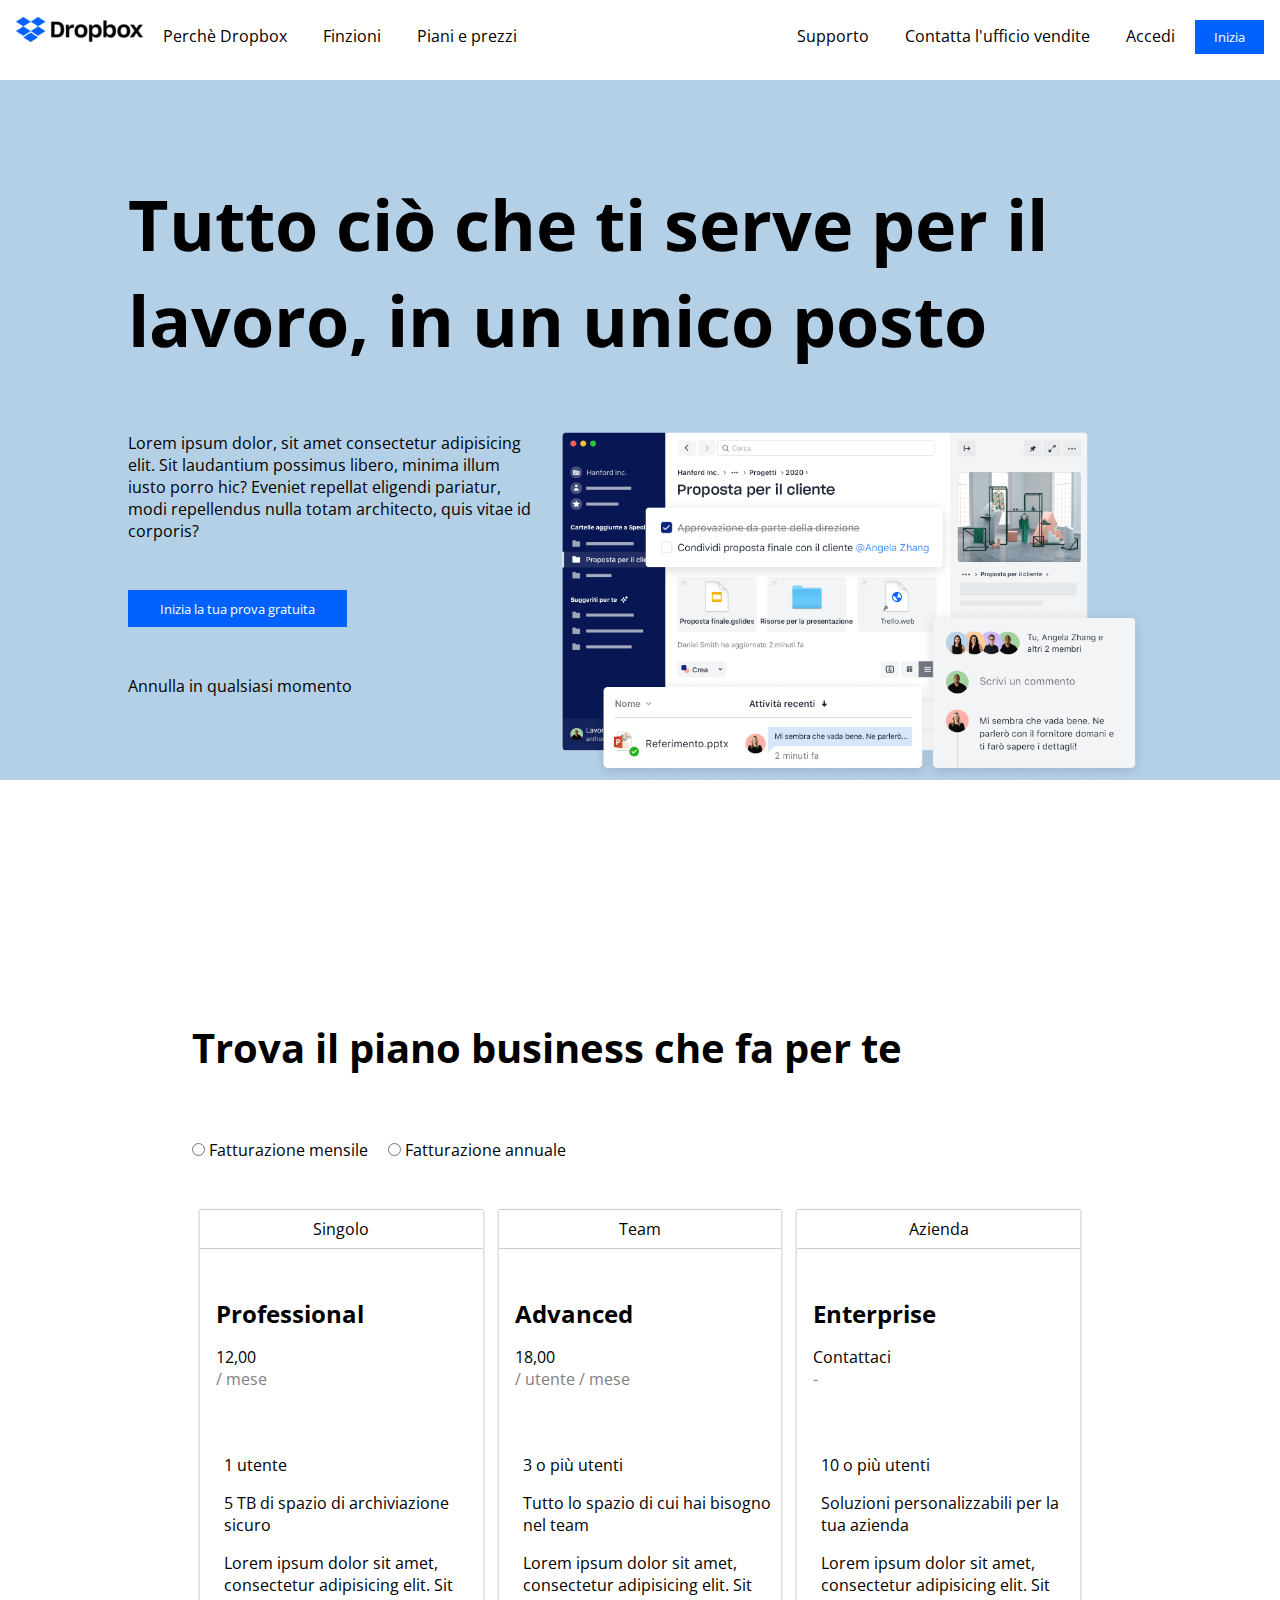
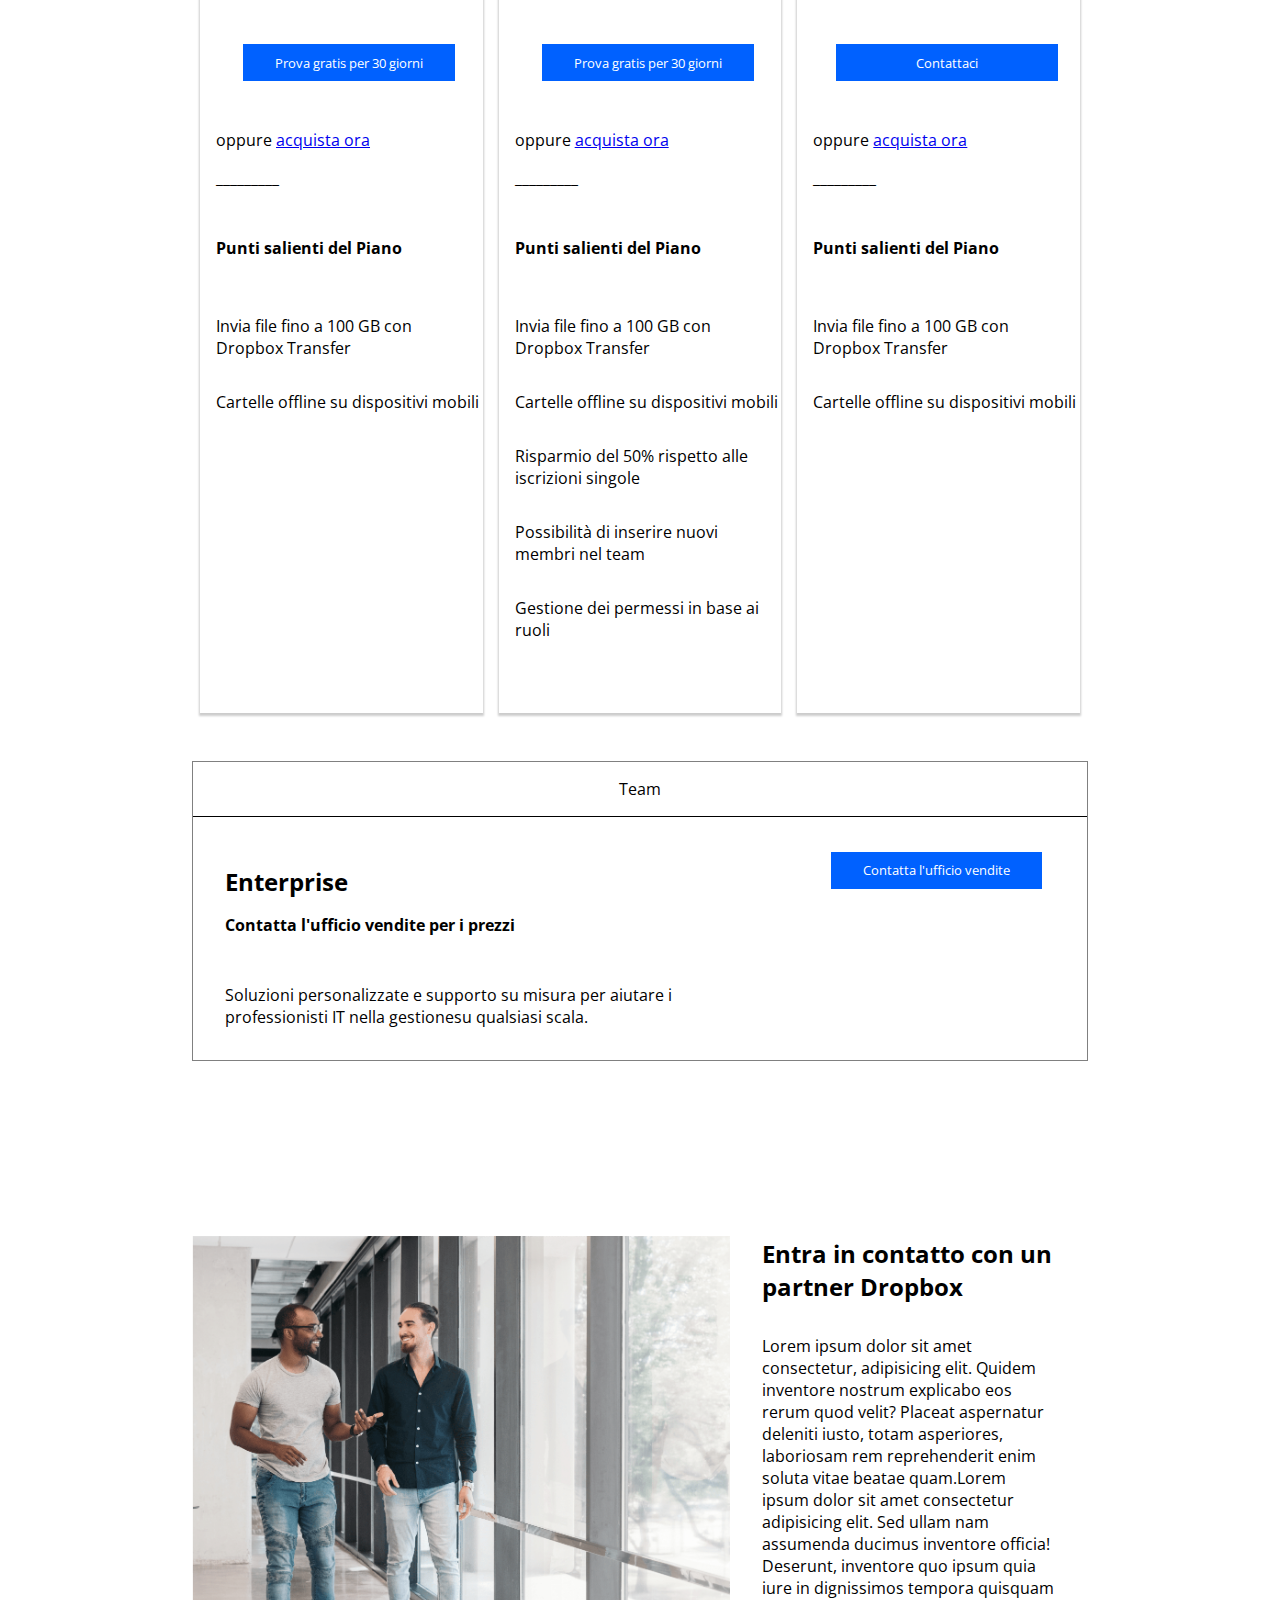
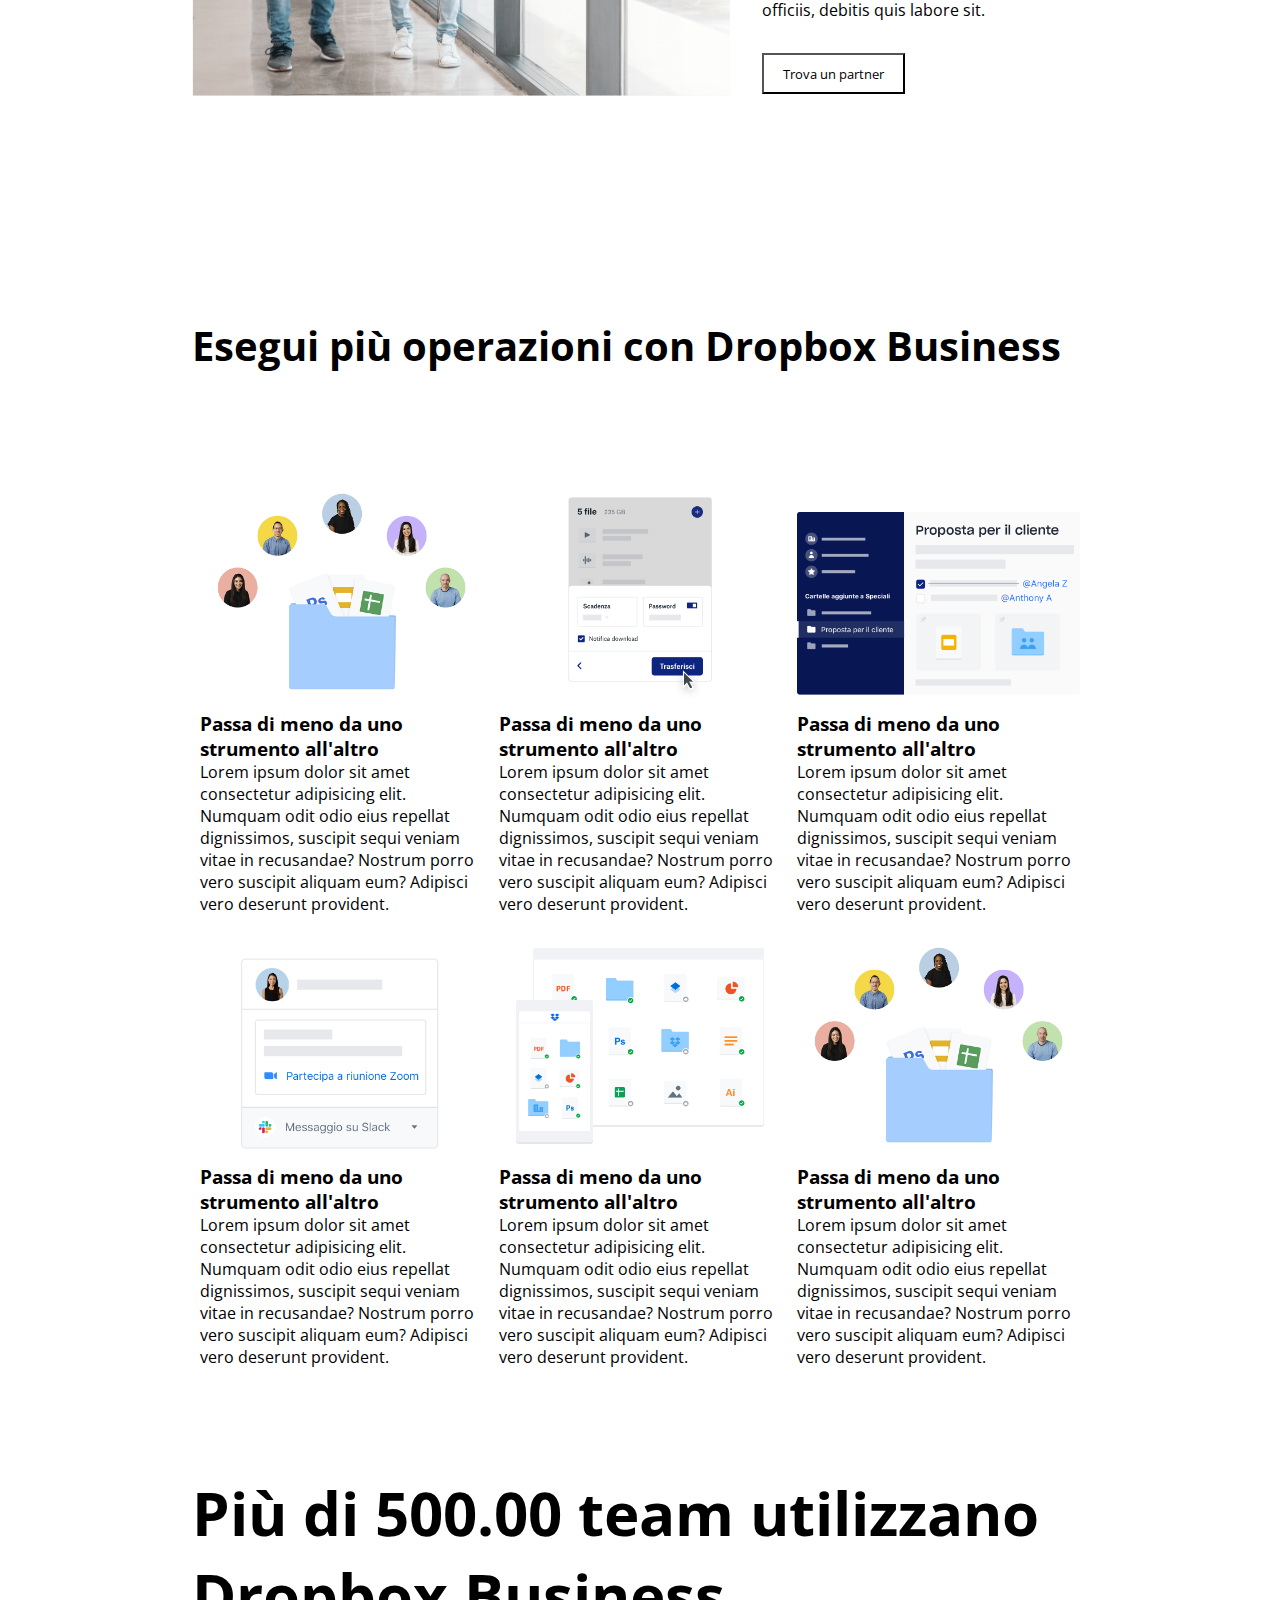
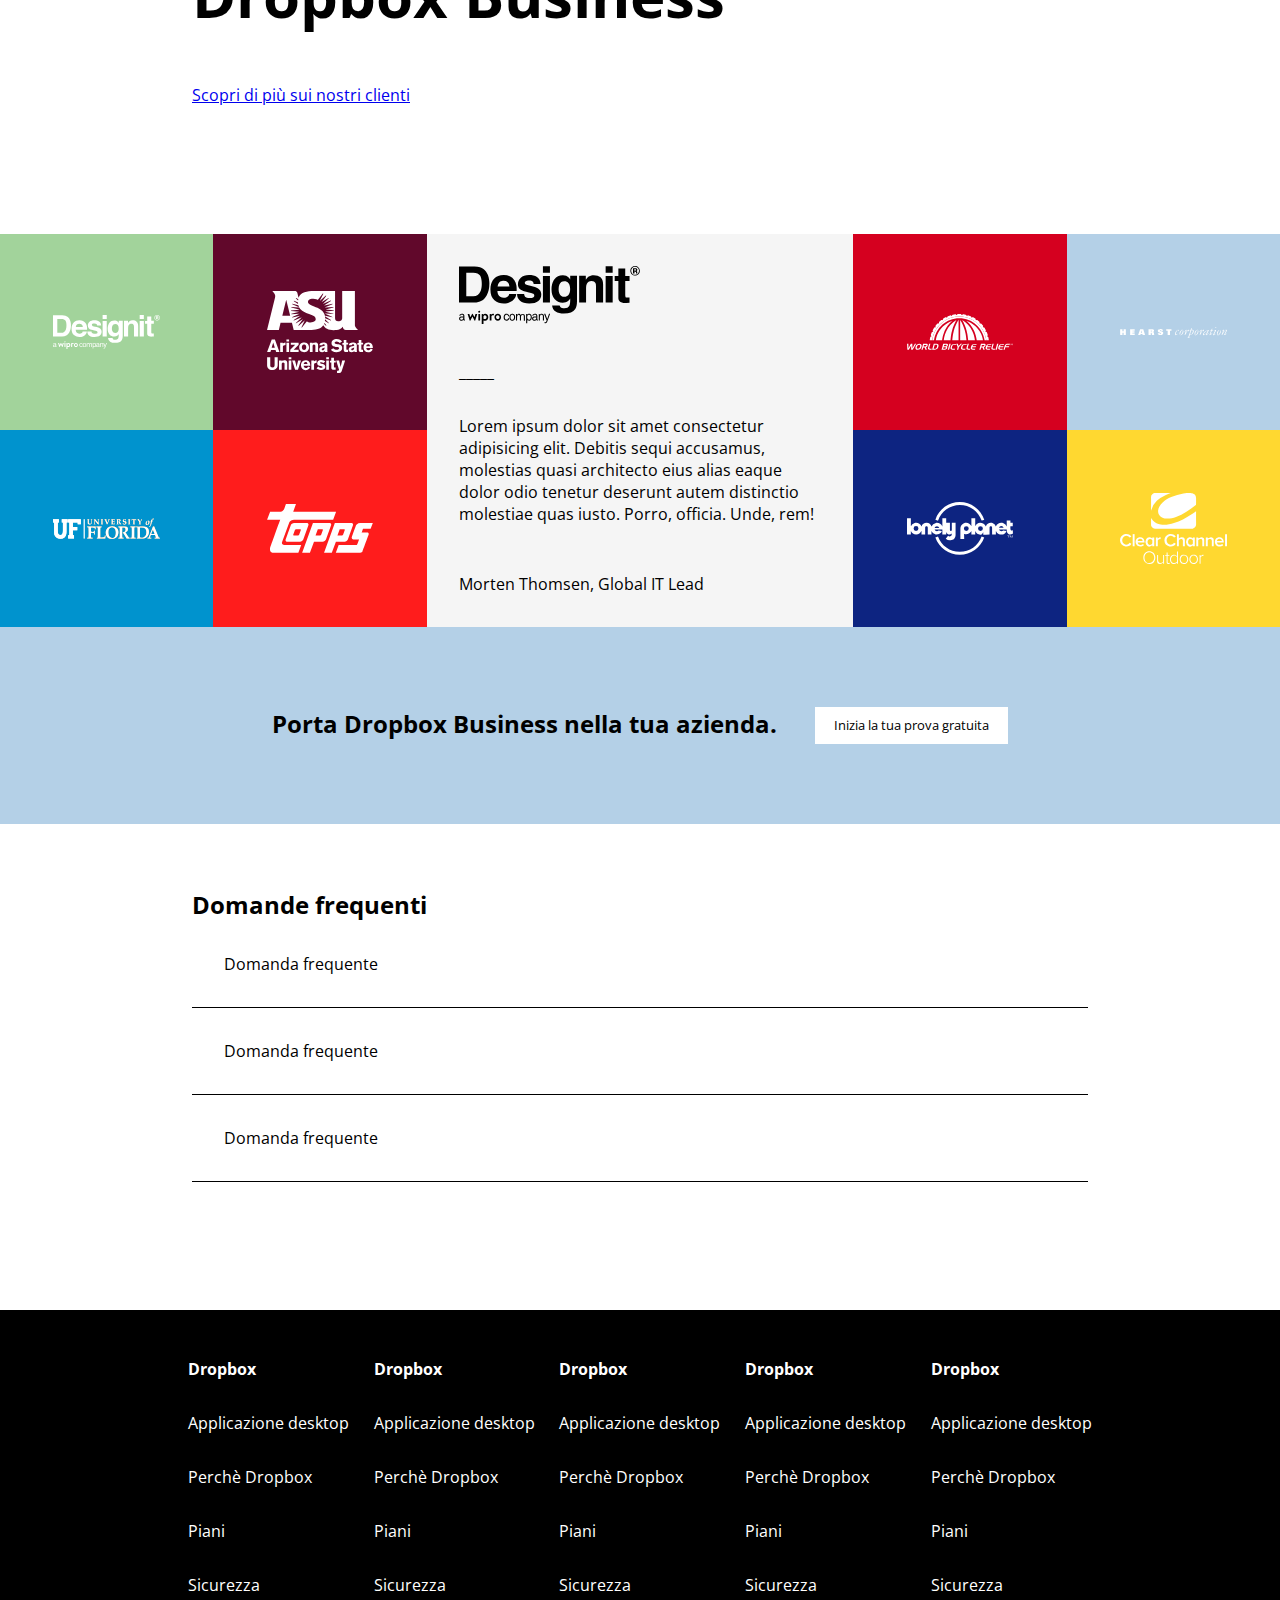
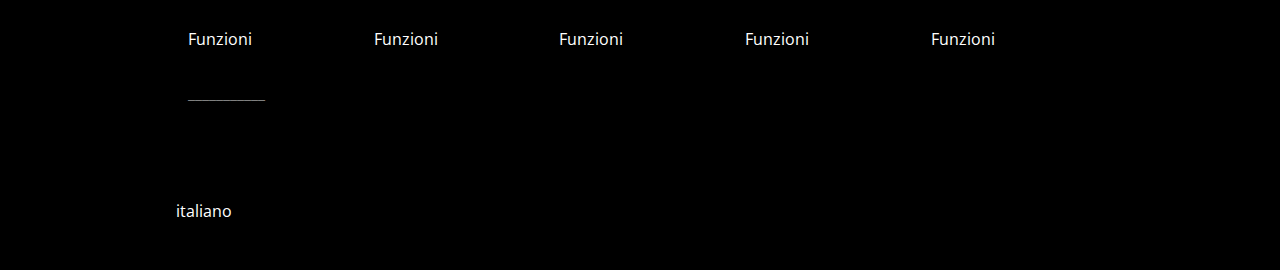
==== commit c56ccc2b: "update call to action section" ====
--- a/index.html
+++ b/index.html
@@ -518,25 +518,26 @@
         <!-- ________FINE ROBA VECCHIA CORRETTA_________________________________________________________________ -->
 
 
-        <div class="pad-t3 pad-b3">
-            <div class="container-small">
-                <div class="title-cta bord-title ta-c"><i class="fa-solid fa-gopuram"></i> Team</div>
-             </div>
-            <div class="container-small box-cta">
-                <div class="width-60 box-cta-text">
-                    <div>
-                        <h2>Enterprise</h2>
-                    </div>
-                    <div class="padding-bottom2">
-                        <b>Contatta l'ufficio vendite per i prezzi</b>
-                    </div>
-                    <p>Soluzioni personalizzate e supporto su misura per aiutare i professionisti
-                        IT nella gestionesu qualsiasi scala.</p>
-                </div>
-
-                <div class="cta-btn grow1">
+        <div class="pad-t3 pad-b3 ">
+            <div class="container-small box-cta-text-tit cta-border">
+                <div class="title-cta"><i class="fa-solid fa-gopuram"></i> Team</div>
+
+                <div class="box-cta-text">
+                    <div class="width-60 box-cta-text">
+                        <div>
+                            <h2>Enterprise</h2>
+                        </div>
+                        <div class="padding-bottom2">
+                            <b>Contatta l'ufficio vendite per i prezzi</b>
+                        </div>
+                        <p>Soluzioni personalizzate e supporto su misura per aiutare i professionisti
+                            IT nella gestionesu qualsiasi scala.</p>
+                    </div>
+                </div>
+                <div class="cta-btn">
                     <button class="btn btn-big">Contatta l'ufficio vendite</button>
                 </div>
+
             </div>
         </div>
 
@@ -696,7 +697,7 @@
 
 
         <section class="free">
-            <div class="container-small d-f box-free ">
+            <div class="container-small d-f box-free">
                 <div>
                     <h2>Porta Dropbox Business nella tua azienda.</h2>
                 </div>
--- a/assets/css/style.css
+++ b/assets/css/style.css
@@ -478,7 +478,10 @@
 /* #endregion sezione planes */
 
 .title-cta {
-    padding: 1rem;
+    padding-bottom: 1rem;
+    padding-top: 1rem;
+    text-align: center;
+    border-bottom: 1px solid black;
 }
 
 .box-cta {
@@ -487,14 +490,33 @@
     padding: 2rem;
 }
 
-.box-cta-text {
+.box-cta-text-tit {
     display: flex;
     flex-direction: column;
     gap: 1rem;
-}
+    position: relative;
+        
+}
+
+.box-cta-text {
+    display: flex;
+    flex-direction: column;
+    gap: 1rem;
+    padding: 1rem;
+    
+}
+
+.cta-border{
+    border: 1px solid grey;
+
+}
+    
 
 .cta-btn {
     text-align: end;
+position: absolute;
+top: 30%;
+right: 5%;
 }
 
 
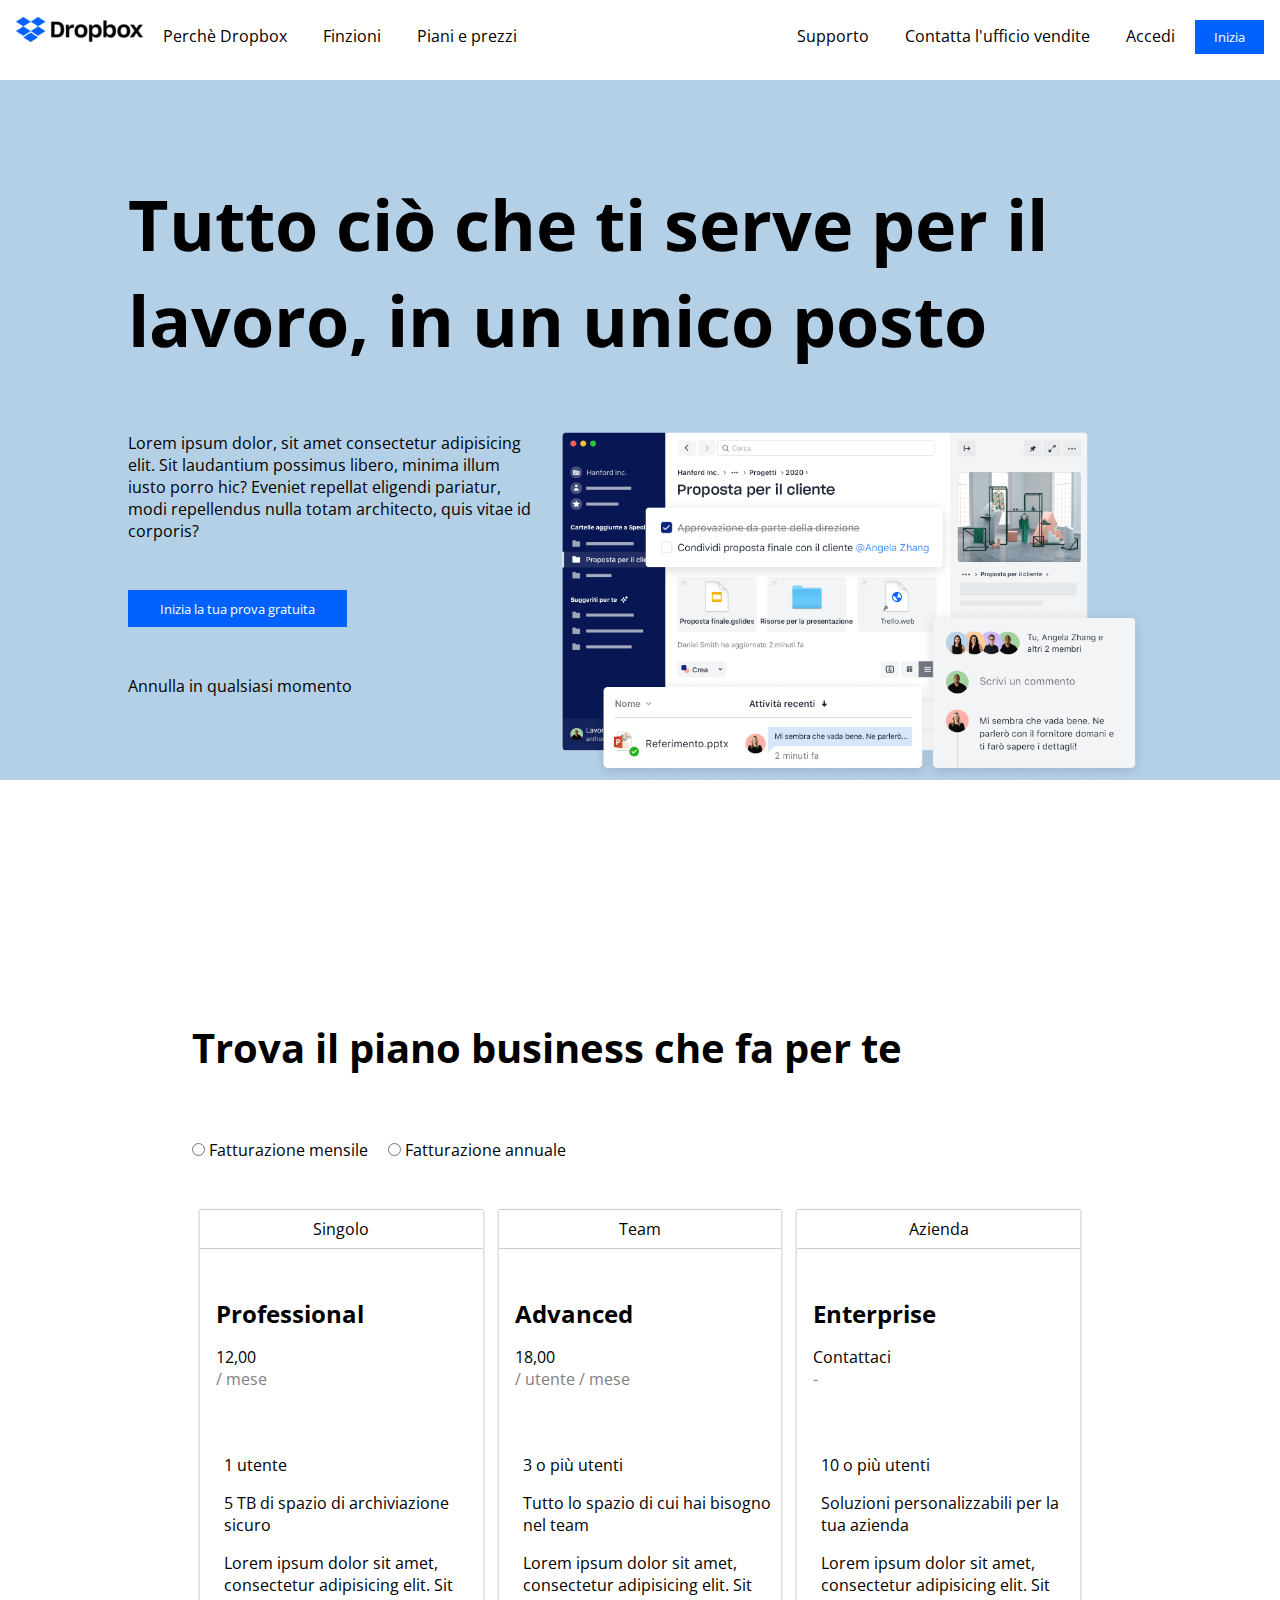
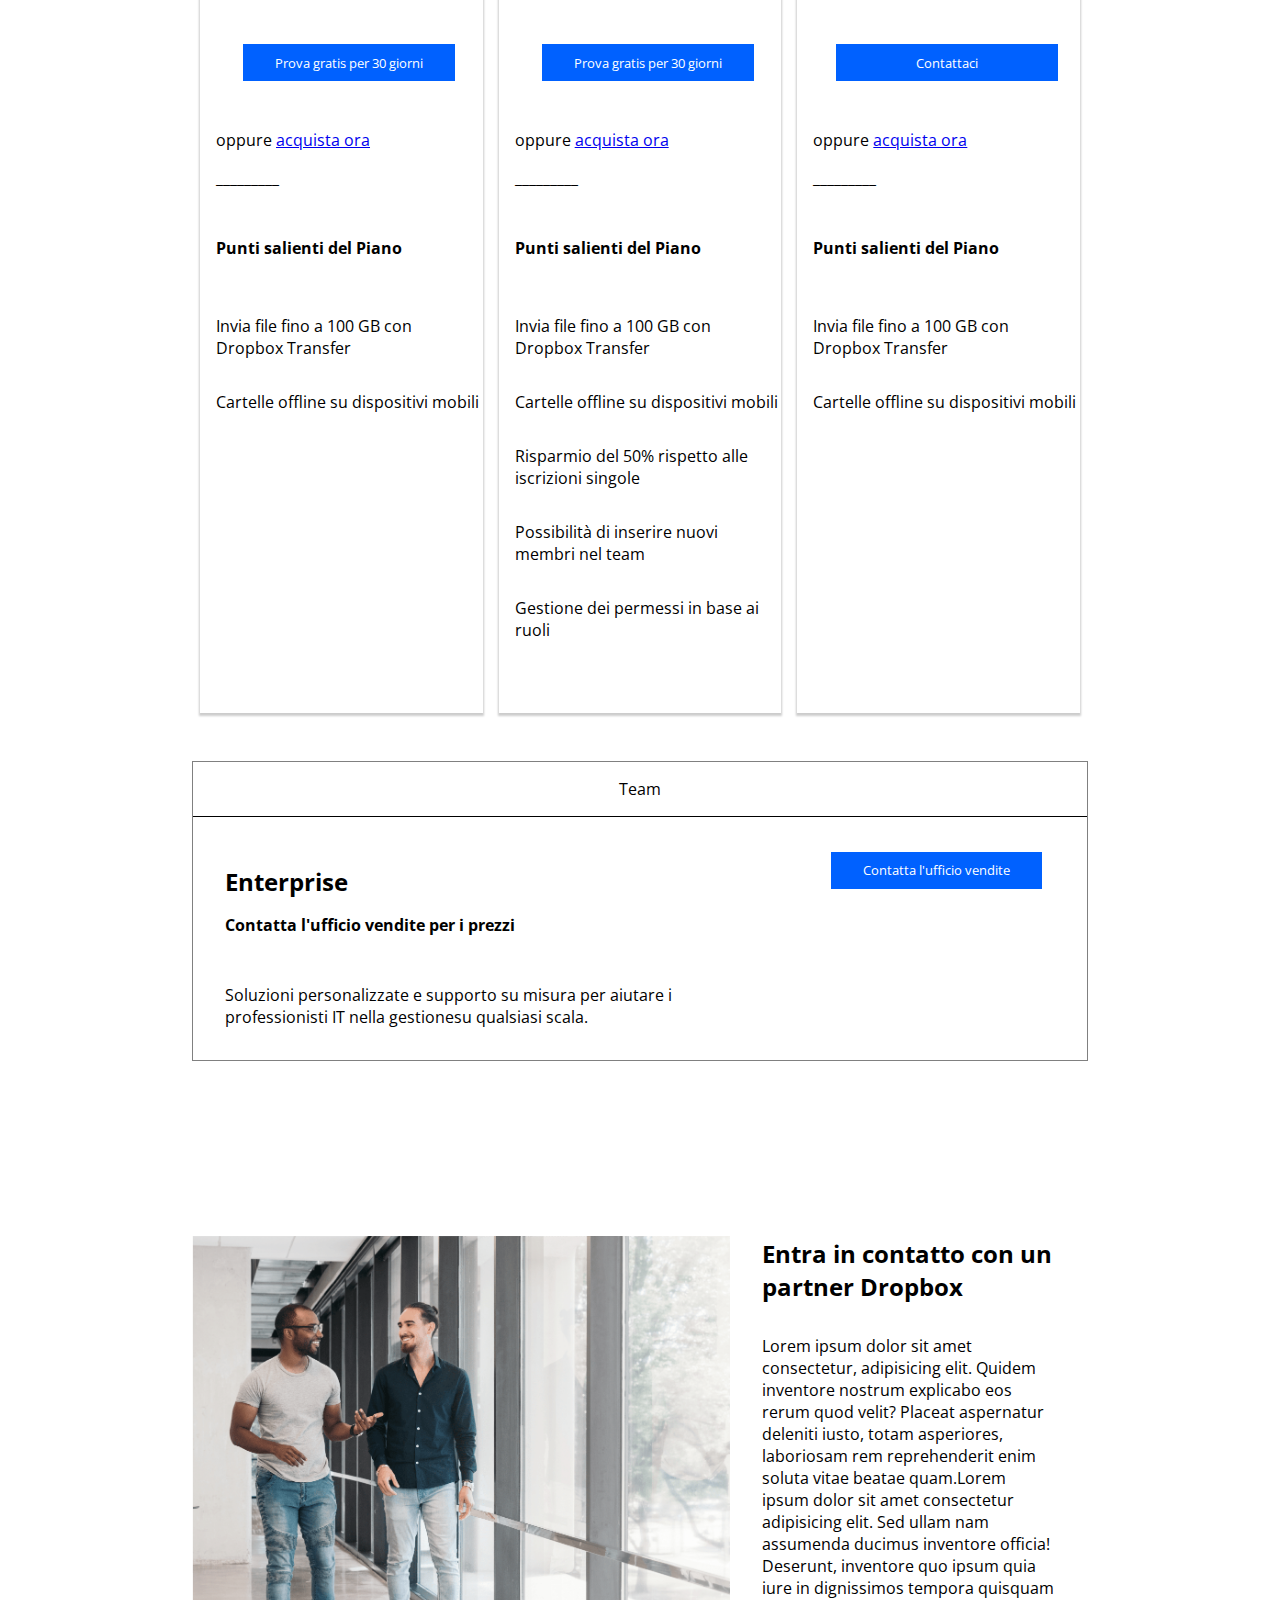
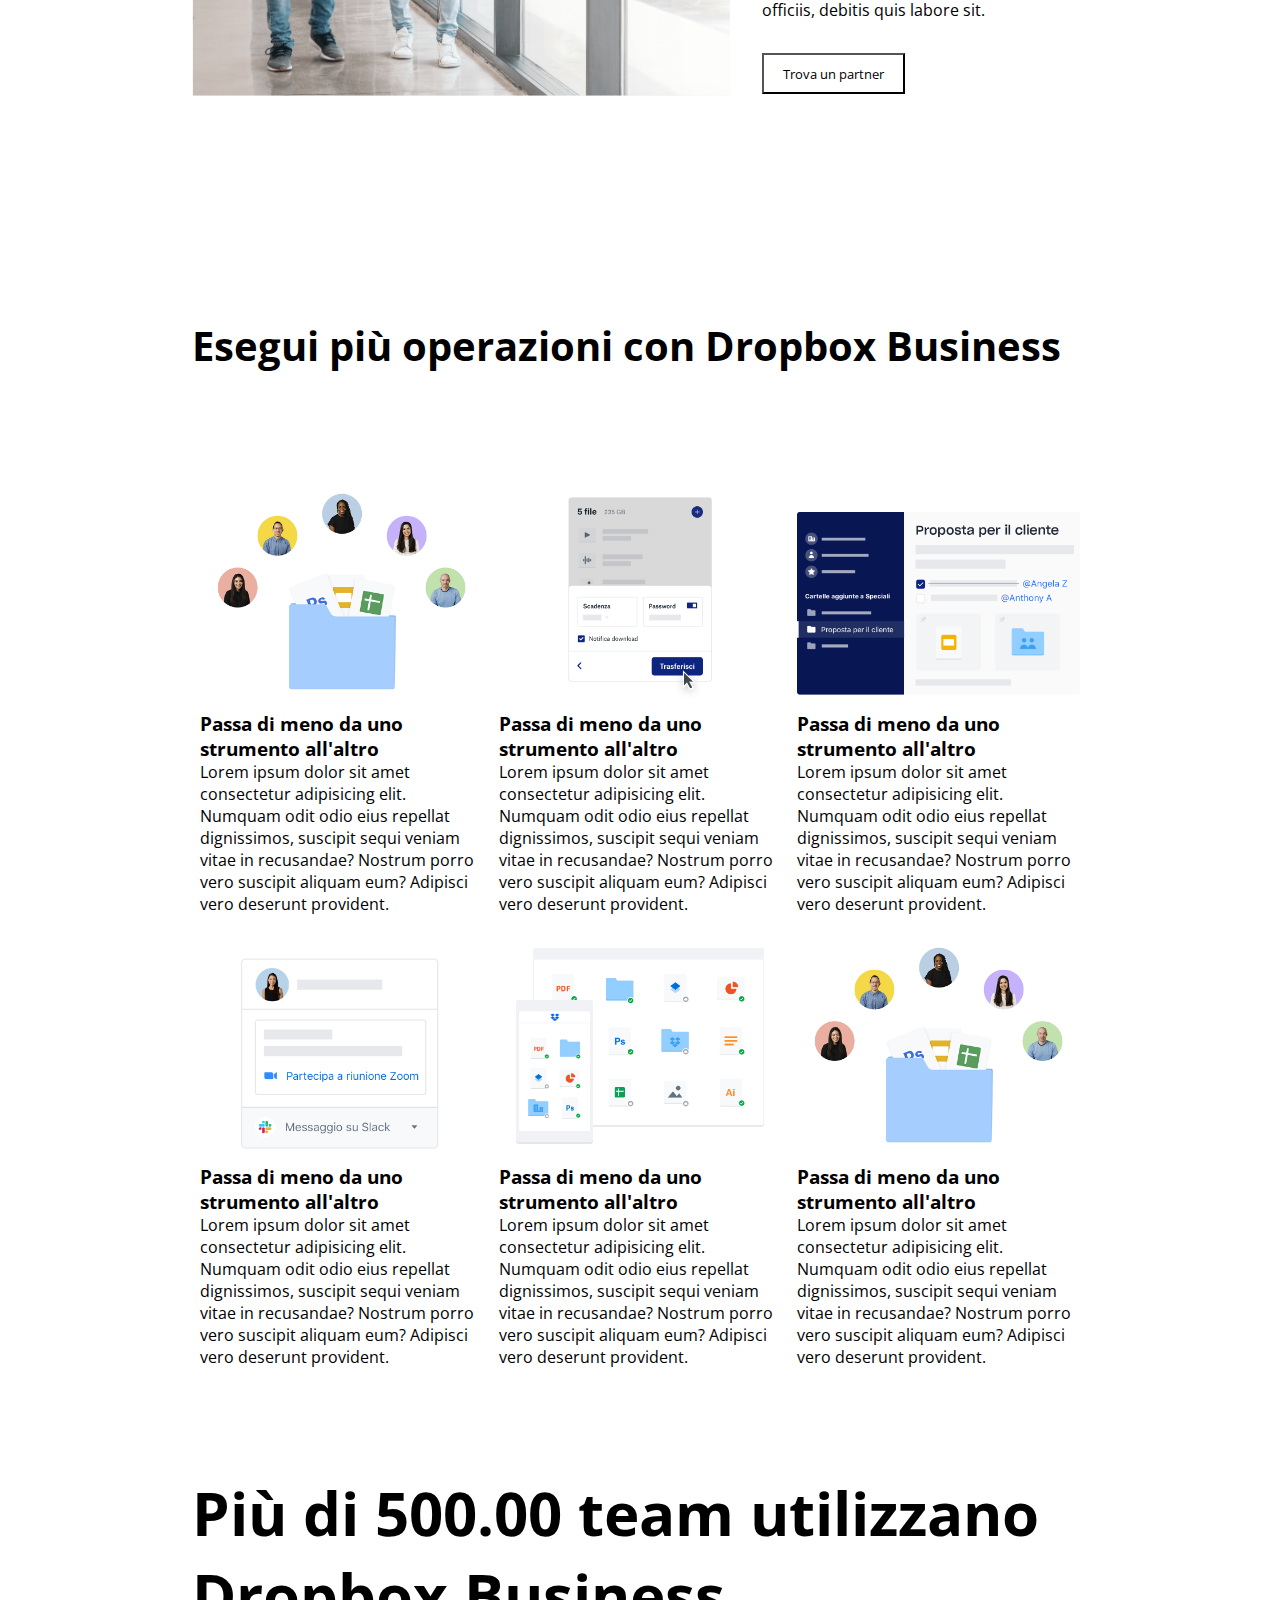
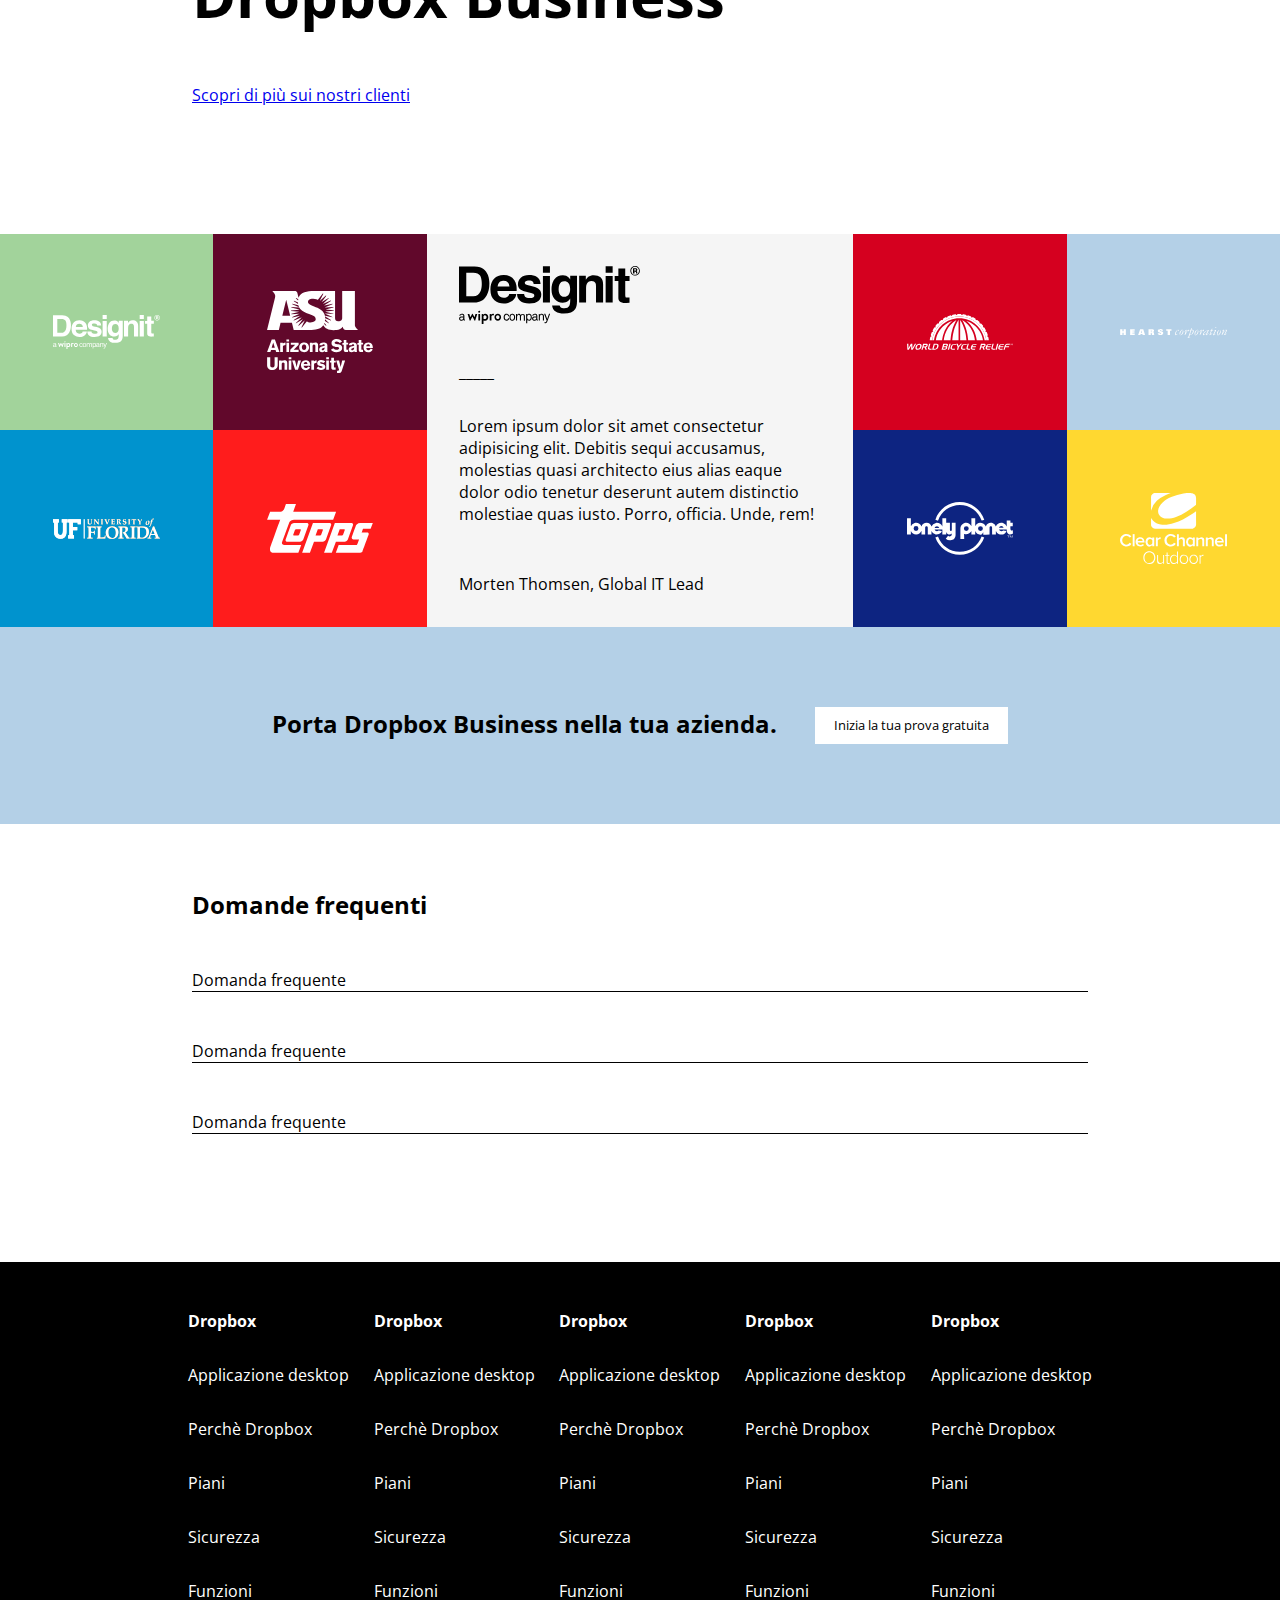
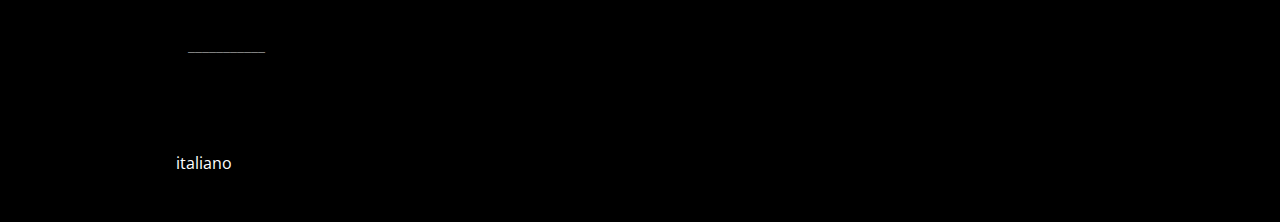
==== commit 1a3b31e6: "update section faq and free" ====
--- a/index.html
+++ b/index.html
@@ -697,7 +697,7 @@
 
 
         <section class="free">
-            <div class="container-small d-f box-free">
+            <div class="container-small box-free">
                 <div>
                     <h2>Porta Dropbox Business nella tua azienda.</h2>
                 </div>
@@ -713,16 +713,16 @@
                 <div>
                     <h2>Domande frequenti</h2>
                 </div>
-                <div class="box-faq d-f jc-sb">
+                <div class="box-faq">
                     <div class="answer">Domanda frequente</div>
                     <div class="arrow"><i class="fa-solid fa-chevron-down"></i></div>
                 </div>
 
-                <div class="box-faq d-f jc-sb">
+                <div class="box-faq">
                     <div class="answer">Domanda frequente</div>
                     <div class="arrow"><i class="fa-solid fa-chevron-down"></i></div>
                 </div>
-                <div class="box-faq d-f jc-sb">
+                <div class="box-faq">
                     <div class="answer">Domanda frequente</div>
                     <div class="arrow"><i class="fa-solid fa-chevron-down"></i></div>
                 </div>
--- a/assets/css/style.css
+++ b/assets/css/style.css
@@ -603,8 +603,10 @@
 }
 
 .box-free {
+    display: flex;
     justify-content: space-between;
     padding: 5rem;
+
 }
 
 .box5 {
@@ -630,7 +632,11 @@
 /* sezione free */
 
 .box-faq {
+    display: flex;
+    justify-content: space-between;
     border-bottom: 1px solid black;
+    padding-top: 3rem;
+    
 }
 
 
